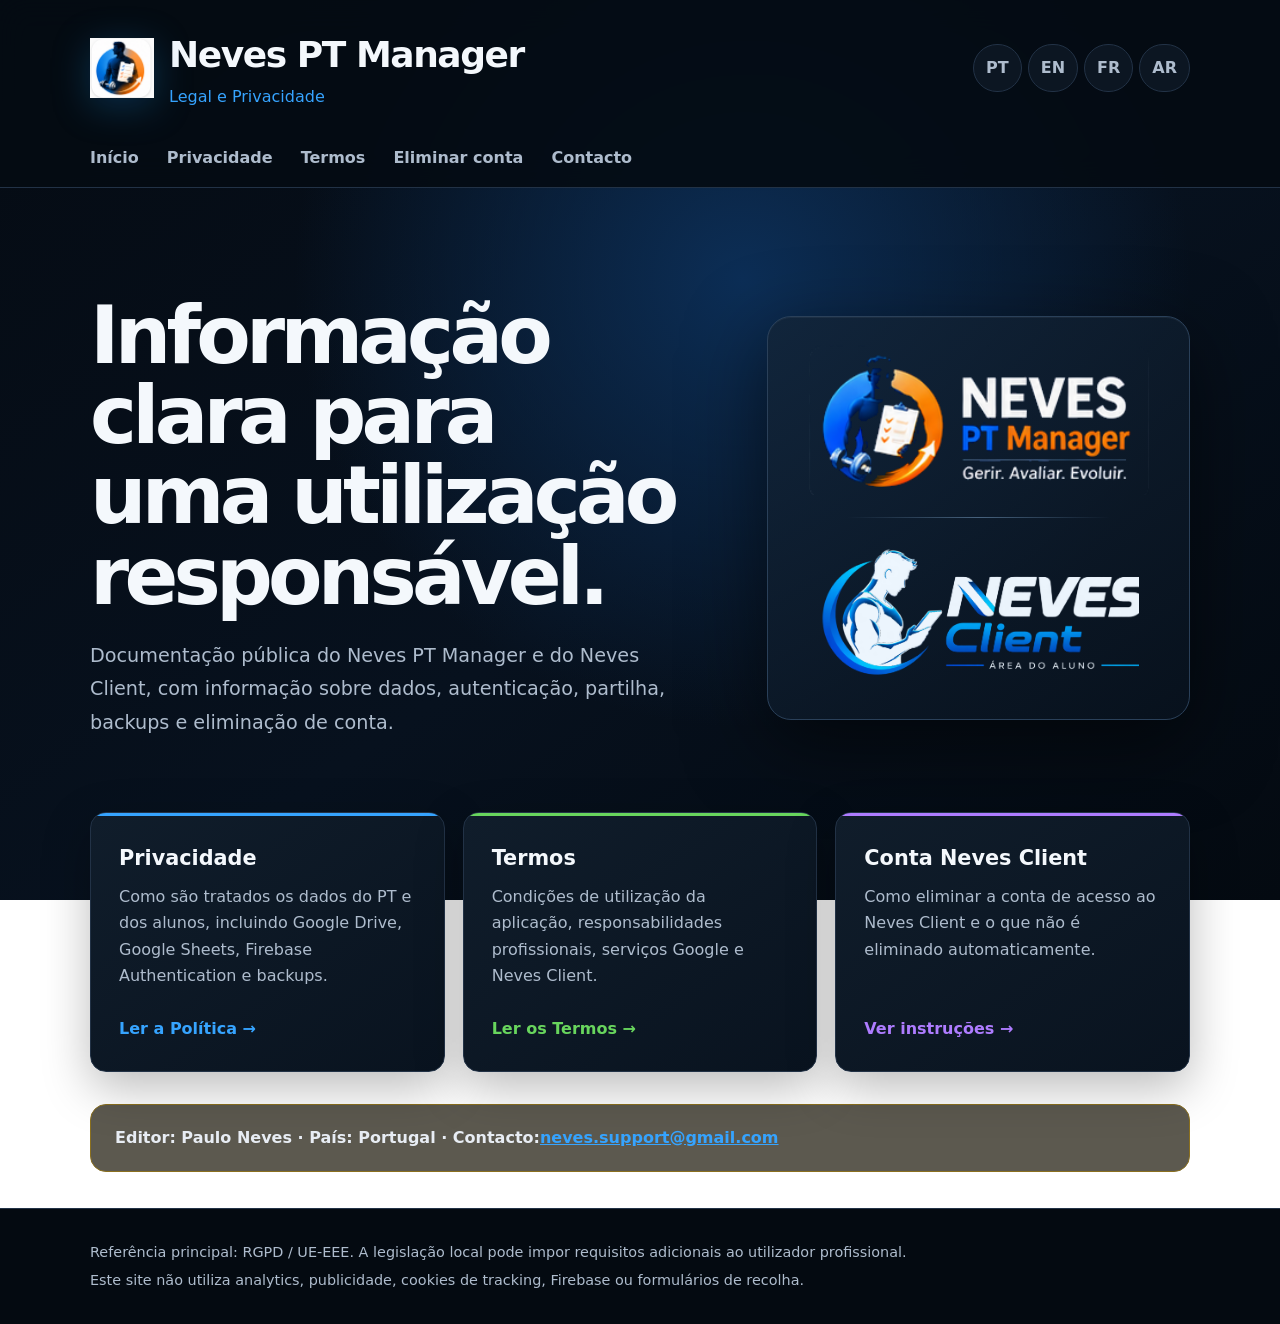
==== index.html @ 92c0c8b6 "Improve legal site branding" ====
<!doctype html><html lang="pt"><head><meta charset="utf-8"><meta name="viewport" content="width=device-width,initial-scale=1"><meta name="description" content="Informação legal e privacidade do Neves PT Manager."><title>Neves PT Manager — Legal &amp; Privacy</title><link rel="icon" type="image/png" href="assets/neves-pt-manager-icon.png"><link rel="stylesheet" href="style.css"></head><body><header class="site-header"><div class="wrap brand"><div class="brand-identity"><img class="brand-icon" src="assets/neves-pt-manager-icon.png" alt=""><div><h1>Neves PT Manager</h1><p class="i18n i18n-pt">Política de Privacidade · Versão 1.2 · 19 de agosto de 2026</p><p class="i18n i18n-en">Privacy Policy · Version 1.2 · 19 August 2026</p><p class="i18n i18n-fr">Politique de confidentialité · Version 1.2 · 19 août 2026</p><p class="i18n i18n-ar" dir="rtl">سياسة الخصوصية · الإصدار 1.2 · 19 أغسطس 2026</p></div></div><div class="lang" aria-label="Idioma"><a href="#pt">PT</a><a href="#en">EN</a><a href="#fr">FR</a><a href="#ar">AR</a></div></div><div class="wrap"><nav aria-label="Navegação principal" class="i18n-nav-wrap"><span class="i18n i18n-nav i18n-pt"><a href="index.html#pt">Início</a><a href="privacy.html#pt">Privacidade</a><a href="terms.html#pt">Termos</a><a href="account-deletion.html#pt">Eliminar conta</a><a href="mailto:neves.support@gmail.com">Contacto</a></span><span class="i18n i18n-nav i18n-en"><a href="index.html#en">Home</a><a href="privacy.html#en">Privacy</a><a href="terms.html#en">Terms</a><a href="account-deletion.html#en">Delete account</a><a href="mailto:neves.support@gmail.com">Contact</a></span><span class="i18n i18n-nav i18n-fr"><a href="index.html#fr">Accueil</a><a href="privacy.html#fr">Confidentialité</a><a href="terms.html#fr">Conditions</a><a href="account-deletion.html#fr">Supprimer le compte</a><a href="mailto:neves.support@gmail.com">Contact</a></span><span class="i18n i18n-nav i18n-ar" dir="rtl"><a href="index.html#ar">الرئيسية</a><a href="privacy.html#ar">الخصوصية</a><a href="terms.html#ar">الشروط</a><a href="account-deletion.html#ar">حذف الحساب</a><a href="mailto:neves.support@gmail.com">اتصال</a></span></nav></div></header><main class="wrap"><section id="pt" class="home-panel" lang="pt"><section class="hero"><div class="hero-copy"><h2>Informação clara para uma utilização responsável.</h2><p>Documentação pública do Neves PT Manager e do Neves Client, com informação sobre dados, autenticação, partilha, backups e eliminação de conta.</p></div><div class="product-brands" aria-label="Neves PT Manager e Neves Client"><img src="assets/neves-pt-manager-logo-pt-dark.png" alt="Neves PT Manager — Gerir. Avaliar. Evoluir."><span class="brand-divider" aria-hidden="true"></span><img src="assets/neves-client-logo-dark.png" alt="Neves Client — Área do Aluno"></div></section><section class="cards"><article class="card"><h3>Privacidade</h3><p>Como são tratados os dados do PT e dos alunos, incluindo Google Drive, Google Sheets, Firebase Authentication e backups.</p><a href="privacy.html#pt">Ler a Política</a></article><article class="card"><h3>Termos</h3><p>Condições de utilização da aplicação, responsabilidades profissionais, serviços Google e Neves Client.</p><a href="terms.html#pt">Ler os Termos</a></article><article class="card"><h3>Conta Neves Client</h3><p>Como eliminar a conta de acesso ao Neves Client e o que não é eliminado automaticamente.</p><a href="account-deletion.html#pt">Ver instruções</a></article></section><section class="notice"><strong>Editor: Paulo Neves · País: Portugal · Contacto:</strong><a href="mailto:neves.support@gmail.com">neves.support@gmail.com</a></section></section><section id="en" class="home-panel" lang="en"><section class="hero"><div class="hero-copy"><h2>Clear information for responsible use.</h2><p>Public documentation for Neves PT Manager and Neves Client, including information about data, authentication, sharing, backups and account deletion.</p></div><div class="product-brands" aria-label="Neves PT Manager and Neves Client"><img src="assets/neves-pt-manager-logo-en-dark.png" alt="Neves PT Manager — Manage. Measure. Progress."><span class="brand-divider" aria-hidden="true"></span><img src="assets/neves-client-logo-dark.png" alt="Neves Client — Student Area"></div></section><section class="cards"><article class="card"><h3>Privacy</h3><p>How PT and student data is processed, including Google Drive, Google Sheets, Firebase Authentication and backups.</p><a href="privacy.html#en">Read the Privacy Policy</a></article><article class="card"><h3>Terms</h3><p>Terms for using the application, professional responsibilities, Google services and Neves Client.</p><a href="terms.html#en">Read the Terms</a></article><article class="card"><h3>Neves Client Account</h3><p>How to delete the Neves Client access account and what is not automatically deleted.</p><a href="account-deletion.html#en">View instructions</a></article></section><section class="notice"><strong>Editor: Paulo Neves · Country: Portugal · Contact:</strong><a href="mailto:neves.support@gmail.com">neves.support@gmail.com</a></section></section><section id="fr" class="home-panel" lang="fr"><section class="hero"><div class="hero-copy"><h2>Des informations claires pour une utilisation responsable.</h2><p>Documentation publique de Neves PT Manager et de Neves Client, comprenant des informations sur les données, l’authentification, le partage, les sauvegardes et la suppression de compte.</p></div><div class="product-brands" aria-label="Neves PT Manager et Neves Client"><img src="assets/neves-pt-manager-logo-fr-dark.png" alt="Neves PT Manager — Gérer. Évaluer. Progresser."><span class="brand-divider" aria-hidden="true"></span><img src="assets/neves-client-logo-dark.png" alt="Neves Client — Espace élève"></div></section><section class="cards"><article class="card"><h3>Confidentialité</h3><p>Comment sont traitées les données du PT et des élèves, notamment avec Google Drive, Google Sheets, Firebase Authentication et les sauvegardes.</p><a href="privacy.html#fr">Lire la Politique de confidentialité</a></article><article class="card"><h3>Conditions</h3><p>Conditions d’utilisation de l’application, responsabilités professionnelles, services Google et Neves Client.</p><a href="terms.html#fr">Lire les Conditions</a></article><article class="card"><h3>Compte Neves Client</h3><p>Comment supprimer le compte d’accès à Neves Client et ce qui n’est pas supprimé automatiquement.</p><a href="account-deletion.html#fr">Voir les instructions</a></article></section><section class="notice"><strong>Éditeur : Paulo Neves · Pays : Portugal · Contact :</strong><a href="mailto:neves.support@gmail.com">neves.support@gmail.com</a></section></section><section id="ar" class="home-panel" lang="ar" dir="rtl"><section class="hero"><div class="hero-copy"><h2>معلومات واضحة من أجل استخدام مسؤول.</h2><p>الوثائق العامة الخاصة بـ Neves PT Manager وNeves Client، بما في ذلك معلومات عن البيانات والمصادقة والمشاركة والنسخ الاحتياطية وحذف الحساب.</p></div><div class="product-brands" aria-label="Neves PT Manager وNeves Client"><img src="assets/neves-pt-manager-logo-ar-dark.png" alt="Neves PT Manager"><span class="brand-divider" aria-hidden="true"></span><img src="assets/neves-client-logo-dark.png" alt="Neves Client"></div></section><section class="cards"><article class="card"><h3>الخصوصية</h3><p>كيفية معالجة بيانات المدرب الشخصي والطلاب، بما في ذلك Google Drive وGoogle Sheets وFirebase Authentication والنسخ الاحتياطية.</p><a href="privacy.html#ar">قراءة سياسة الخصوصية</a></article><article class="card"><h3>الشروط</h3><p>شروط استخدام التطبيق والمسؤوليات المهنية وخدمات Google وNeves Client.</p><a href="terms.html#ar">قراءة الشروط</a></article><article class="card"><h3>حساب Neves Client</h3><p>كيفية حذف حساب الوصول إلى Neves Client وما لا يتم حذفه تلقائيًا.</p><a href="account-deletion.html#ar">عرض التعليمات</a></article></section><section class="notice"><strong>الناشر: Paulo Neves · الدولة: البرتغال · الاتصال:</strong><a href="mailto:neves.support@gmail.com">neves.support@gmail.com</a></section></section></main><footer class="site-footer"><div class="wrap"><span class="i18n i18n-pt"><p>Referência principal: RGPD / UE-EEE. A legislação local pode impor requisitos adicionais ao utilizador profissional.</p><p>Este site não utiliza analytics, publicidade, cookies de tracking, Firebase ou formulários de recolha.</p></span><span class="i18n i18n-en"><p>Primary reference: GDPR / EU-EEA. Local law may impose additional requirements on professional users.</p><p>This site does not use analytics, advertising, tracking cookies, Firebase or data-collection forms.</p></span><span class="i18n i18n-fr"><p>Référence principale : RGPD / UE-EEE. La législation locale peut imposer des exigences supplémentaires aux utilisateurs professionnels.</p><p>Ce site n’utilise pas d’analytics, de publicité, de cookies de suivi, Firebase ni de formulaires de collecte de données.</p></span><span class="i18n i18n-ar" dir="rtl"><p>المرجع الرئيسي: GDPR / الاتحاد الأوروبي والمنطقة الاقتصادية الأوروبية. قد تفرض القوانين المحلية متطلبات إضافية على المستخدمين المهنيين.</p><p>لا يستخدم هذا الموقع التحليلات أو الإعلانات أو ملفات تعريف الارتباط للتتبع أو Firebase أو نماذج جمع البيانات.</p></span></div></footer></body></html>
---- style.css ----
:root{color-scheme:light dark;--bg:#f4f7fb;--surface:#fff;--text:#172235;--muted:#56657a;--line:#d9e1ec;--accent:#1261a0;--accent2:#0b416d;--focus:#f2a900}*{box-sizing:border-box}html{scroll-behavior:smooth}body{margin:0;background:var(--bg);color:var(--text);font:16px/1.65 system-ui,-apple-system,"Segoe UI",sans-serif}a{color:var(--accent);font-weight:650}a:focus-visible{outline:3px solid var(--focus);outline-offset:3px}.wrap{width:min(1100px,calc(100% - 32px));margin:auto}.site-header{padding:30px 0 20px;border-bottom:1px solid var(--line);background:var(--surface)}.brand{display:flex;align-items:center;justify-content:space-between;gap:20px}.brand h1{margin:0;font-size:clamp(1.55rem,4vw,2.4rem);letter-spacing:-.04em}.brand p{margin:2px 0 0;color:var(--muted)}nav{display:flex;flex-wrap:wrap;gap:10px;margin-top:22px}nav a,.lang a{padding:8px 12px;border:1px solid var(--line);border-radius:999px;text-decoration:none;background:var(--surface)}.lang{display:flex;flex-wrap:wrap;gap:6px;margin-top:14px}.hero{padding:62px 0 44px}.hero h2{max-width:720px;margin:0 0 14px;font-size:clamp(2rem,6vw,4.4rem);line-height:1.08;letter-spacing:-.06em}.hero p{max-width:700px;color:var(--muted);font-size:1.1rem}.cards{display:grid;grid-template-columns:repeat(3,1fr);gap:16px;margin:28px 0 60px}.card,.notice,article{padding:24px;border:1px solid var(--line);border-radius:16px;background:var(--surface);box-shadow:0 8px 28px #12325d0d}.card h3{margin-top:0}.legal{padding:44px 0}.legal>header{margin-bottom:34px}.legal h2{font-size:clamp(1.8rem,4vw,2.8rem);line-height:1.15}.legal h3{margin-top:34px;color:var(--accent2);line-height:1.25}.legal h4{margin-bottom:4px}.meta{color:var(--muted);font-size:.95rem}.notice{margin:20px 0;background:#fff9e9;border-color:#efd489}.language-panel{display:none}.language-panel:target,.language-panel:first-of-type{display:block}.language-panel:target~.language-panel{display:none}.language-index{display:flex;flex-wrap:wrap;gap:8px;margin:20px 0}.language-index a{font-size:.9rem}.site-footer{margin-top:50px;padding:28px 0;border-top:1px solid var(--line);color:var(--muted);font-size:.9rem}.site-footer p{margin:4px 0}.back{display:inline-block;margin:20px 0}@media(max-width:760px){.brand{display:block}.cards{grid-template-columns:1fr}.hero{padding:42px 0 25px}.legal{padding-top:25px}.legal h3{margin-top:28px}}@media(prefers-color-scheme:dark){:root{--bg:#101720;--surface:#172331;--text:#e9f0f8;--muted:#adbbca;--line:#304255;--accent:#7fc4ff;--accent2:#a7d7ff}.notice{background:#302a19;border-color:#876d2d}}.language-panel{display:none}.language-panel#pt{display:block}.language-panel:target{display:block}body:has(.language-panel:target) .language-panel#pt:not(:target){display:none}


/* Static language chrome and homepage panels. */
.i18n{display:none}.i18n-pt{display:inline}.i18n-nav.i18n-pt{display:flex}.home-panel{display:none}.home-panel#pt{display:block}.home-panel:target{display:block}body:has(#en:target) .i18n-pt,body:has(#fr:target) .i18n-pt,body:has(#ar:target) .i18n-pt{display:none}body:has(#en:target) .i18n-en,body:has(#fr:target) .i18n-fr,body:has(#ar:target) .i18n-ar{display:inline}body:has(#en:target) .i18n-nav.i18n-en,body:has(#fr:target) .i18n-nav.i18n-fr,body:has(#ar:target) .i18n-nav.i18n-ar{display:flex}body:has(#en:target) .home-panel#pt,body:has(#fr:target) .home-panel#pt,body:has(#ar:target) .home-panel#pt{display:none}.i18n-nav-wrap{display:block}.i18n-nav{gap:10px;flex-wrap:wrap}.home-panel[dir="rtl"]{text-align:right}.home-panel[dir="rtl"] .cards{direction:rtl}.home-panel[dir="rtl"] .notice{text-align:right}
/* Homepage-specific localized subtitle. */
body:has(.home-panel) .brand p.i18n{font-size:0}
body:has(.home-panel) .brand p.i18n::after{font-size:16px}
body:has(.home-panel) .brand p.i18n-pt::after{content:"Legal e Privacidade"}
body:has(.home-panel) .brand p.i18n-en::after{content:"Legal & Privacy"}
body:has(.home-panel) .brand p.i18n-fr::after{content:"Juridique et confidentialité"}
body:has(.home-panel) .brand p.i18n-ar::after{content:"المعلومات القانونية والخصوصية"}

/* Product-led homepage. Legal-document pages retain the original theme. */
html:has(.home-panel){overflow-x:hidden}body:has(.home-panel){--bg:#050b13;--surface:#0c1622;--text:#f4f8fc;--muted:#aebccd;--line:#223246;--accent:#36a4ff;--accent2:#83c9ff;min-width:0;min-height:100vh;overflow-x:hidden;background:radial-gradient(circle at 58% 31%,#0c2e56 0,transparent 28rem),linear-gradient(145deg,#050b13 0%,#07111e 56%,#040a11 100%);background-attachment:fixed}
body:has(.home-panel) .site-header{padding:25px 0 0;background:#050b13e8;border-bottom:1px solid var(--line);backdrop-filter:blur(16px)}
.brand-identity{display:flex;align-items:center;gap:15px;min-width:0}.brand-icon{width:64px;height:60px;object-fit:contain;filter:drop-shadow(0 8px 18px #168ee044)}
body:has(.home-panel) .brand h1{font-size:clamp(1.55rem,3.2vw,2.25rem)}
body:has(.home-panel) .brand p{color:var(--accent)}
body:has(.home-panel) .lang{margin:0;flex-wrap:nowrap}.lang a{display:grid;place-items:center;min-width:48px;min-height:48px;color:var(--muted)}
body:has(.home-panel) .lang a:hover,body:has(.home-panel) .lang a:focus-visible{color:var(--text);border-color:var(--accent)}
body:has(.home-panel) nav{margin-top:20px}.i18n-nav{gap:28px}.i18n-nav a{padding:14px 0;border:0;border-bottom:2px solid transparent;border-radius:0;color:var(--muted);background:transparent}.i18n-nav a:hover,.i18n-nav a:focus-visible{color:var(--text);border-bottom-color:var(--accent)}
body:has(.home-panel) .hero{display:grid;grid-template-columns:minmax(0,1fr) minmax(300px,.72fr);gap:clamp(35px,7vw,90px);align-items:center;min-width:0;padding:clamp(58px,9vw,108px) 0 48px}.hero-copy,.product-brands,.home-panel .card{min-width:0}
body:has(.home-panel) .hero h2{max-width:760px;margin-bottom:22px;font-size:clamp(2.7rem,6.2vw,5.35rem);line-height:1.01;text-wrap:balance}
body:has(.home-panel) .hero h2::first-line{color:var(--text)}
body:has(.home-panel) .hero p{margin:0;max-width:720px;font-size:clamp(1rem,1.7vw,1.2rem);line-height:1.75}
.product-brands{display:flex;flex-direction:column;align-items:center;justify-content:center;gap:22px;padding:28px;border:1px solid #2a4059;border-radius:24px;background:linear-gradient(145deg,#122438d9,#08121ed9);box-shadow:0 24px 80px #0008,inset 0 1px #ffffff0d}
.product-brands img{display:block;width:min(100%,340px);height:auto;object-fit:contain}.product-brands img:last-child{width:min(92%,320px)}.brand-divider{width:72%;height:1px;background:linear-gradient(90deg,transparent,#47627d,transparent)}
body:has(.home-panel) .cards{gap:18px;margin:24px 0 32px}.home-panel .card{position:relative;display:flex;flex-direction:column;min-height:260px;padding:28px;overflow:hidden;background:linear-gradient(145deg,#101d2b,#09131f);box-shadow:0 16px 48px #0004}.home-panel .card::before{position:absolute;inset:0 0 auto;height:3px;content:"";background:var(--card-accent,var(--accent))}.home-panel .card:nth-child(2){--card-accent:#68d55d}.home-panel .card:nth-child(3){--card-accent:#ae7cff}.home-panel .card h3{margin:0 0 9px;font-size:1.3rem}.home-panel .card p{margin:0 0 24px;color:var(--muted)}.home-panel .card a{margin-top:auto;color:var(--card-accent,var(--accent));text-decoration:none}.home-panel .card a::after{content:"  →"}.home-panel[dir="rtl"] .card a::after{content:"  ←"}
body:has(.home-panel) .notice{margin:0 0 36px;padding:20px 24px;background:#211d0fbb;border-color:#8b701f;color:#e8edf4;box-shadow:none}
body:has(.home-panel) .site-footer{margin-top:0;background:#040a11}

@media(max-width:900px){body:has(.home-panel) .hero{grid-template-columns:1fr}.product-brands{display:grid;grid-template-columns:1fr auto 1fr;gap:18px}.product-brands img,.product-brands img:last-child{width:100%;max-width:300px}.brand-divider{width:1px;height:90px}}
@media(max-width:760px){body:has(.home-panel) .site-header{padding-top:18px}.brand{display:flex;align-items:flex-start}.brand-icon{width:50px;height:48px}.brand-identity{gap:10px}.lang a{min-width:42px;min-height:42px;padding:6px}.i18n-nav{gap:8px 18px}.i18n-nav a{padding:10px 0}body:has(.home-panel) .hero{padding-top:48px}.product-brands{padding:22px}.home-panel .card{min-height:0}}
@media(max-width:540px){.brand{display:block}.lang{margin-top:16px!important}.home-panel,.hero,.cards,.notice,.product-brands{max-width:100%;overflow:hidden}.product-brands{display:flex;width:100%}.product-brands img,.product-brands img:last-child{width:100%;max-width:100%}.brand-divider{width:72%;height:1px}body:has(.home-panel) .hero h2{max-width:100%;font-size:clamp(2.35rem,12vw,3.4rem);overflow-wrap:anywhere}body:has(.home-panel) .hero p{max-width:100%;overflow-wrap:anywhere}body:has(.home-panel) .notice strong{display:block;margin-bottom:4px}}
.i18n-nav{width:100%;max-width:100%}.home-panel[dir="rtl"]{width:100%;max-width:100%}
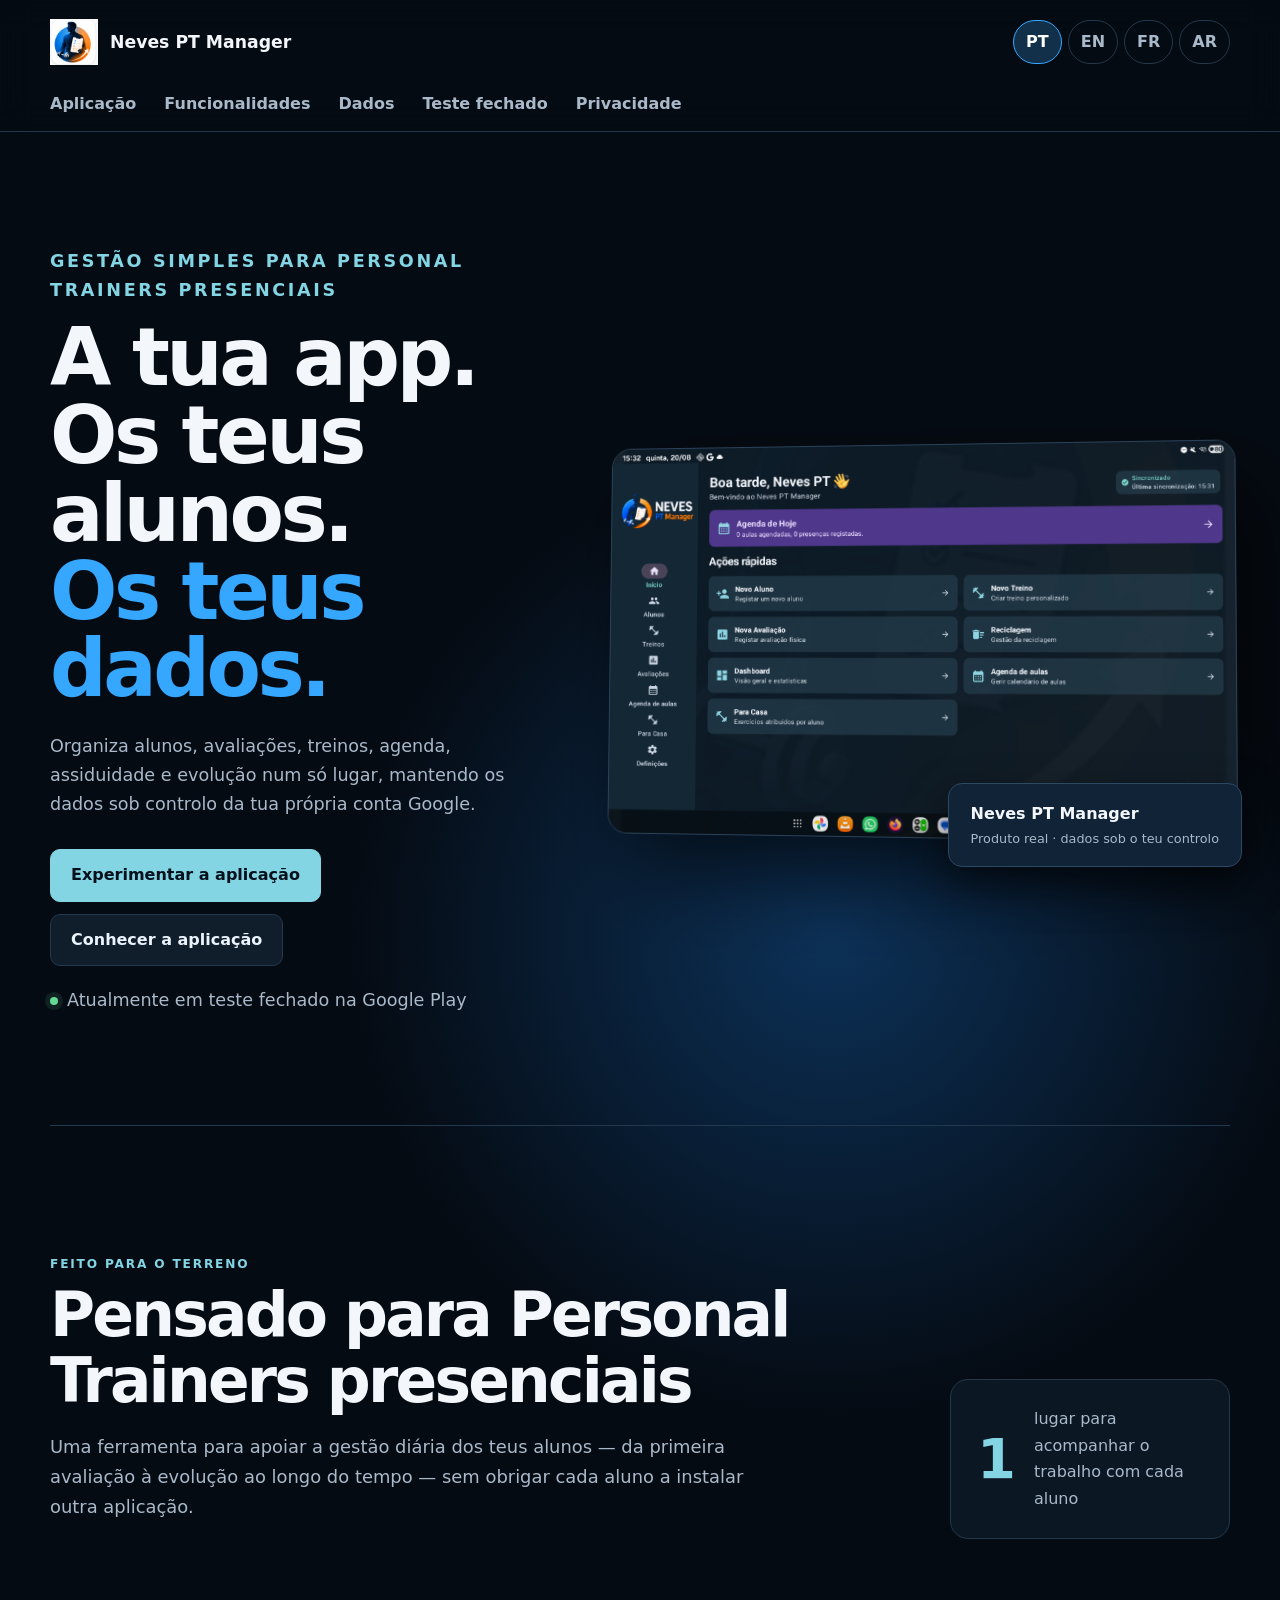
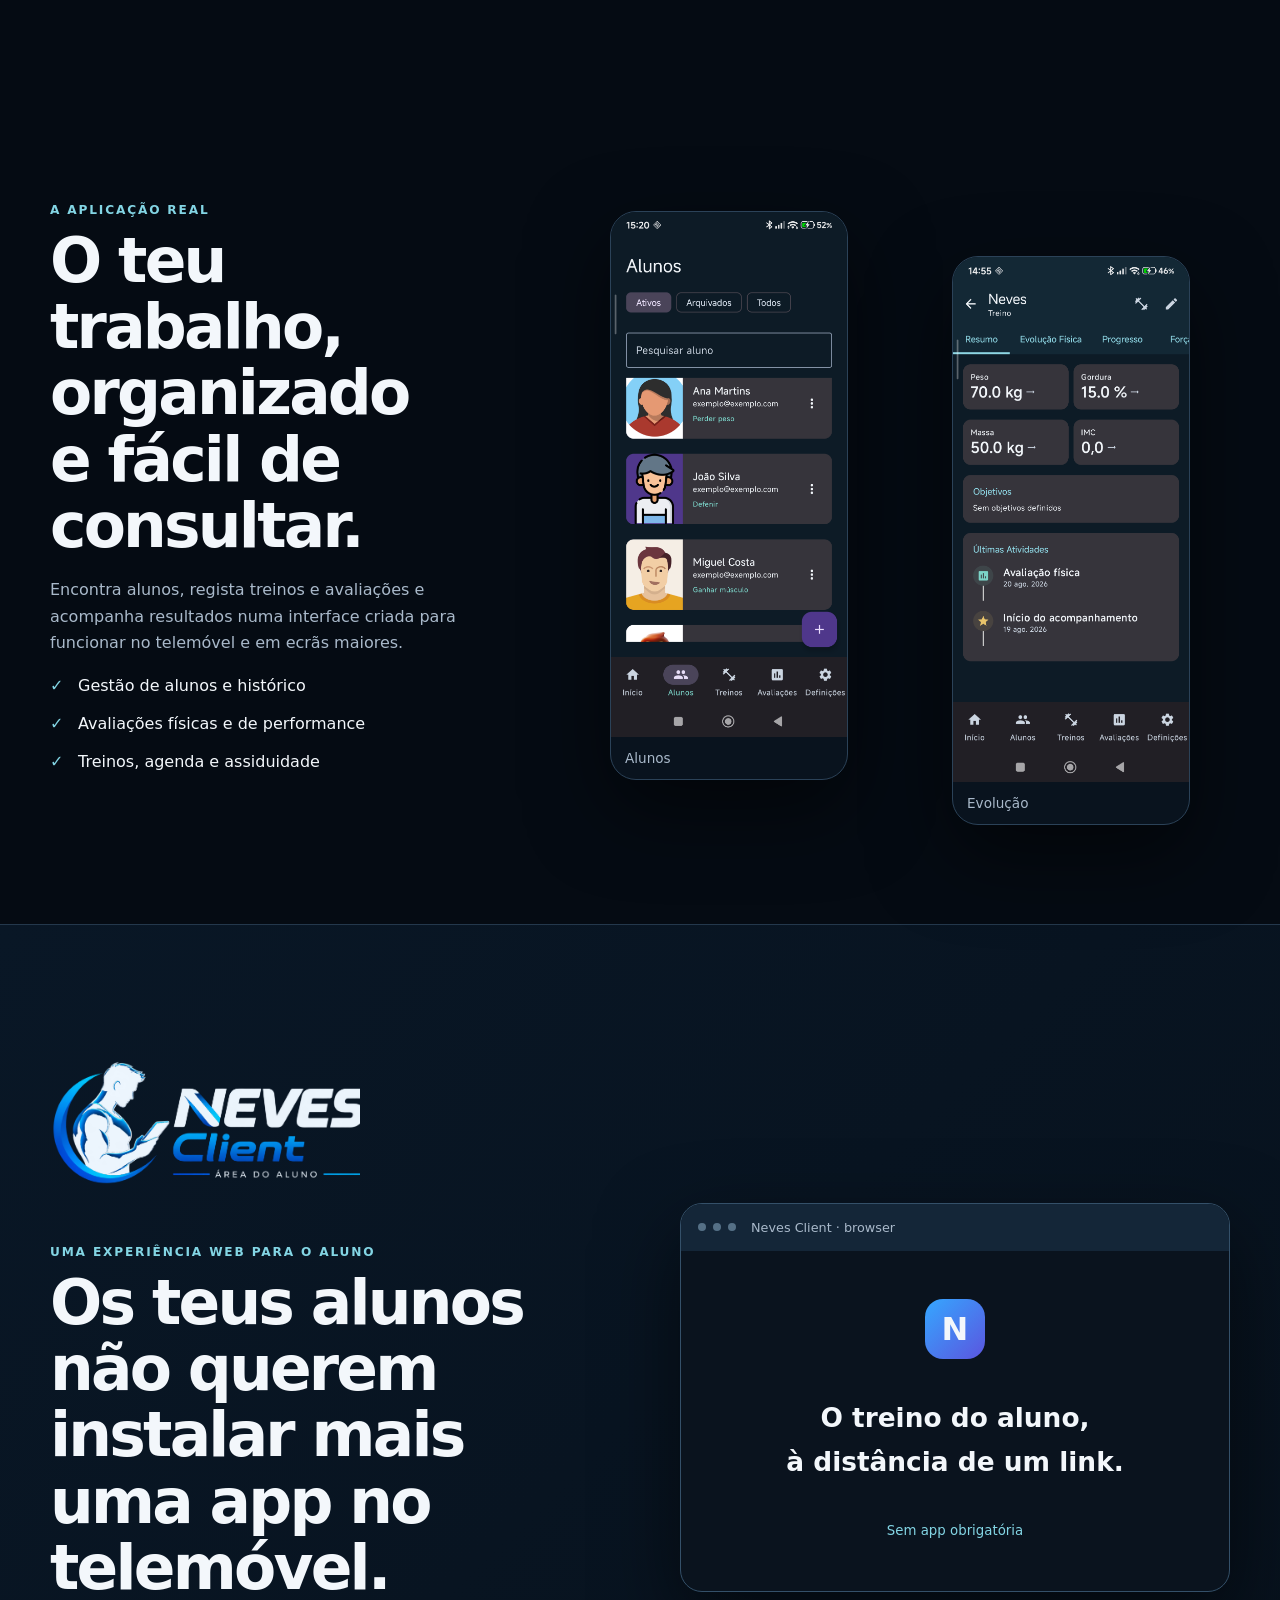
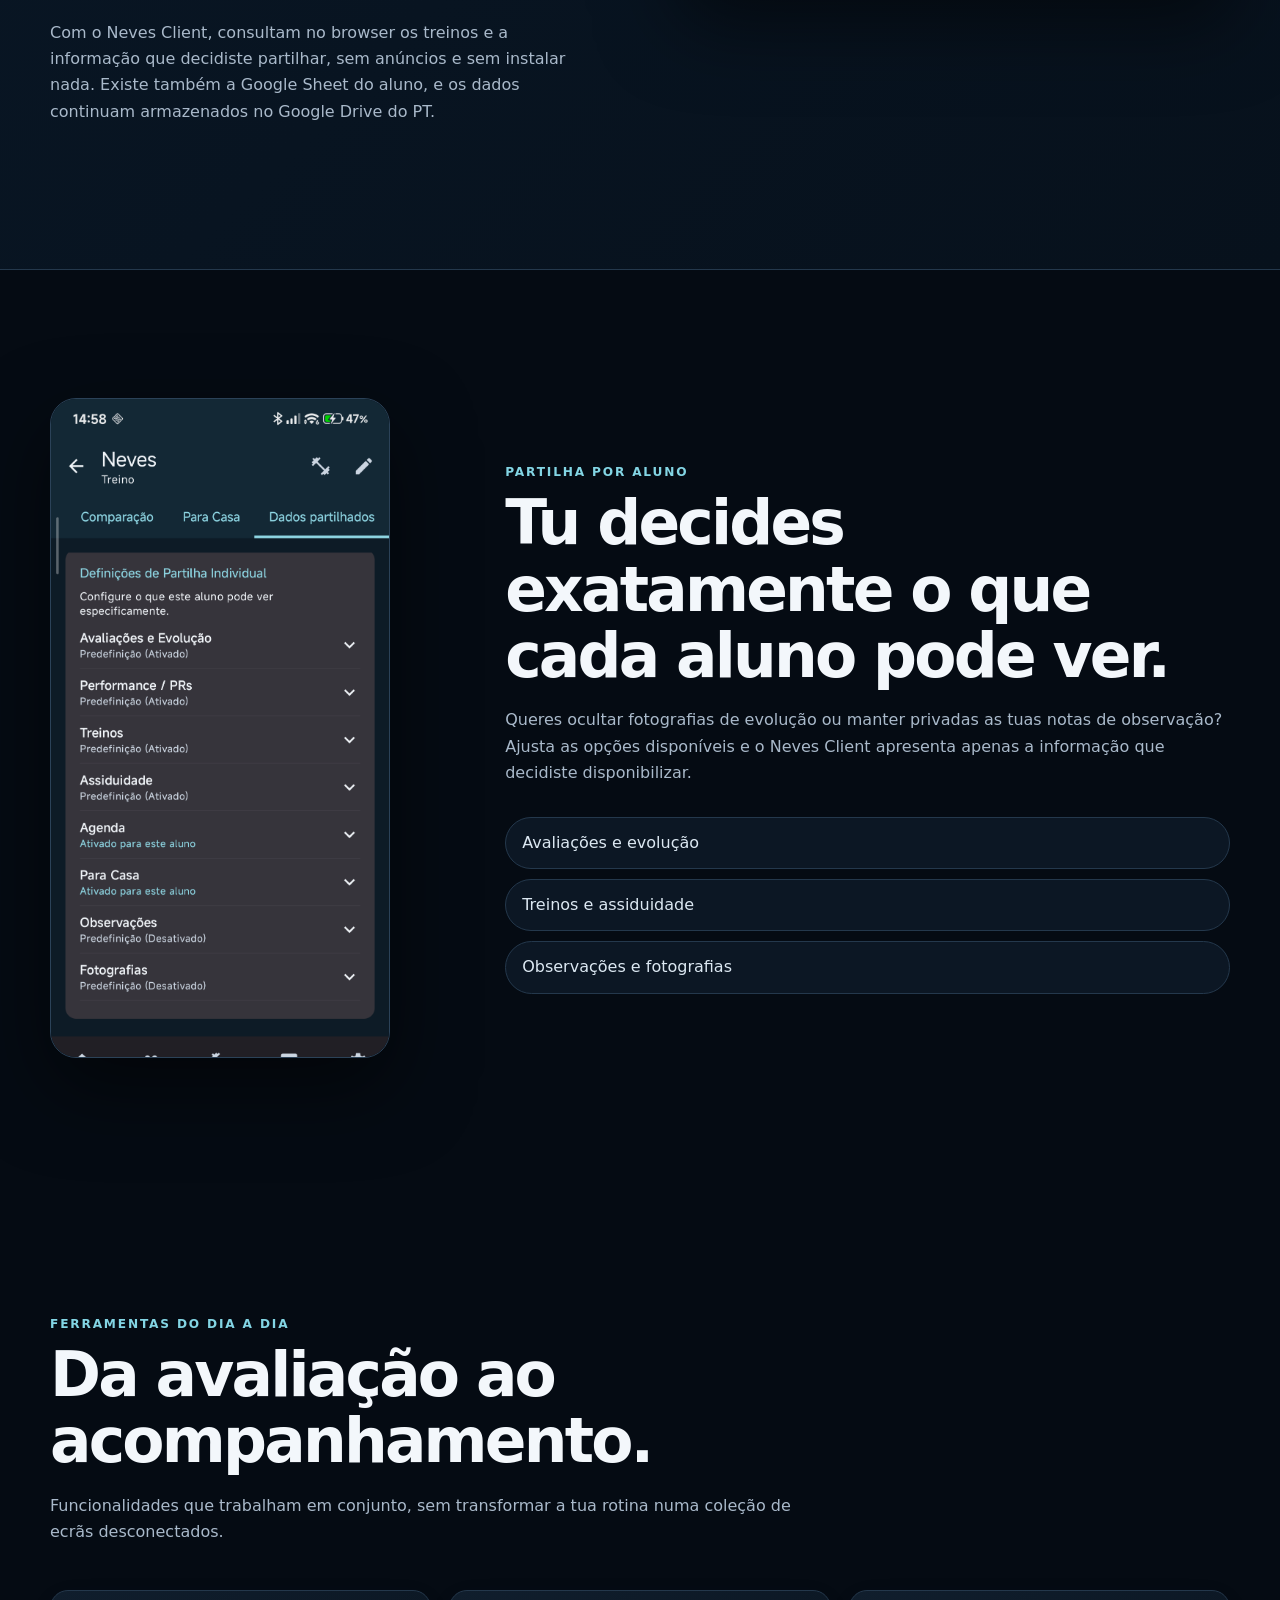
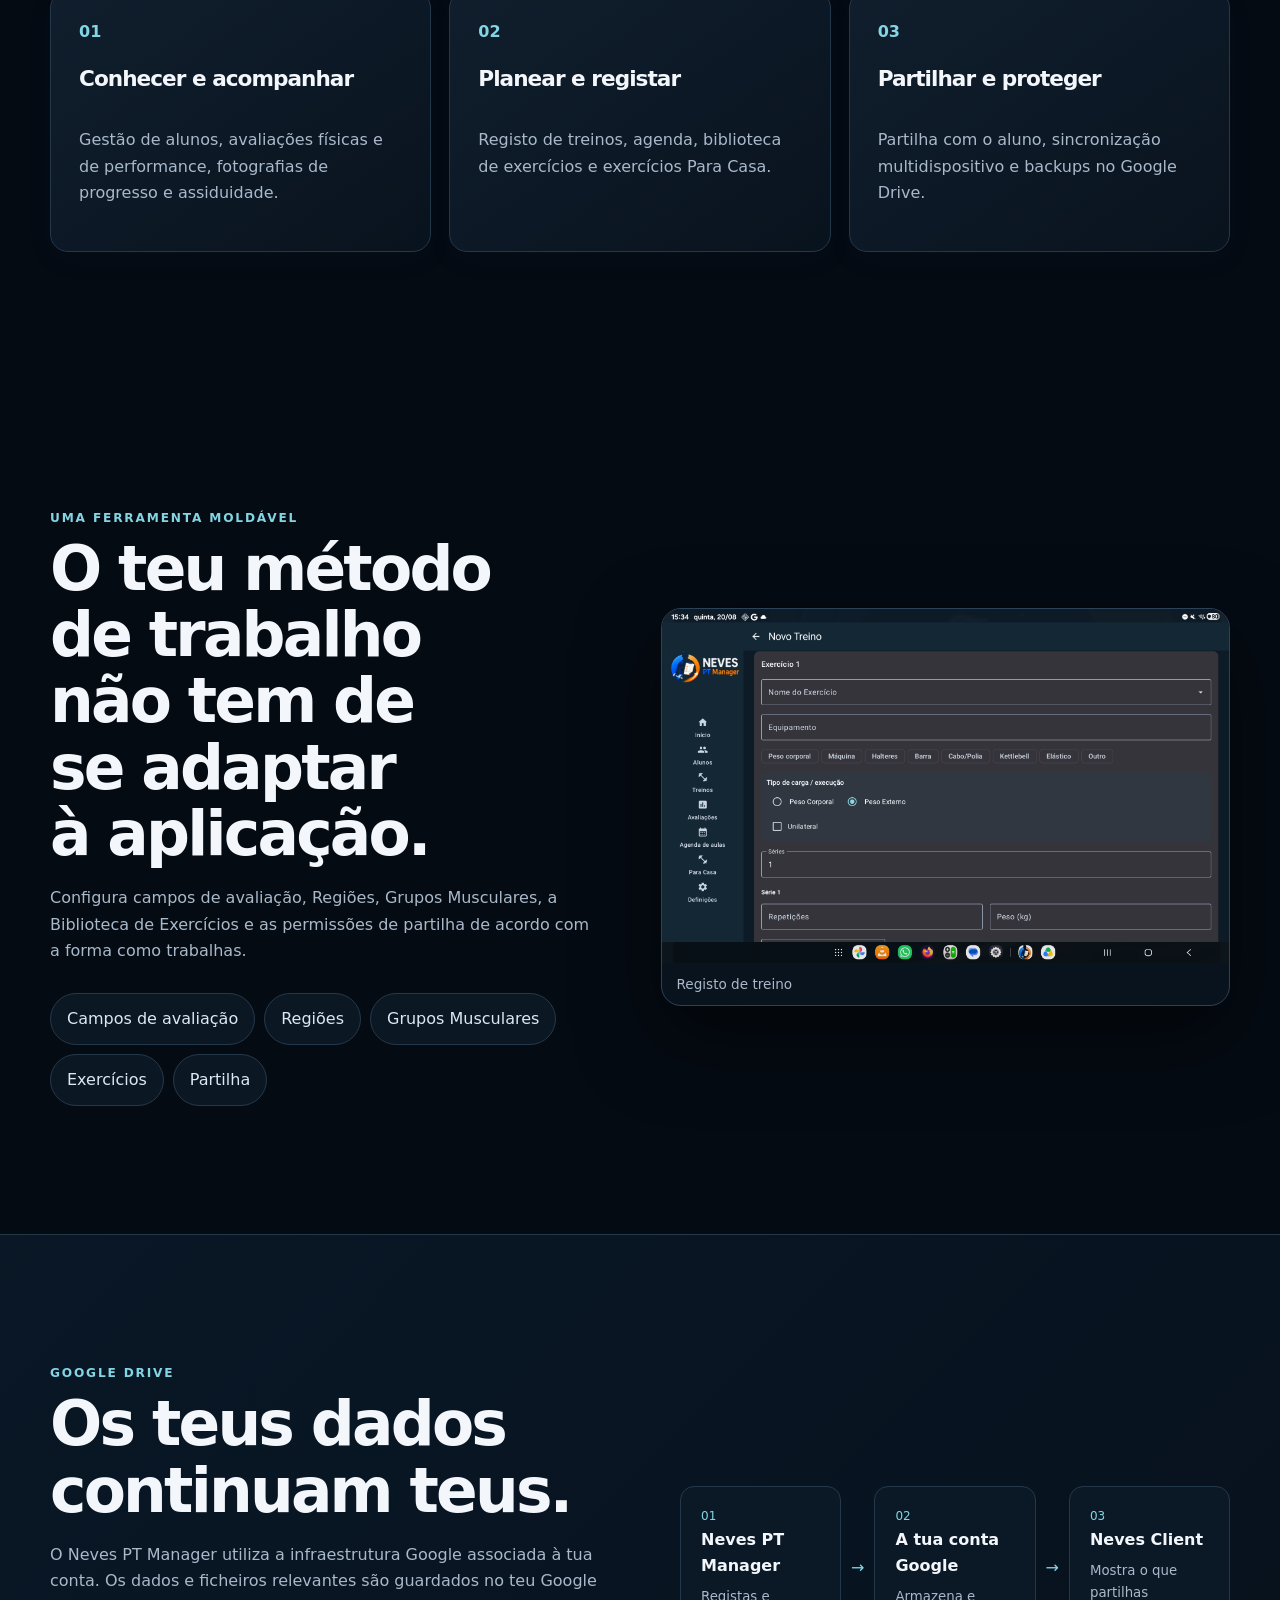
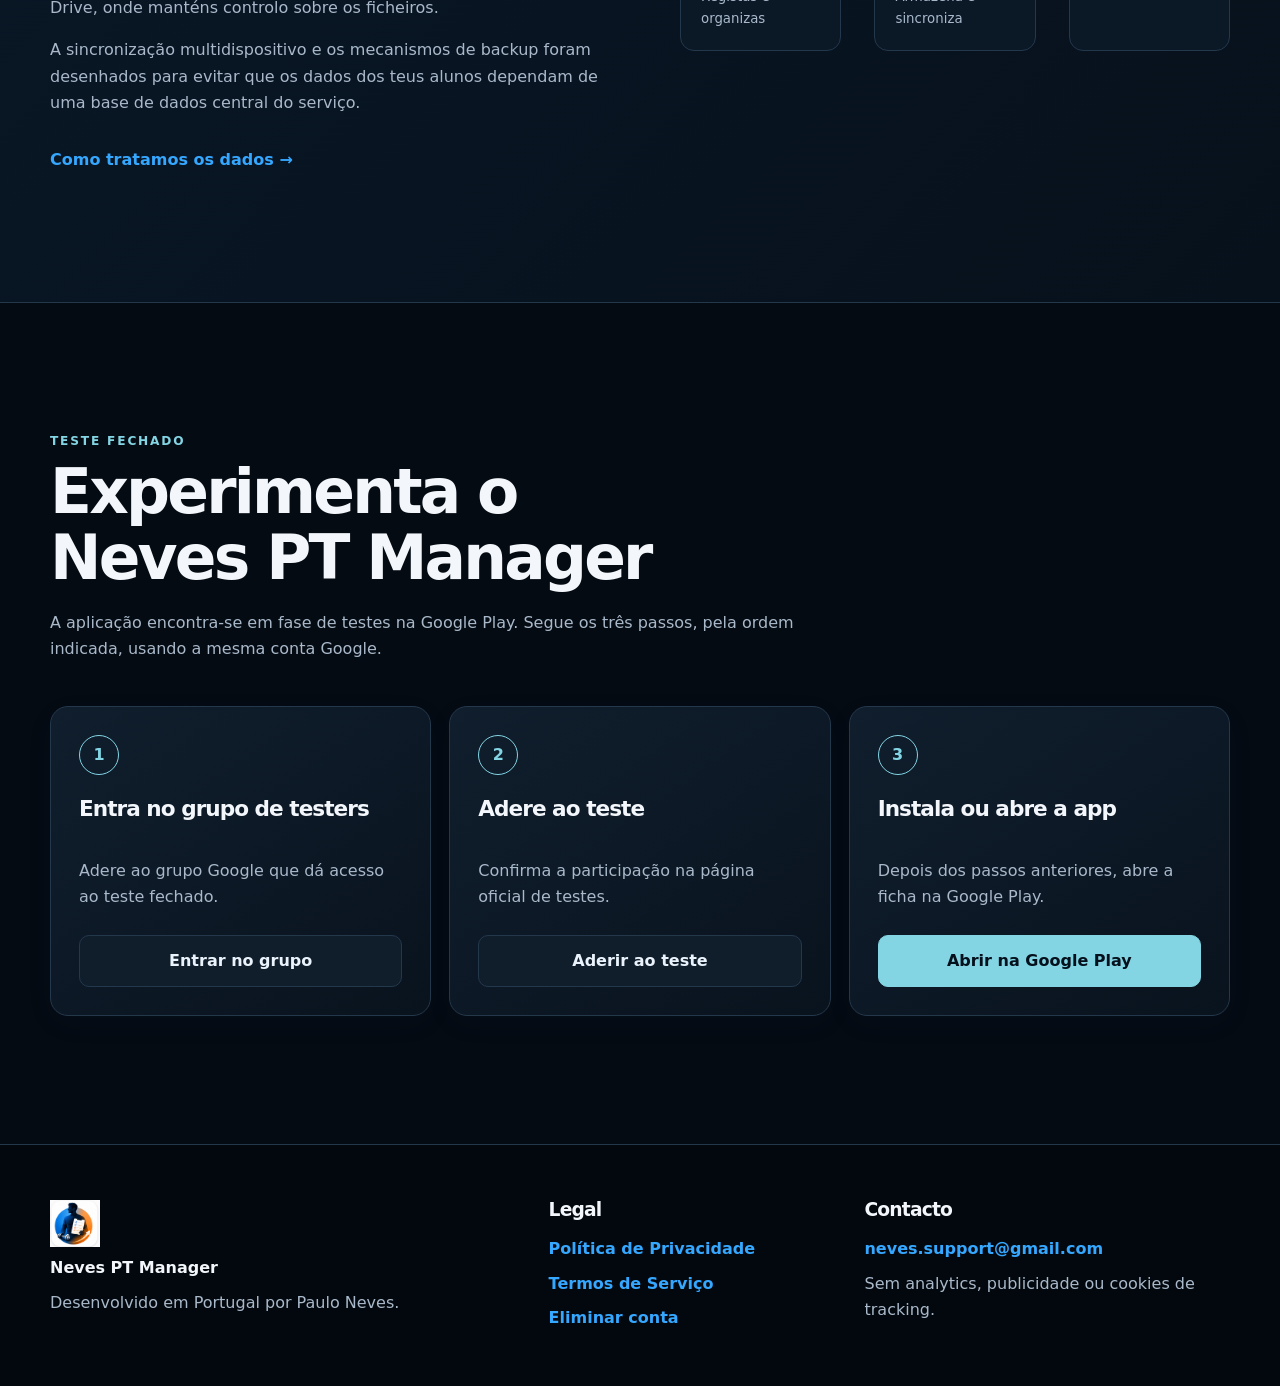
==== commit a3213ef3: "Redesign homepage as Neves PT Manager landing page" ====
--- a/index.html
+++ b/index.html
@@ -1 +1,12 @@
-<!doctype html><html lang="pt"><head><meta charset="utf-8"><meta name="viewport" content="width=device-width,initial-scale=1"><meta name="description" content="Informação legal e privacidade do Neves PT Manager."><title>Neves PT Manager — Legal &amp; Privacy</title><link rel="icon" type="image/png" href="assets/neves-pt-manager-icon.png"><link rel="stylesheet" href="style.css"></head><body><header class="site-header"><div class="wrap brand"><div class="brand-identity"><img class="brand-icon" src="assets/neves-pt-manager-icon.png" alt=""><div><h1>Neves PT Manager</h1><p class="i18n i18n-pt">Política de Privacidade · Versão 1.2 · 19 de agosto de 2026</p><p class="i18n i18n-en">Privacy Policy · Version 1.2 · 19 August 2026</p><p class="i18n i18n-fr">Politique de confidentialité · Version 1.2 · 19 août 2026</p><p class="i18n i18n-ar" dir="rtl">سياسة الخصوصية · الإصدار 1.2 · 19 أغسطس 2026</p></div></div><div class="lang" aria-label="Idioma"><a href="#pt">PT</a><a href="#en">EN</a><a href="#fr">FR</a><a href="#ar">AR</a></div></div><div class="wrap"><nav aria-label="Navegação principal" class="i18n-nav-wrap"><span class="i18n i18n-nav i18n-pt"><a href="index.html#pt">Início</a><a href="privacy.html#pt">Privacidade</a><a href="terms.html#pt">Termos</a><a href="account-deletion.html#pt">Eliminar conta</a><a href="mailto:neves.support@gmail.com">Contacto</a></span><span class="i18n i18n-nav i18n-en"><a href="index.html#en">Home</a><a href="privacy.html#en">Privacy</a><a href="terms.html#en">Terms</a><a href="account-deletion.html#en">Delete account</a><a href="mailto:neves.support@gmail.com">Contact</a></span><span class="i18n i18n-nav i18n-fr"><a href="index.html#fr">Accueil</a><a href="privacy.html#fr">Confidentialité</a><a href="terms.html#fr">Conditions</a><a href="account-deletion.html#fr">Supprimer le compte</a><a href="mailto:neves.support@gmail.com">Contact</a></span><span class="i18n i18n-nav i18n-ar" dir="rtl"><a href="index.html#ar">الرئيسية</a><a href="privacy.html#ar">الخصوصية</a><a href="terms.html#ar">الشروط</a><a href="account-deletion.html#ar">حذف الحساب</a><a href="mailto:neves.support@gmail.com">اتصال</a></span></nav></div></header><main class="wrap"><section id="pt" class="home-panel" lang="pt"><section class="hero"><div class="hero-copy"><h2>Informação clara para uma utilização responsável.</h2><p>Documentação pública do Neves PT Manager e do Neves Client, com informação sobre dados, autenticação, partilha, backups e eliminação de conta.</p></div><div class="product-brands" aria-label="Neves PT Manager e Neves Client"><img src="assets/neves-pt-manager-logo-pt-dark.png" alt="Neves PT Manager — Gerir. Avaliar. Evoluir."><span class="brand-divider" aria-hidden="true"></span><img src="assets/neves-client-logo-dark.png" alt="Neves Client — Área do Aluno"></div></section><section class="cards"><article class="card"><h3>Privacidade</h3><p>Como são tratados os dados do PT e dos alunos, incluindo Google Drive, Google Sheets, Firebase Authentication e backups.</p><a href="privacy.html#pt">Ler a Política</a></article><article class="card"><h3>Termos</h3><p>Condições de utilização da aplicação, responsabilidades profissionais, serviços Google e Neves Client.</p><a href="terms.html#pt">Ler os Termos</a></article><article class="card"><h3>Conta Neves Client</h3><p>Como eliminar a conta de acesso ao Neves Client e o que não é eliminado automaticamente.</p><a href="account-deletion.html#pt">Ver instruções</a></article></section><section class="notice"><strong>Editor: Paulo Neves · País: Portugal · Contacto:</strong><a href="mailto:neves.support@gmail.com">neves.support@gmail.com</a></section></section><section id="en" class="home-panel" lang="en"><section class="hero"><div class="hero-copy"><h2>Clear information for responsible use.</h2><p>Public documentation for Neves PT Manager and Neves Client, including information about data, authentication, sharing, backups and account deletion.</p></div><div class="product-brands" aria-label="Neves PT Manager and Neves Client"><img src="assets/neves-pt-manager-logo-en-dark.png" alt="Neves PT Manager — Manage. Measure. Progress."><span class="brand-divider" aria-hidden="true"></span><img src="assets/neves-client-logo-dark.png" alt="Neves Client — Student Area"></div></section><section class="cards"><article class="card"><h3>Privacy</h3><p>How PT and student data is processed, including Google Drive, Google Sheets, Firebase Authentication and backups.</p><a href="privacy.html#en">Read the Privacy Policy</a></article><article class="card"><h3>Terms</h3><p>Terms for using the application, professional responsibilities, Google services and Neves Client.</p><a href="terms.html#en">Read the Terms</a></article><article class="card"><h3>Neves Client Account</h3><p>How to delete the Neves Client access account and what is not automatically deleted.</p><a href="account-deletion.html#en">View instructions</a></article></section><section class="notice"><strong>Editor: Paulo Neves · Country: Portugal · Contact:</strong><a href="mailto:neves.support@gmail.com">neves.support@gmail.com</a></section></section><section id="fr" class="home-panel" lang="fr"><section class="hero"><div class="hero-copy"><h2>Des informations claires pour une utilisation responsable.</h2><p>Documentation publique de Neves PT Manager et de Neves Client, comprenant des informations sur les données, l’authentification, le partage, les sauvegardes et la suppression de compte.</p></div><div class="product-brands" aria-label="Neves PT Manager et Neves Client"><img src="assets/neves-pt-manager-logo-fr-dark.png" alt="Neves PT Manager — Gérer. Évaluer. Progresser."><span class="brand-divider" aria-hidden="true"></span><img src="assets/neves-client-logo-dark.png" alt="Neves Client — Espace élève"></div></section><section class="cards"><article class="card"><h3>Confidentialité</h3><p>Comment sont traitées les données du PT et des élèves, notamment avec Google Drive, Google Sheets, Firebase Authentication et les sauvegardes.</p><a href="privacy.html#fr">Lire la Politique de confidentialité</a></article><article class="card"><h3>Conditions</h3><p>Conditions d’utilisation de l’application, responsabilités professionnelles, services Google et Neves Client.</p><a href="terms.html#fr">Lire les Conditions</a></article><article class="card"><h3>Compte Neves Client</h3><p>Comment supprimer le compte d’accès à Neves Client et ce qui n’est pas supprimé automatiquement.</p><a href="account-deletion.html#fr">Voir les instructions</a></article></section><section class="notice"><strong>Éditeur : Paulo Neves · Pays : Portugal · Contact :</strong><a href="mailto:neves.support@gmail.com">neves.support@gmail.com</a></section></section><section id="ar" class="home-panel" lang="ar" dir="rtl"><section class="hero"><div class="hero-copy"><h2>معلومات واضحة من أجل استخدام مسؤول.</h2><p>الوثائق العامة الخاصة بـ Neves PT Manager وNeves Client، بما في ذلك معلومات عن البيانات والمصادقة والمشاركة والنسخ الاحتياطية وحذف الحساب.</p></div><div class="product-brands" aria-label="Neves PT Manager وNeves Client"><img src="assets/neves-pt-manager-logo-ar-dark.png" alt="Neves PT Manager"><span class="brand-divider" aria-hidden="true"></span><img src="assets/neves-client-logo-dark.png" alt="Neves Client"></div></section><section class="cards"><article class="card"><h3>الخصوصية</h3><p>كيفية معالجة بيانات المدرب الشخصي والطلاب، بما في ذلك Google Drive وGoogle Sheets وFirebase Authentication والنسخ الاحتياطية.</p><a href="privacy.html#ar">قراءة سياسة الخصوصية</a></article><article class="card"><h3>الشروط</h3><p>شروط استخدام التطبيق والمسؤوليات المهنية وخدمات Google وNeves Client.</p><a href="terms.html#ar">قراءة الشروط</a></article><article class="card"><h3>حساب Neves Client</h3><p>كيفية حذف حساب الوصول إلى Neves Client وما لا يتم حذفه تلقائيًا.</p><a href="account-deletion.html#ar">عرض التعليمات</a></article></section><section class="notice"><strong>الناشر: Paulo Neves · الدولة: البرتغال · الاتصال:</strong><a href="mailto:neves.support@gmail.com">neves.support@gmail.com</a></section></section></main><footer class="site-footer"><div class="wrap"><span class="i18n i18n-pt"><p>Referência principal: RGPD / UE-EEE. A legislação local pode impor requisitos adicionais ao utilizador profissional.</p><p>Este site não utiliza analytics, publicidade, cookies de tracking, Firebase ou formulários de recolha.</p></span><span class="i18n i18n-en"><p>Primary reference: GDPR / EU-EEA. Local law may impose additional requirements on professional users.</p><p>This site does not use analytics, advertising, tracking cookies, Firebase or data-collection forms.</p></span><span class="i18n i18n-fr"><p>Référence principale : RGPD / UE-EEE. La législation locale peut imposer des exigences supplémentaires aux utilisateurs professionnels.</p><p>Ce site n’utilise pas d’analytics, de publicité, de cookies de suivi, Firebase ni de formulaires de collecte de données.</p></span><span class="i18n i18n-ar" dir="rtl"><p>المرجع الرئيسي: GDPR / الاتحاد الأوروبي والمنطقة الاقتصادية الأوروبية. قد تفرض القوانين المحلية متطلبات إضافية على المستخدمين المهنيين.</p><p>لا يستخدم هذا الموقع التحليلات أو الإعلانات أو ملفات تعريف الارتباط للتتبع أو Firebase أو نماذج جمع البيانات.</p></span></div></footer></body></html>
+<!doctype html><html lang="pt"><head><meta name="google-site-verification" content="Q30nKs-xTECpXd2YjNfsyPS6IQaZqvfWLSxcrp9KIRs"><meta charset="utf-8"><meta name="viewport" content="width=device-width,initial-scale=1"><meta name="description" content="Neves PT Manager — gestão simples para Personal Trainers presenciais, com os dados sob controlo da sua conta Google."><meta name="theme-color" content="#07111e"><meta property="og:title" content="Neves PT Manager"><meta property="og:description" content="A tua app. Os teus alunos. Os teus dados."><meta property="og:type" content="website"><meta property="og:url" content="https://nevesptmanager.pt/"><title>Neves PT Manager — A tua app. Os teus alunos. Os teus dados.</title><link rel="icon" type="image/png" href="assets/neves-pt-manager-icon.png"><link rel="stylesheet" href="style.css"><script src="landing.js" defer></script></head><body class="landing"><a class="skip-link" href="#content" data-t="skip">Saltar para o conteúdo</a>
+<header class="site-header"><div class="wrap header-row"><a class="site-brand" href="#pt" aria-label="Neves PT Manager"><img src="assets/neves-pt-manager-icon.png" alt=""><span>Neves PT Manager</span></a><div class="lang" aria-label="Idioma"><a href="#pt">PT</a><a href="#en">EN</a><a href="#fr">FR</a><a href="#ar">AR</a></div></div><nav class="product-nav wrap"><a href="#about" data-t="navApp">Aplicação</a><a href="#features" data-t="navFeatures">Funcionalidades</a><a href="#data" data-t="navData">Dados</a><a href="#test" data-t="navTest">Teste fechado</a><a data-legal="privacy" href="privacy.html#pt" data-t="privacy">Privacidade</a></nav></header>
+<main id="content"><section class="hero wrap"><div class="hero-copy"><p class="eyebrow" data-t="heroEyebrow">Gestão simples para Personal Trainers presenciais</p><h1 data-html="claim">A tua app.<br>Os teus alunos.<br><span>Os teus dados.</span></h1><p class="lead" data-t="heroText">Organiza alunos, avaliações, treinos, agenda, assiduidade e evolução num só lugar, mantendo os dados sob controlo da tua própria conta Google.</p><div class="actions"><a class="button primary" href="#test" data-t="try">Experimentar a aplicação</a><a class="button secondary" href="#about" data-t="discover">Conhecer a aplicação</a></div><p class="test-note"><span></span><i data-t="closed">Atualmente em teste fechado na Google Play</i></p></div><div class="hero-visual"><div class="app-shot landscape"><img src="assets/screenshots/app-home-tablet.png" data-alt="homeAlt" alt="Ecrã inicial real do Neves PT Manager" width="1920" height="1200"></div><div class="floating-note"><b>Neves PT Manager</b><span data-t="realProduct">Produto real · dados sob o teu controlo</span></div></div></section>
+<section id="about" class="section wrap intro"><div><p class="eyebrow" data-t="ground">Feito para o terreno</p><h2 data-t="forWhom">Pensado para Personal Trainers presenciais</h2><p data-t="forText">Uma ferramenta para apoiar a gestão diária dos teus alunos — da primeira avaliação à evolução ao longo do tempo — sem obrigar cada aluno a instalar outra aplicação.</p></div><div class="metric"><strong>1</strong><span data-t="onePlace">lugar para acompanhar o trabalho com cada aluno</span></div></section>
+<section class="section showcase wrap"><div><p class="eyebrow" data-t="realApp">A aplicação real</p><h2 data-t="organised">O teu trabalho, organizado e fácil de consultar.</h2><p data-t="organisedText">Encontra alunos, regista treinos e avaliações e acompanha resultados numa interface criada para funcionar no telemóvel e em ecrãs maiores.</p><ul class="check-list"><li data-t="f1">Gestão de alunos e histórico</li><li data-t="f2">Avaliações físicas e de performance</li><li data-t="f3">Treinos, agenda e assiduidade</li></ul></div><div class="phone-pair"><figure class="app-shot phone"><img loading="lazy" src="assets/screenshots/student-list-mobile.png" data-alt="studentsAlt" alt="Lista de alunos" width="920" height="2048"><figcaption data-t="students">Alunos</figcaption></figure><figure class="app-shot phone phone-lower"><img loading="lazy" src="assets/screenshots/progress-mobile.png" data-alt="progressAlt" alt="Evolução física" width="920" height="2048"><figcaption data-t="progress">Evolução</figcaption></figure></div></section>
+<section class="client-band"><div class="section wrap client-grid"><div><img class="client-logo" loading="lazy" src="assets/neves-client-logo-dark.png" alt="Neves Client"><p class="eyebrow" data-t="webExperience">Uma experiência Web para o aluno</p><h2 data-t="noApp">Os teus alunos não querem instalar mais uma app no telemóvel.</h2><p data-t="clientText">Com o Neves Client, consultam no browser os treinos e a informação que decidiste partilhar, sem anúncios e sem instalar nada. Existe também a Google Sheet do aluno, e os dados continuam armazenados no Google Drive do PT.</p></div><div class="browser-card"><div class="browser-bar"><i></i><i></i><i></i><span data-t="browser">Neves Client · browser</span></div><div class="browser-content"><span class="browser-icon">N</span><strong data-html="oneLink">O treino do aluno,<br>à distância de um link.</strong><small data-t="nothingInstall">Sem app obrigatória</small></div></div></div></section>
+<section class="section wrap permissions"><div class="permission-shot app-shot phone"><img loading="lazy" src="assets/screenshots/sharing-controls-mobile.png" data-alt="sharingAlt" alt="Definições de partilha por aluno" width="920" height="2048"></div><div><p class="eyebrow" data-t="perStudent">Partilha por aluno</p><h2 data-t="youDecide">Tu decides exatamente o que cada aluno pode ver.</h2><p data-t="sharingText">Queres ocultar fotografias de evolução ou manter privadas as tuas notas de observação? Ajusta as opções disponíveis e o Neves Client apresenta apenas a informação que decidiste disponibilizar.</p><div class="permission-list"><span data-t="p1">Avaliações e evolução</span><span data-t="p2">Treinos e assiduidade</span><span data-t="p3">Observações e fotografias</span></div></div></section>
+<section id="features" class="section wrap"><div class="section-heading"><p class="eyebrow" data-t="daily">Ferramentas do dia a dia</p><h2 data-t="followup">Da avaliação ao acompanhamento.</h2><p data-t="featuresText">Funcionalidades que trabalham em conjunto, sem transformar a tua rotina numa coleção de ecrãs desconectados.</p></div><div class="feature-groups"><article><span>01</span><h3 data-t="know">Conhecer e acompanhar</h3><p data-t="knowText">Gestão de alunos, avaliações físicas e de performance, fotografias de progresso e assiduidade.</p></article><article><span>02</span><h3 data-t="plan">Planear e registar</h3><p data-t="planText">Registo de treinos, agenda, biblioteca de exercícios e exercícios Para Casa.</p></article><article><span>03</span><h3 data-t="share">Partilhar e proteger</h3><p data-t="shareText">Partilha com o aluno, sincronização multidispositivo e backups no Google Drive.</p></article></div></section>
+<section class="section wrap customize"><div><p class="eyebrow" data-t="flexible">Uma ferramenta moldável</p><h2 data-t="method">O teu método de trabalho não tem de se adaptar à aplicação.</h2><p data-t="customText">Configura campos de avaliação, Regiões, Grupos Musculares, a Biblioteca de Exercícios e as permissões de partilha de acordo com a forma como trabalhas.</p><div class="tag-cloud"><span data-t="tag1">Campos de avaliação</span><span data-t="tag2">Regiões</span><span data-t="tag3">Grupos Musculares</span><span data-t="tag4">Exercícios</span><span data-t="tag5">Partilha</span></div></div><figure class="app-shot landscape"><img loading="lazy" src="assets/screenshots/workout-entry-tablet.png" data-alt="workoutAlt" alt="Registo de treino" width="1920" height="1200"><figcaption data-t="workout">Registo de treino</figcaption></figure></section>
+<section id="data" class="data-band"><div class="section wrap data-grid"><div><p class="eyebrow">Google Drive</p><h2 data-t="dataYours">Os teus dados continuam teus.</h2><p data-t="dataText1">O Neves PT Manager utiliza a infraestrutura Google associada à tua conta. Os dados e ficheiros relevantes são guardados no teu Google Drive, onde manténs controlo sobre os ficheiros.</p><p data-t="dataText2">A sincronização multidispositivo e os mecanismos de backup foram desenhados para evitar que os dados dos teus alunos dependam de uma base de dados central do serviço.</p><a class="text-link" data-legal="privacy" href="privacy.html#pt" data-t="handling">Como tratamos os dados →</a></div><div class="data-flow"><div><span>01</span><b>Neves PT Manager</b><small data-t="flow1">Registas e organizas</small></div><i>→</i><div><span>02</span><b data-t="googleAccount">A tua conta Google</b><small data-t="flow2">Armazena e sincroniza</small></div><i>→</i><div><span>03</span><b>Neves Client</b><small data-t="flow3">Mostra o que partilhas</small></div></div></div></section>
+<section id="test" class="section wrap testing"><div class="section-heading"><p class="eyebrow" data-t="closedTest">Teste fechado</p><h2 data-t="tryTitle">Experimenta o Neves PT Manager</h2><p data-t="tryText">A aplicação encontra-se em fase de testes na Google Play. Segue os três passos, pela ordem indicada, usando a mesma conta Google.</p></div><div class="steps"><article><span>1</span><h3 data-t="step1">Entra no grupo de testers</h3><p data-t="step1Text">Adere ao grupo Google que dá acesso ao teste fechado.</p><a class="button secondary" target="_blank" rel="noopener noreferrer" href="https://groups.google.com/g/neves-pt-manager-testers" data-t="step1Btn">Entrar no grupo</a></article><article><span>2</span><h3 data-t="step2">Adere ao teste</h3><p data-t="step2Text">Confirma a participação na página oficial de testes.</p><a class="button secondary" target="_blank" rel="noopener noreferrer" href="https://play.google.com/apps/testing/pt.pauloneves.gymtracker" data-t="step2Btn">Aderir ao teste</a></article><article><span>3</span><h3 data-t="step3">Instala ou abre a app</h3><p data-t="step3Text">Depois dos passos anteriores, abre a ficha na Google Play.</p><a class="button primary" target="_blank" rel="noopener noreferrer" href="https://play.google.com/store/apps/details?id=pt.pauloneves.gymtracker" data-t="step3Btn">Abrir na Google Play</a></article></div></section></main>
+<footer class="landing-footer"><div class="wrap footer-grid"><div><img src="assets/neves-pt-manager-icon.png" alt=""><strong>Neves PT Manager</strong><p data-t="made">Desenvolvido em Portugal por Paulo Neves.</p></div><div><h3 data-t="legal">Legal</h3><a data-legal="privacy" href="privacy.html#pt" data-t="privacyPolicy">Política de Privacidade</a><a data-legal="terms" href="terms.html#pt" data-t="terms">Termos de Serviço</a><a data-legal="account-deletion" href="account-deletion.html#pt" data-t="delete">Eliminar conta</a></div><div><h3 data-t="contact">Contacto</h3><a href="mailto:neves.support@gmail.com">neves.support@gmail.com</a><p data-t="noTracking">Sem analytics, publicidade ou cookies de tracking.</p></div></div></footer></body></html>
--- a/style.css
+++ b/style.css
@@ -34,3 +34,19 @@
 @media(max-width:760px){body:has(.home-panel) .site-header{padding-top:18px}.brand{display:flex;align-items:flex-start}.brand-icon{width:50px;height:48px}.brand-identity{gap:10px}.lang a{min-width:42px;min-height:42px;padding:6px}.i18n-nav{gap:8px 18px}.i18n-nav a{padding:10px 0}body:has(.home-panel) .hero{padding-top:48px}.product-brands{padding:22px}.home-panel .card{min-height:0}}
 @media(max-width:540px){.brand{display:block}.lang{margin-top:16px!important}.home-panel,.hero,.cards,.notice,.product-brands{max-width:100%;overflow:hidden}.product-brands{display:flex;width:100%}.product-brands img,.product-brands img:last-child{width:100%;max-width:100%}.brand-divider{width:72%;height:1px}body:has(.home-panel) .hero h2{max-width:100%;font-size:clamp(2.35rem,12vw,3.4rem);overflow-wrap:anywhere}body:has(.home-panel) .hero p{max-width:100%;overflow-wrap:anywhere}body:has(.home-panel) .notice strong{display:block;margin-bottom:4px}}
 .i18n-nav{width:100%;max-width:100%}.home-panel[dir="rtl"]{width:100%;max-width:100%}
+
+/* Official product landing page */
+.landing{--bg:#050b13;--surface:#0c1724;--surface2:#111f2d;--text:#f3f7fb;--muted:#a9b9ca;--line:#24384c;--accent:#35a7ff;--cyan:#83d5e4;min-width:0;overflow-x:hidden;background:radial-gradient(circle at 65% 12%,#0c3158 0,transparent 30rem),#050b13;color:var(--text)}
+.landing .wrap{width:min(1180px,calc(100% - 40px))}.landing .skip-link{position:fixed;top:-80px;left:16px;z-index:100;padding:12px 18px;background:#fff;color:#06111c}.landing .skip-link:focus{top:12px}.landing .site-header{position:relative;z-index:10;padding:18px 0 0;border-color:var(--line);background:#050b13e8;backdrop-filter:blur(16px)}
+.header-row{display:flex;align-items:center;justify-content:space-between;gap:24px}.site-brand{display:flex;align-items:center;gap:12px;color:var(--text);font-size:1.08rem;text-decoration:none}.site-brand img{width:48px;height:48px;object-fit:contain}.landing .lang{margin:0;flex-wrap:nowrap}.landing .lang a{display:grid;place-items:center;min-width:46px;min-height:44px;color:var(--muted);background:transparent}.landing .lang a[aria-current="page"]{border-color:var(--accent);color:#fff;background:#12304a}
+.landing .product-nav{display:flex;gap:28px;margin-top:13px;overflow-x:auto;scrollbar-width:none}.landing .product-nav a{flex:none;padding:12px 0;border:0;border-bottom:2px solid transparent;border-radius:0;color:var(--muted);background:transparent}.landing .product-nav a:hover{color:#fff;border-bottom-color:var(--accent)}
+.landing h1,.landing h2,.landing h3{line-height:1.08;letter-spacing:-.045em}.landing h2{margin:8px 0 18px;font-size:clamp(2.15rem,4.8vw,4rem);text-wrap:balance}.landing p{color:var(--muted)}.eyebrow{margin:0;color:var(--cyan)!important;font-size:.76rem;font-weight:800;letter-spacing:.15em;text-transform:uppercase}.section{padding:clamp(72px,10vw,128px) 0}.landing .hero{display:grid;grid-template-columns:minmax(0,.85fr) minmax(430px,1.15fr);gap:clamp(40px,7vw,86px);align-items:center;padding:clamp(72px,9vw,115px) 0 92px}.landing .hero h1{margin:14px 0 24px;font-size:clamp(3.1rem,6.2vw,6rem);line-height:.98}.landing .hero h1 span{color:var(--accent)}.lead{max-width:650px;font-size:clamp(1.03rem,1.6vw,1.23rem)}.actions{display:flex;flex-wrap:wrap;gap:12px;margin-top:30px}.button{display:inline-flex;align-items:center;justify-content:center;min-height:50px;padding:12px 20px;border:1px solid var(--line);border-radius:10px;text-align:center;text-decoration:none}.button.primary{color:#04101b;background:var(--cyan);border-color:var(--cyan)}.button.secondary{color:#eaf3fb;background:#101e2c}.test-note{display:flex;align-items:center;gap:9px;margin-top:20px;font-size:.9rem}.test-note i{font-style:normal}.test-note span{width:8px;height:8px;border-radius:50%;background:#62d893;box-shadow:0 0 0 5px #62d8931c}
+.hero-visual{position:relative}.app-shot{overflow:hidden;border:1px solid #2b4258;border-radius:20px;background:#09131e;box-shadow:0 30px 80px #0008}.app-shot img{display:block;width:100%;height:auto}.app-shot figcaption{padding:10px 14px;color:var(--muted);font-size:.85rem}.hero-visual .landscape{transform:perspective(1100px) rotateY(-5deg) rotateX(2deg);box-shadow:28px 35px 90px #000a}.floating-note{position:absolute;right:-12px;bottom:-30px;display:flex;flex-direction:column;padding:17px 22px;border:1px solid #2c4964;border-radius:14px;background:#102337;box-shadow:0 18px 40px #0008}.floating-note span{color:var(--muted);font-size:.8rem}
+.intro{display:grid;grid-template-columns:1fr 280px;gap:70px;align-items:end;border-top:1px solid var(--line)}.intro p:not(.eyebrow){max-width:730px;font-size:1.12rem}.metric{display:flex;align-items:center;gap:18px;padding:26px;border:1px solid var(--line);border-radius:18px;background:var(--surface)}.metric strong{color:var(--cyan);font-size:3.5rem}.metric span{color:var(--muted)}
+.showcase{display:grid;grid-template-columns:.8fr 1.2fr;gap:80px;align-items:center}.check-list{display:grid;gap:12px;padding:0;list-style:none}.check-list li{position:relative;padding-left:28px}.check-list li::before{position:absolute;left:0;color:var(--cyan);content:'✓'}.phone-pair{display:flex;justify-content:center;gap:24px}.phone{width:min(270px,48%);border-radius:26px}.phone-lower{transform:translateY(45px)}
+.client-band,.data-band{border-block:1px solid var(--line);background:linear-gradient(135deg,#091726,#07111c)}.client-grid,.data-grid{display:grid;grid-template-columns:1fr 1fr;gap:80px;align-items:center}.client-logo{width:min(310px,70%);height:auto;margin-bottom:34px}.browser-card{overflow:hidden;border:1px solid #345069;border-radius:22px;background:#0a131e;box-shadow:0 30px 80px #0008}.browser-bar{display:flex;align-items:center;gap:7px;padding:13px 17px;background:#142638;color:var(--muted);font-size:.8rem}.browser-bar i{width:8px;height:8px;border-radius:50%;background:#557086}.browser-bar span{margin-inline-start:8px}.browser-content{display:grid;place-items:center;min-height:340px;padding:40px;text-align:center}.browser-icon{display:grid;place-items:center;width:60px;height:60px;border-radius:18px;background:linear-gradient(135deg,var(--accent),#5b55df);font-size:2rem;font-weight:900}.browser-content strong{margin:20px 0;font-size:1.65rem}.browser-content small{color:var(--cyan)}
+.permissions{display:grid;grid-template-columns:340px 1fr;gap:clamp(50px,9vw,120px);align-items:center}.permission-shot{width:100%;max-height:660px}.permission-shot img{height:660px;object-fit:cover;object-position:top}.permission-list{display:grid;gap:10px;margin-top:30px}.permission-list span,.tag-cloud span{padding:12px 16px;border:1px solid var(--line);border-radius:999px;color:#dce8f2;background:var(--surface)}
+.section-heading{max-width:760px;margin-bottom:44px}.feature-groups{display:grid;grid-template-columns:repeat(3,1fr);gap:18px}.feature-groups article,.steps article{display:flex;flex-direction:column;min-height:260px;padding:28px;border:1px solid var(--line);border-radius:18px;background:linear-gradient(145deg,#101e2d,#09131e)}.feature-groups article>span,.steps article>span{color:var(--cyan);font-weight:800}.feature-groups h3,.steps h3{font-size:1.35rem}.customize{display:grid;grid-template-columns:1fr 1.05fr;gap:70px;align-items:center}.tag-cloud{display:flex;flex-wrap:wrap;gap:9px;margin-top:28px}.customize figure{margin:0}.data-flow{display:flex;align-items:stretch;gap:10px}.data-flow div{display:flex;flex:1;flex-direction:column;min-width:0;padding:20px;border:1px solid var(--line);border-radius:14px;background:#0b1927}.data-flow span{color:var(--cyan);font-size:.75rem}.data-flow small{margin-top:7px;color:var(--muted)}.data-flow i{align-self:center;color:var(--cyan);font-style:normal}.text-link{display:inline-block;margin-top:15px;text-decoration:none}.steps{display:grid;grid-template-columns:repeat(3,1fr);gap:18px}.steps article>span{display:grid;place-items:center;width:40px;height:40px;border:1px solid var(--cyan);border-radius:50%}.steps p{margin-bottom:24px}.steps .button{width:100%;margin-top:auto}.landing-footer{padding:55px 0;border-top:1px solid var(--line);background:#03080e}.footer-grid{display:grid;grid-template-columns:1.2fr .7fr 1fr;gap:60px}.footer-grid>div{display:flex;align-items:flex-start;flex-direction:column;gap:8px}.footer-grid img{width:50px}.footer-grid h3{margin:0 0 8px}.footer-grid p{margin:0}.footer-grid a{text-decoration:none}
+.landing[dir="rtl"]{}html[dir="rtl"] .landing{text-align:right}html[dir="rtl"] .hero-visual .landscape{transform:perspective(1100px) rotateY(5deg) rotateX(2deg)}html[dir="rtl"] .floating-note{right:auto;left:-12px}html[dir="rtl"] .check-list li{padding-left:0;padding-right:28px}html[dir="rtl"] .check-list li::before{left:auto;right:0}html[dir="rtl"] .data-flow i{transform:rotate(180deg)}
+@media(max-width:900px){.landing .hero,.client-grid,.data-grid{grid-template-columns:1fr}.landing .hero-visual{max-width:760px}.showcase,.customize{grid-template-columns:1fr}.showcase>div:first-child{max-width:700px}.permissions{grid-template-columns:280px 1fr;gap:45px}.intro{gap:35px}.feature-groups,.steps{grid-template-columns:1fr}.feature-groups article,.steps article{min-height:0}.data-flow{order:-1}.footer-grid{grid-template-columns:1fr 1fr}}
+@media(max-width:620px){.landing .wrap{width:min(100% - 28px,1180px)}.header-row{align-items:flex-start;flex-direction:column;gap:12px}.landing .lang{width:100%}.landing .lang a{flex:1}.landing .product-nav{gap:20px}.landing .hero{grid-template-columns:1fr;padding-top:56px}.landing .hero h1{font-size:clamp(2.75rem,14vw,4rem)}.hero-visual .landscape{transform:none!important}.floating-note{position:relative;right:auto!important;left:auto!important;bottom:auto;margin:-12px 14px 0}.intro,.permissions{grid-template-columns:1fr}.metric{max-width:320px}.phone-pair{gap:10px}.phone-lower{transform:translateY(25px)}.permission-shot{width:min(330px,88%);justify-self:center}.client-grid,.data-grid{gap:45px}.browser-content{min-height:280px}.customize{gap:38px}.data-flow{flex-direction:column}.data-flow i{align-self:flex-start;transform:rotate(90deg)!important}.footer-grid{grid-template-columns:1fr}.actions .button{width:100%}.section{padding:76px 0}}
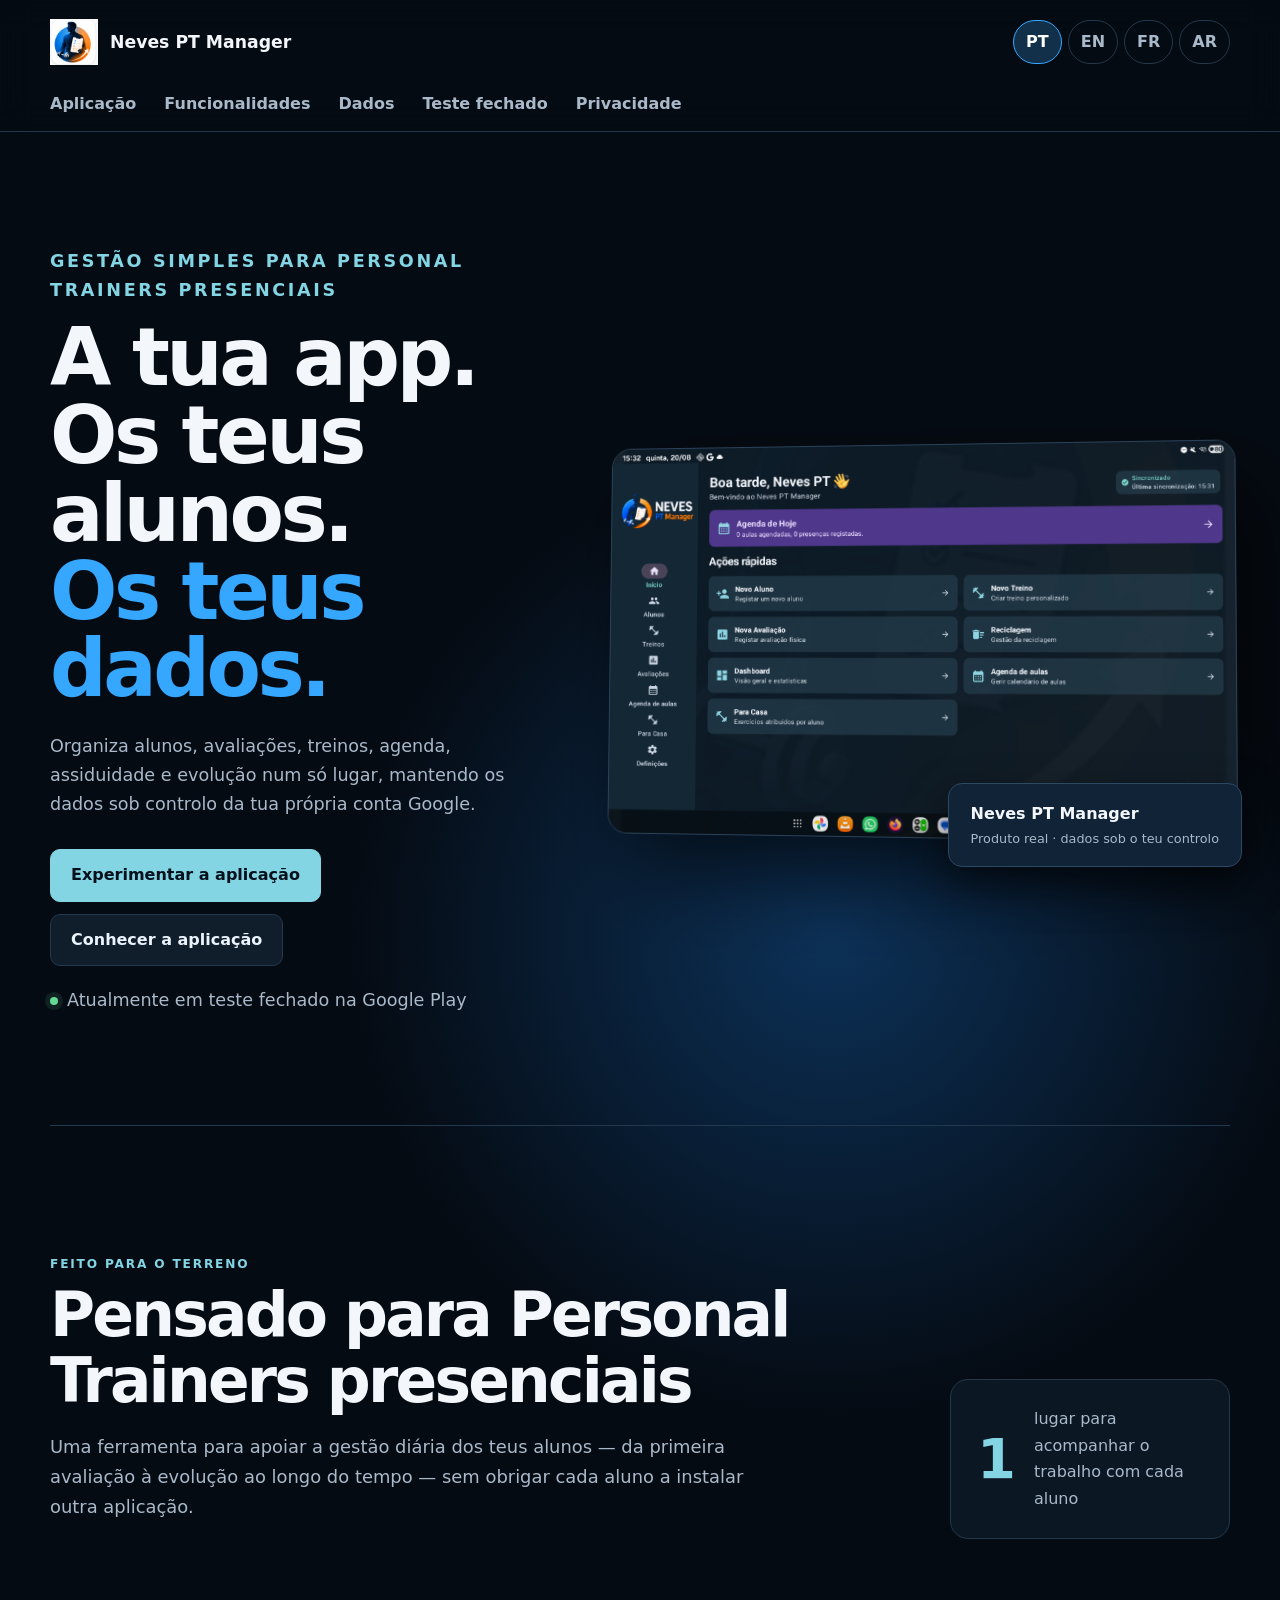
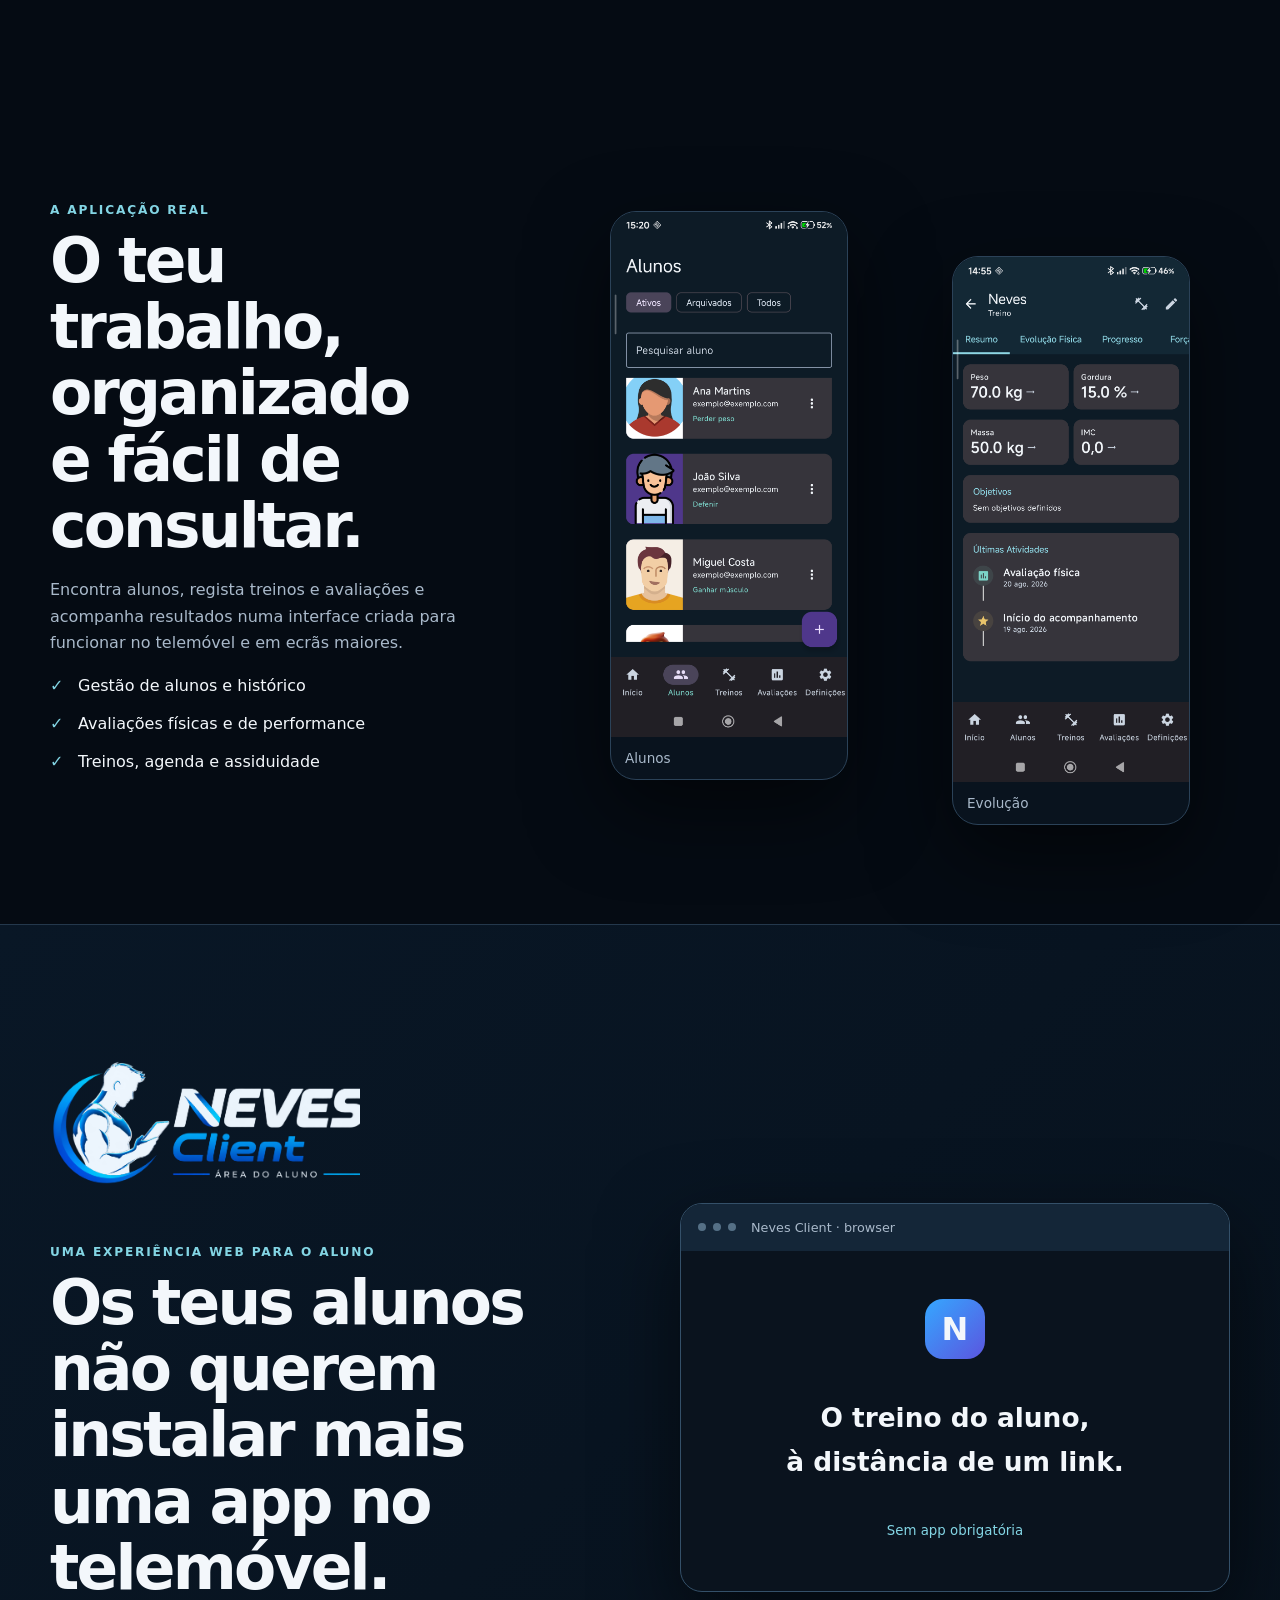
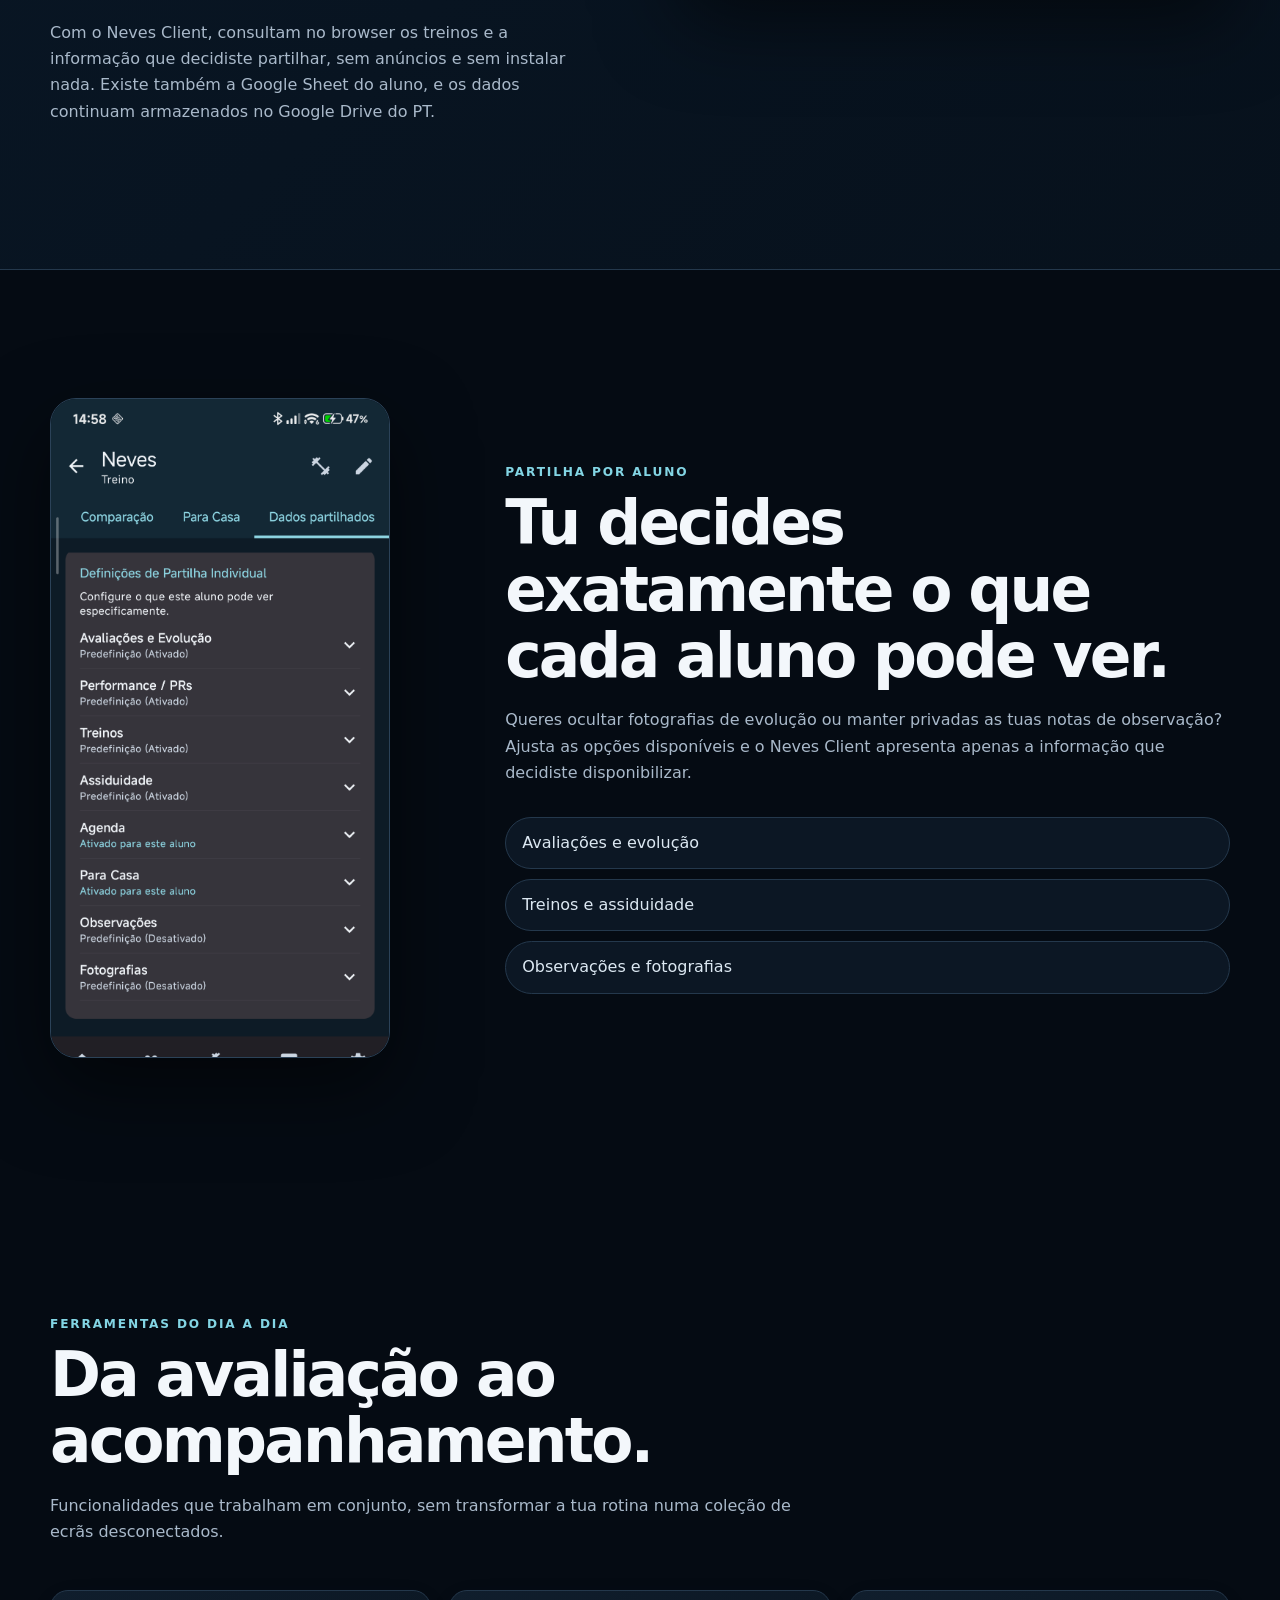
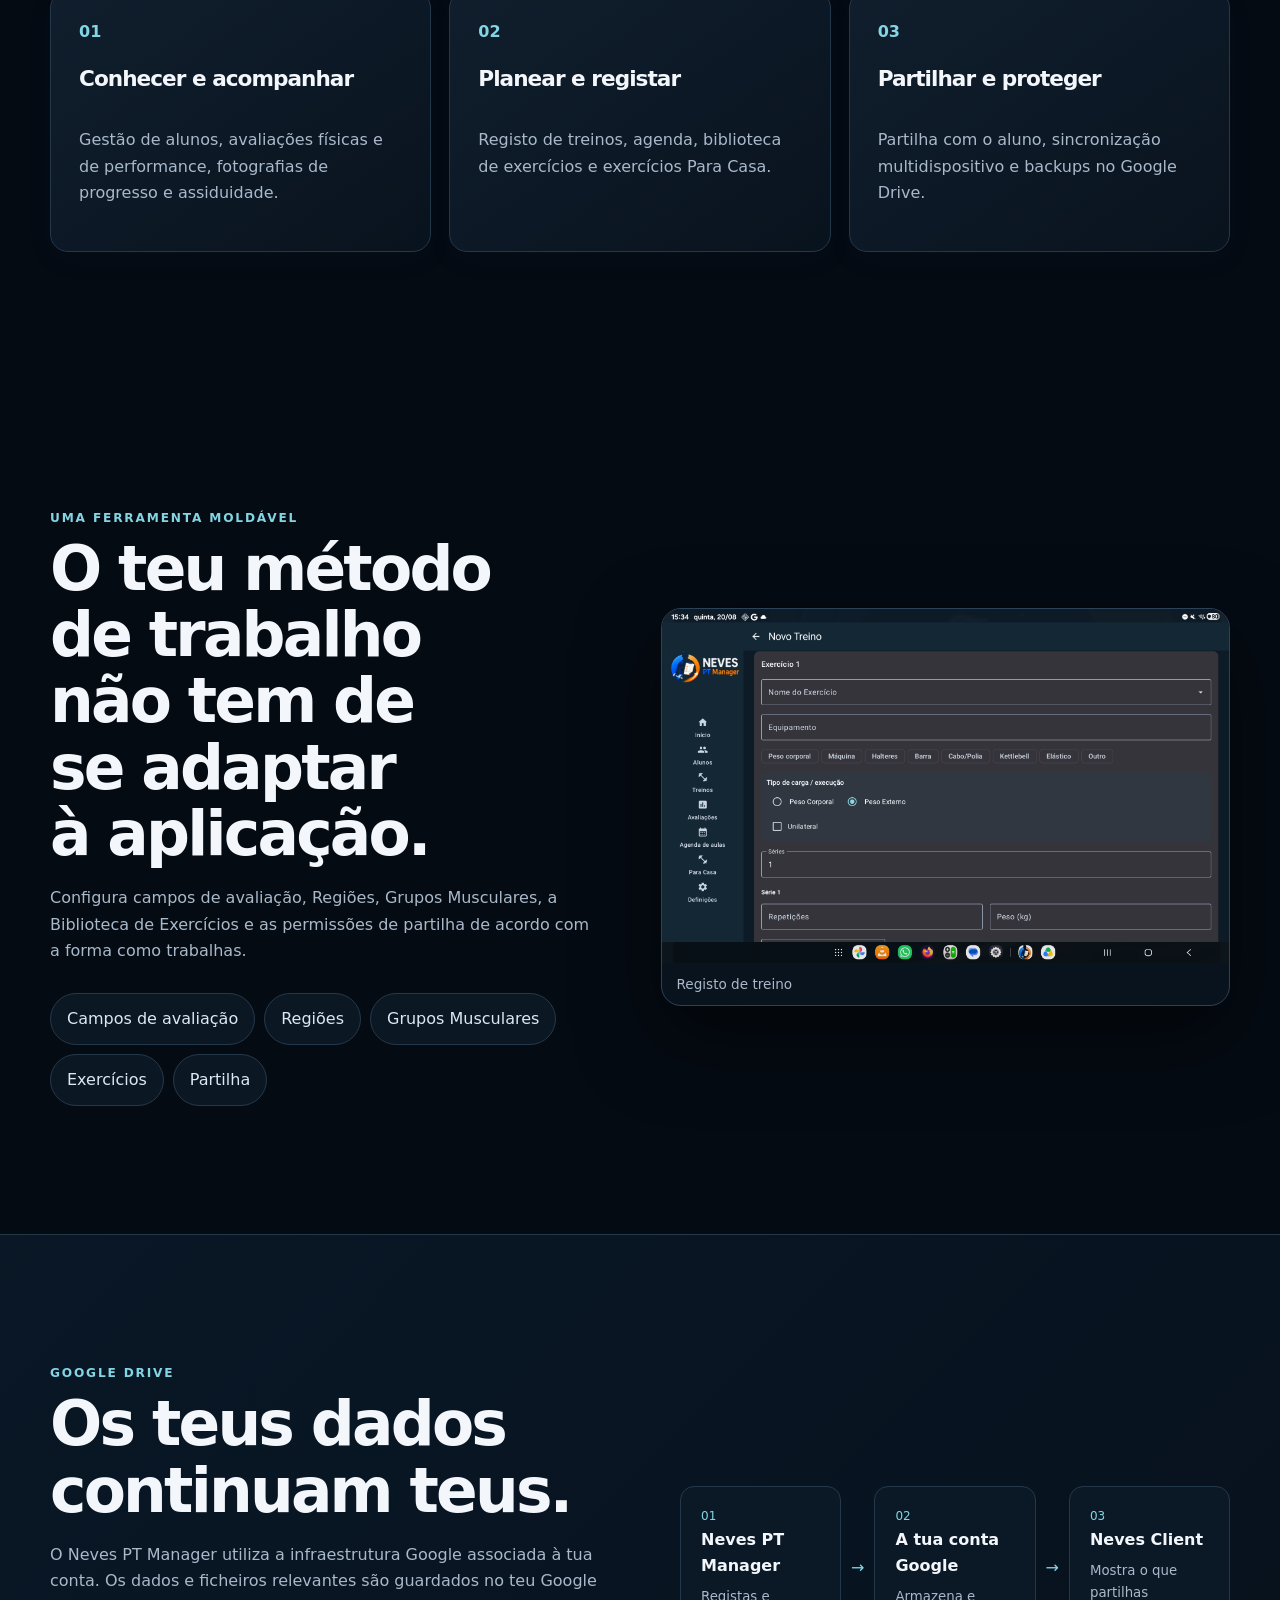
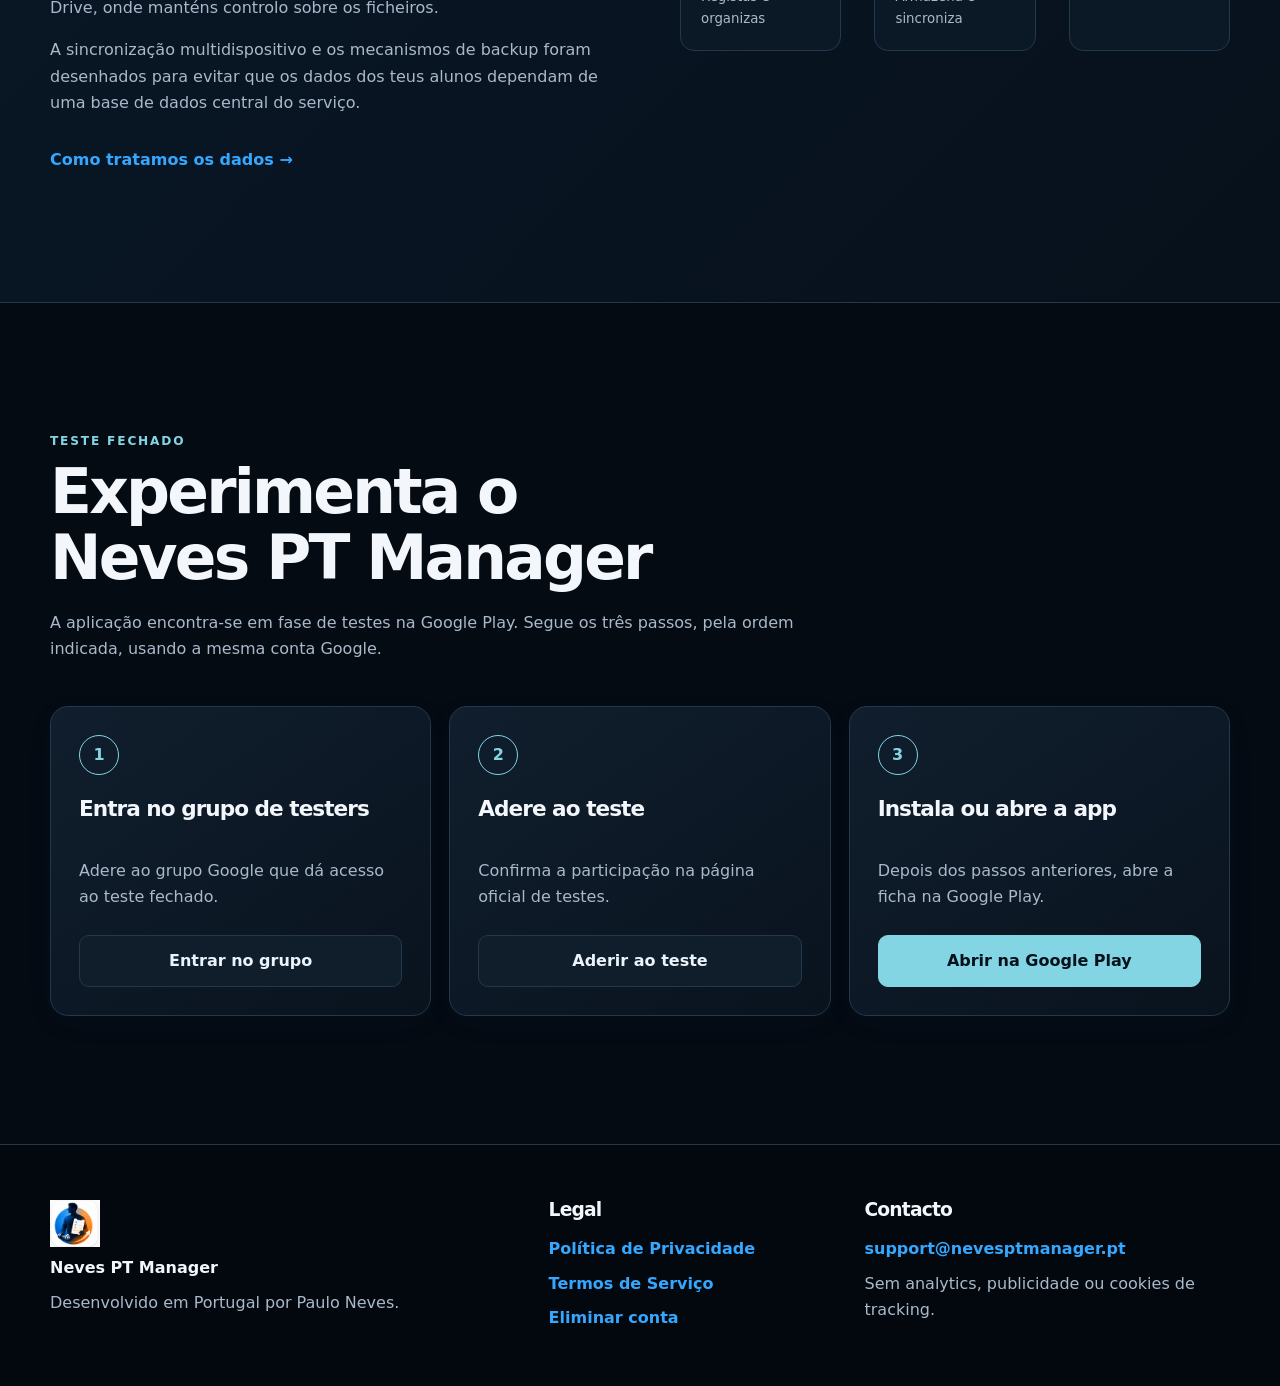
==== commit a78165c8: "Fix French terms title" ====
--- a/index.html
+++ b/index.html
@@ -9,4 +9,4 @@
 <section class="section wrap customize"><div><p class="eyebrow" data-t="flexible">Uma ferramenta moldável</p><h2 data-t="method">O teu método de trabalho não tem de se adaptar à aplicação.</h2><p data-t="customText">Configura campos de avaliação, Regiões, Grupos Musculares, a Biblioteca de Exercícios e as permissões de partilha de acordo com a forma como trabalhas.</p><div class="tag-cloud"><span data-t="tag1">Campos de avaliação</span><span data-t="tag2">Regiões</span><span data-t="tag3">Grupos Musculares</span><span data-t="tag4">Exercícios</span><span data-t="tag5">Partilha</span></div></div><figure class="app-shot landscape"><img loading="lazy" src="assets/screenshots/workout-entry-tablet.png" data-alt="workoutAlt" alt="Registo de treino" width="1920" height="1200"><figcaption data-t="workout">Registo de treino</figcaption></figure></section>
 <section id="data" class="data-band"><div class="section wrap data-grid"><div><p class="eyebrow">Google Drive</p><h2 data-t="dataYours">Os teus dados continuam teus.</h2><p data-t="dataText1">O Neves PT Manager utiliza a infraestrutura Google associada à tua conta. Os dados e ficheiros relevantes são guardados no teu Google Drive, onde manténs controlo sobre os ficheiros.</p><p data-t="dataText2">A sincronização multidispositivo e os mecanismos de backup foram desenhados para evitar que os dados dos teus alunos dependam de uma base de dados central do serviço.</p><a class="text-link" data-legal="privacy" href="privacy.html#pt" data-t="handling">Como tratamos os dados →</a></div><div class="data-flow"><div><span>01</span><b>Neves PT Manager</b><small data-t="flow1">Registas e organizas</small></div><i>→</i><div><span>02</span><b data-t="googleAccount">A tua conta Google</b><small data-t="flow2">Armazena e sincroniza</small></div><i>→</i><div><span>03</span><b>Neves Client</b><small data-t="flow3">Mostra o que partilhas</small></div></div></div></section>
 <section id="test" class="section wrap testing"><div class="section-heading"><p class="eyebrow" data-t="closedTest">Teste fechado</p><h2 data-t="tryTitle">Experimenta o Neves PT Manager</h2><p data-t="tryText">A aplicação encontra-se em fase de testes na Google Play. Segue os três passos, pela ordem indicada, usando a mesma conta Google.</p></div><div class="steps"><article><span>1</span><h3 data-t="step1">Entra no grupo de testers</h3><p data-t="step1Text">Adere ao grupo Google que dá acesso ao teste fechado.</p><a class="button secondary" target="_blank" rel="noopener noreferrer" href="https://groups.google.com/g/neves-pt-manager-testers" data-t="step1Btn">Entrar no grupo</a></article><article><span>2</span><h3 data-t="step2">Adere ao teste</h3><p data-t="step2Text">Confirma a participação na página oficial de testes.</p><a class="button secondary" target="_blank" rel="noopener noreferrer" href="https://play.google.com/apps/testing/pt.pauloneves.gymtracker" data-t="step2Btn">Aderir ao teste</a></article><article><span>3</span><h3 data-t="step3">Instala ou abre a app</h3><p data-t="step3Text">Depois dos passos anteriores, abre a ficha na Google Play.</p><a class="button primary" target="_blank" rel="noopener noreferrer" href="https://play.google.com/store/apps/details?id=pt.pauloneves.gymtracker" data-t="step3Btn">Abrir na Google Play</a></article></div></section></main>
-<footer class="landing-footer"><div class="wrap footer-grid"><div><img src="assets/neves-pt-manager-icon.png" alt=""><strong>Neves PT Manager</strong><p data-t="made">Desenvolvido em Portugal por Paulo Neves.</p></div><div><h3 data-t="legal">Legal</h3><a data-legal="privacy" href="privacy.html#pt" data-t="privacyPolicy">Política de Privacidade</a><a data-legal="terms" href="terms.html#pt" data-t="terms">Termos de Serviço</a><a data-legal="account-deletion" href="account-deletion.html#pt" data-t="delete">Eliminar conta</a></div><div><h3 data-t="contact">Contacto</h3><a href="mailto:neves.support@gmail.com">neves.support@gmail.com</a><p data-t="noTracking">Sem analytics, publicidade ou cookies de tracking.</p></div></div></footer></body></html>
+<footer class="landing-footer"><div class="wrap footer-grid"><div><img src="assets/neves-pt-manager-icon.png" alt=""><strong>Neves PT Manager</strong><p data-t="made">Desenvolvido em Portugal por Paulo Neves.</p></div><div><h3 data-t="legal">Legal</h3><a data-legal="privacy" href="privacy.html#pt" data-t="privacyPolicy">Política de Privacidade</a><a data-legal="terms" href="terms.html#pt" data-t="terms">Termos de Serviço</a><a data-legal="account-deletion" href="account-deletion.html#pt" data-t="delete">Eliminar conta</a></div><div><h3 data-t="contact">Contacto</h3><a href="mailto:support@nevesptmanager.pt">support@nevesptmanager.pt</a><p data-t="noTracking">Sem analytics, publicidade ou cookies de tracking.</p></div></div></footer></body></html>
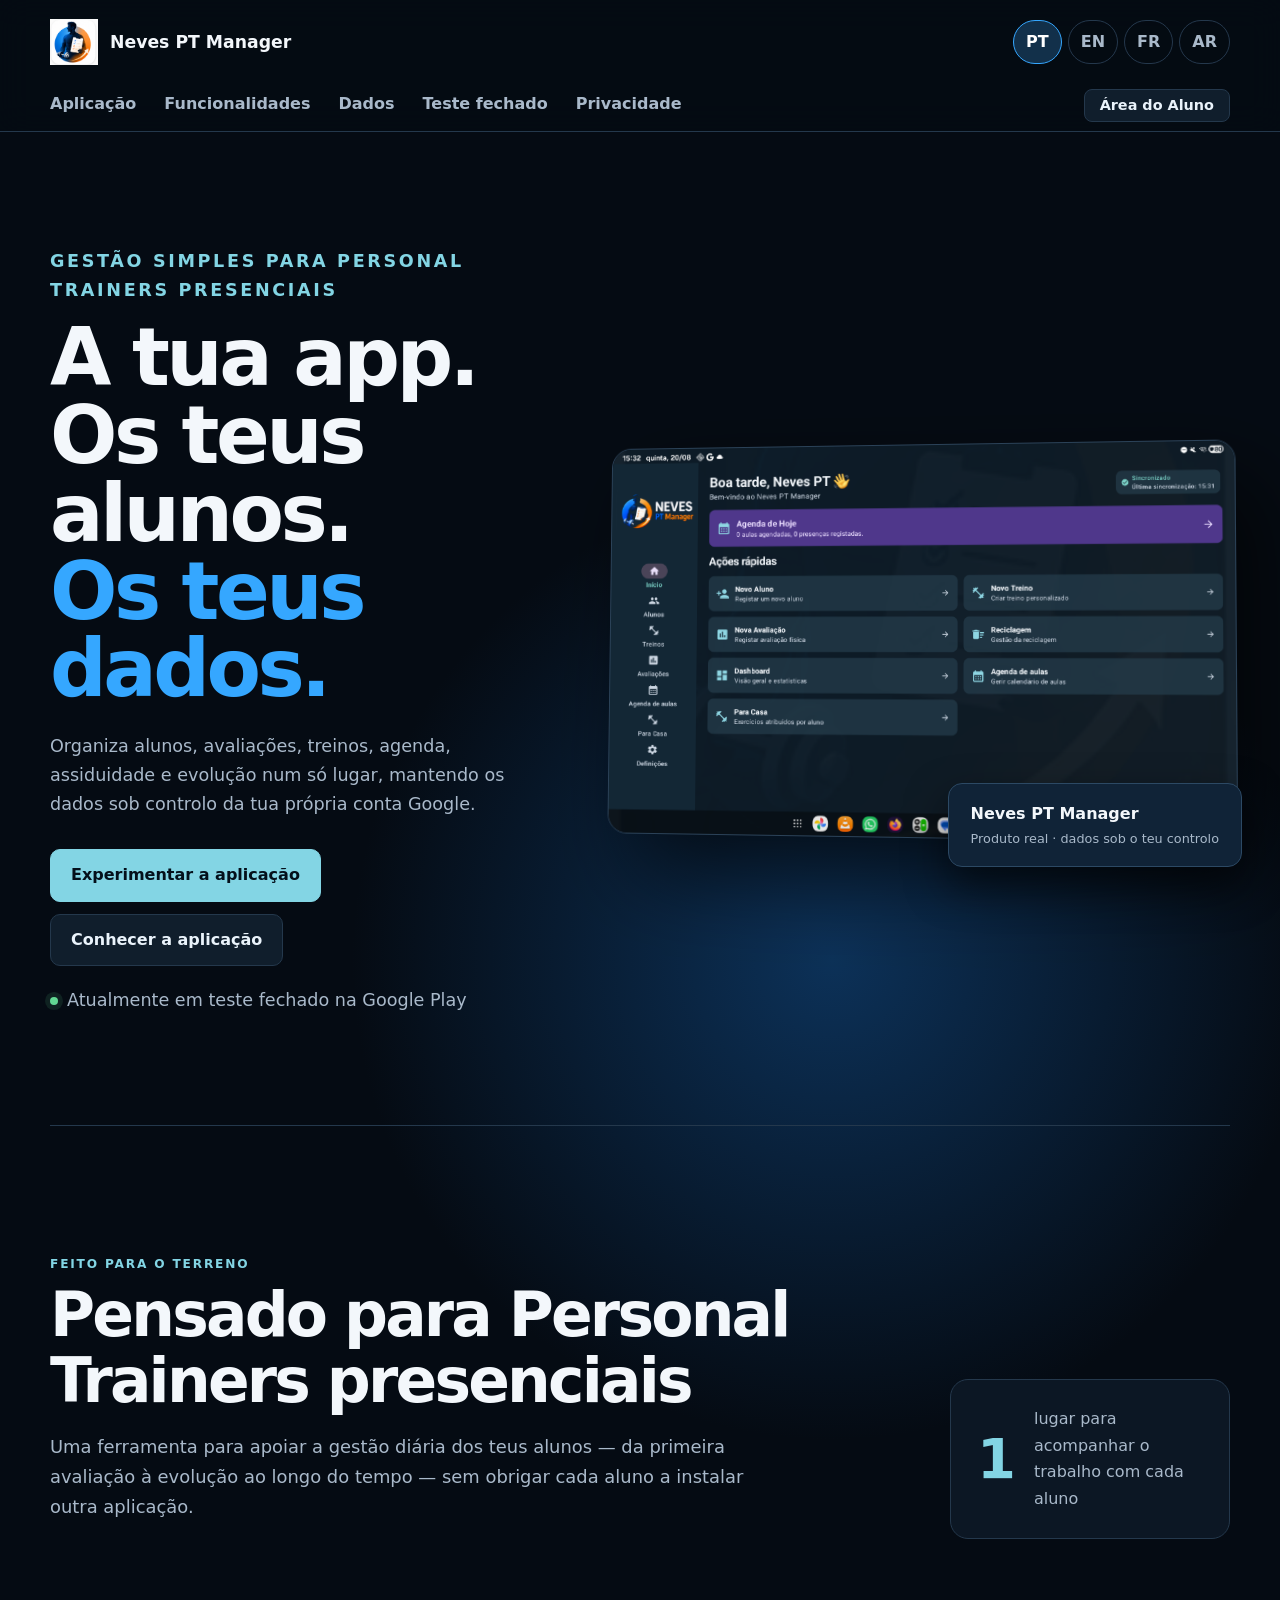
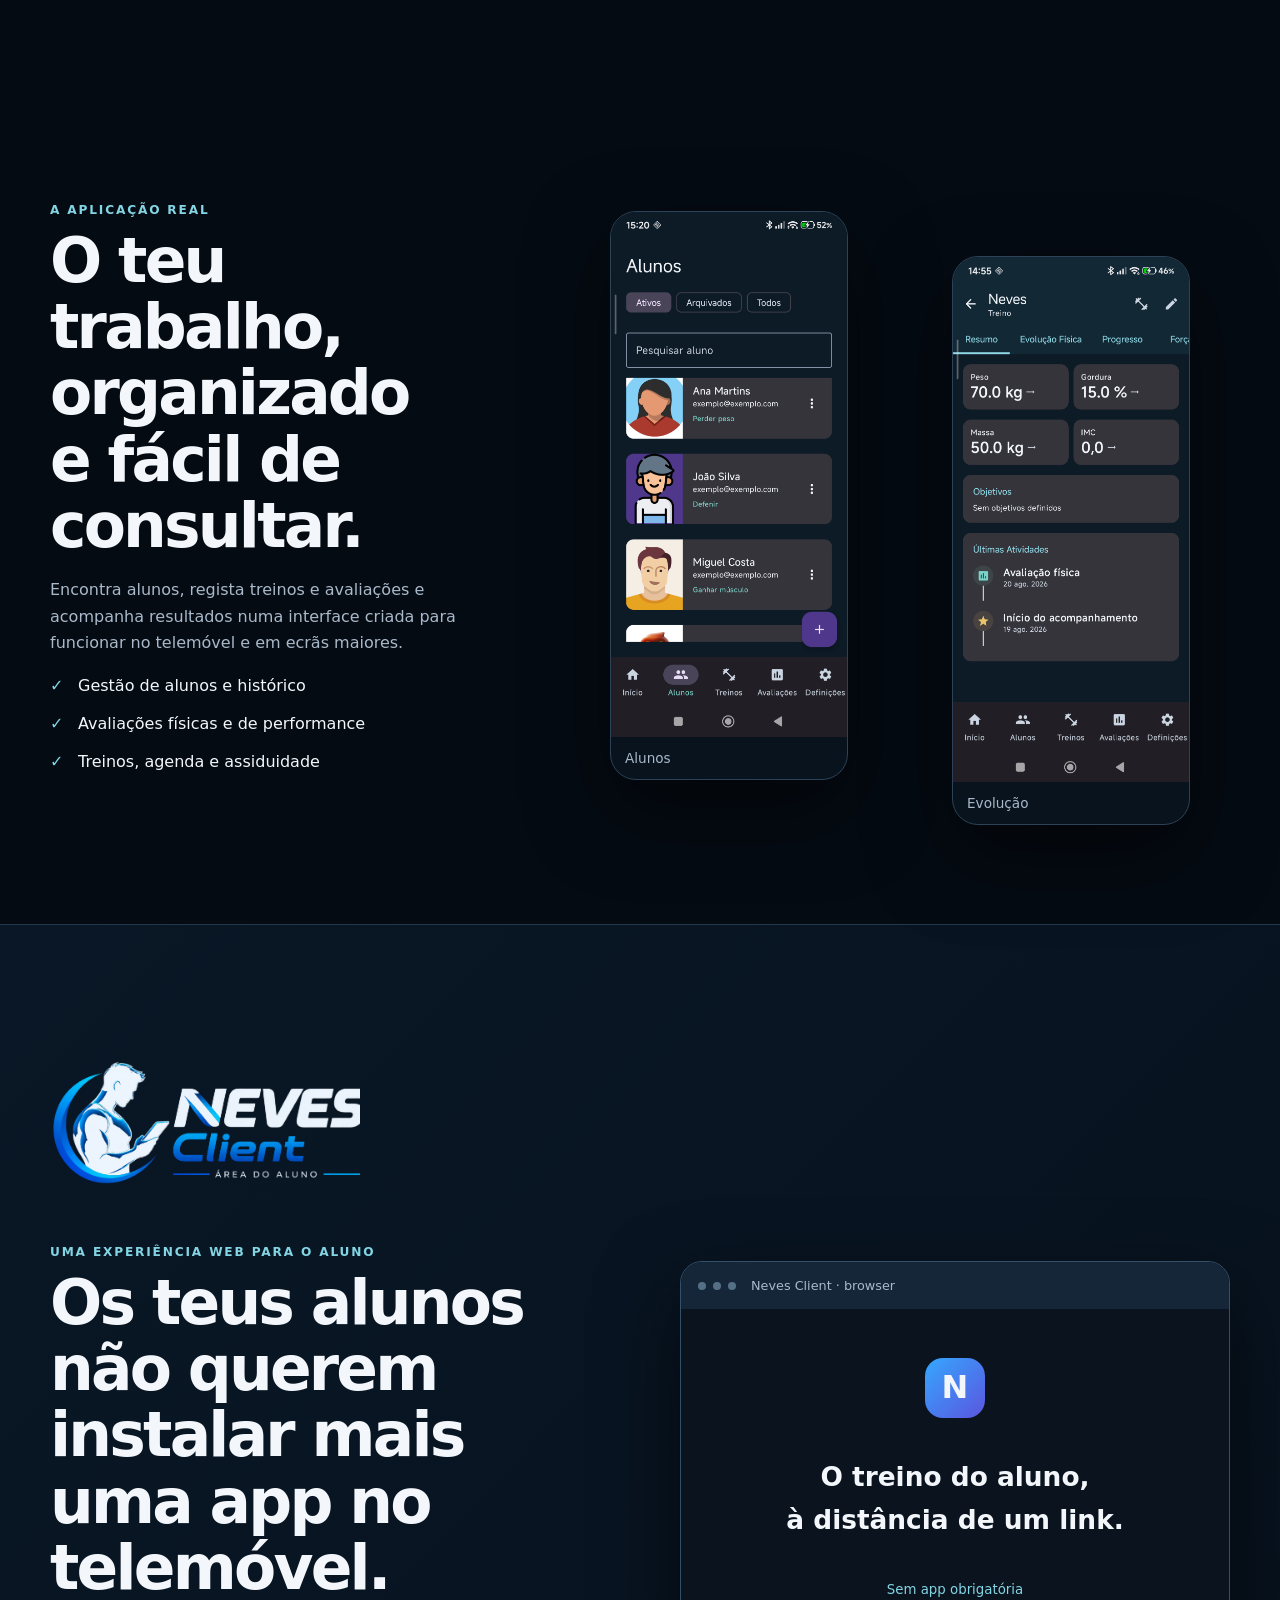
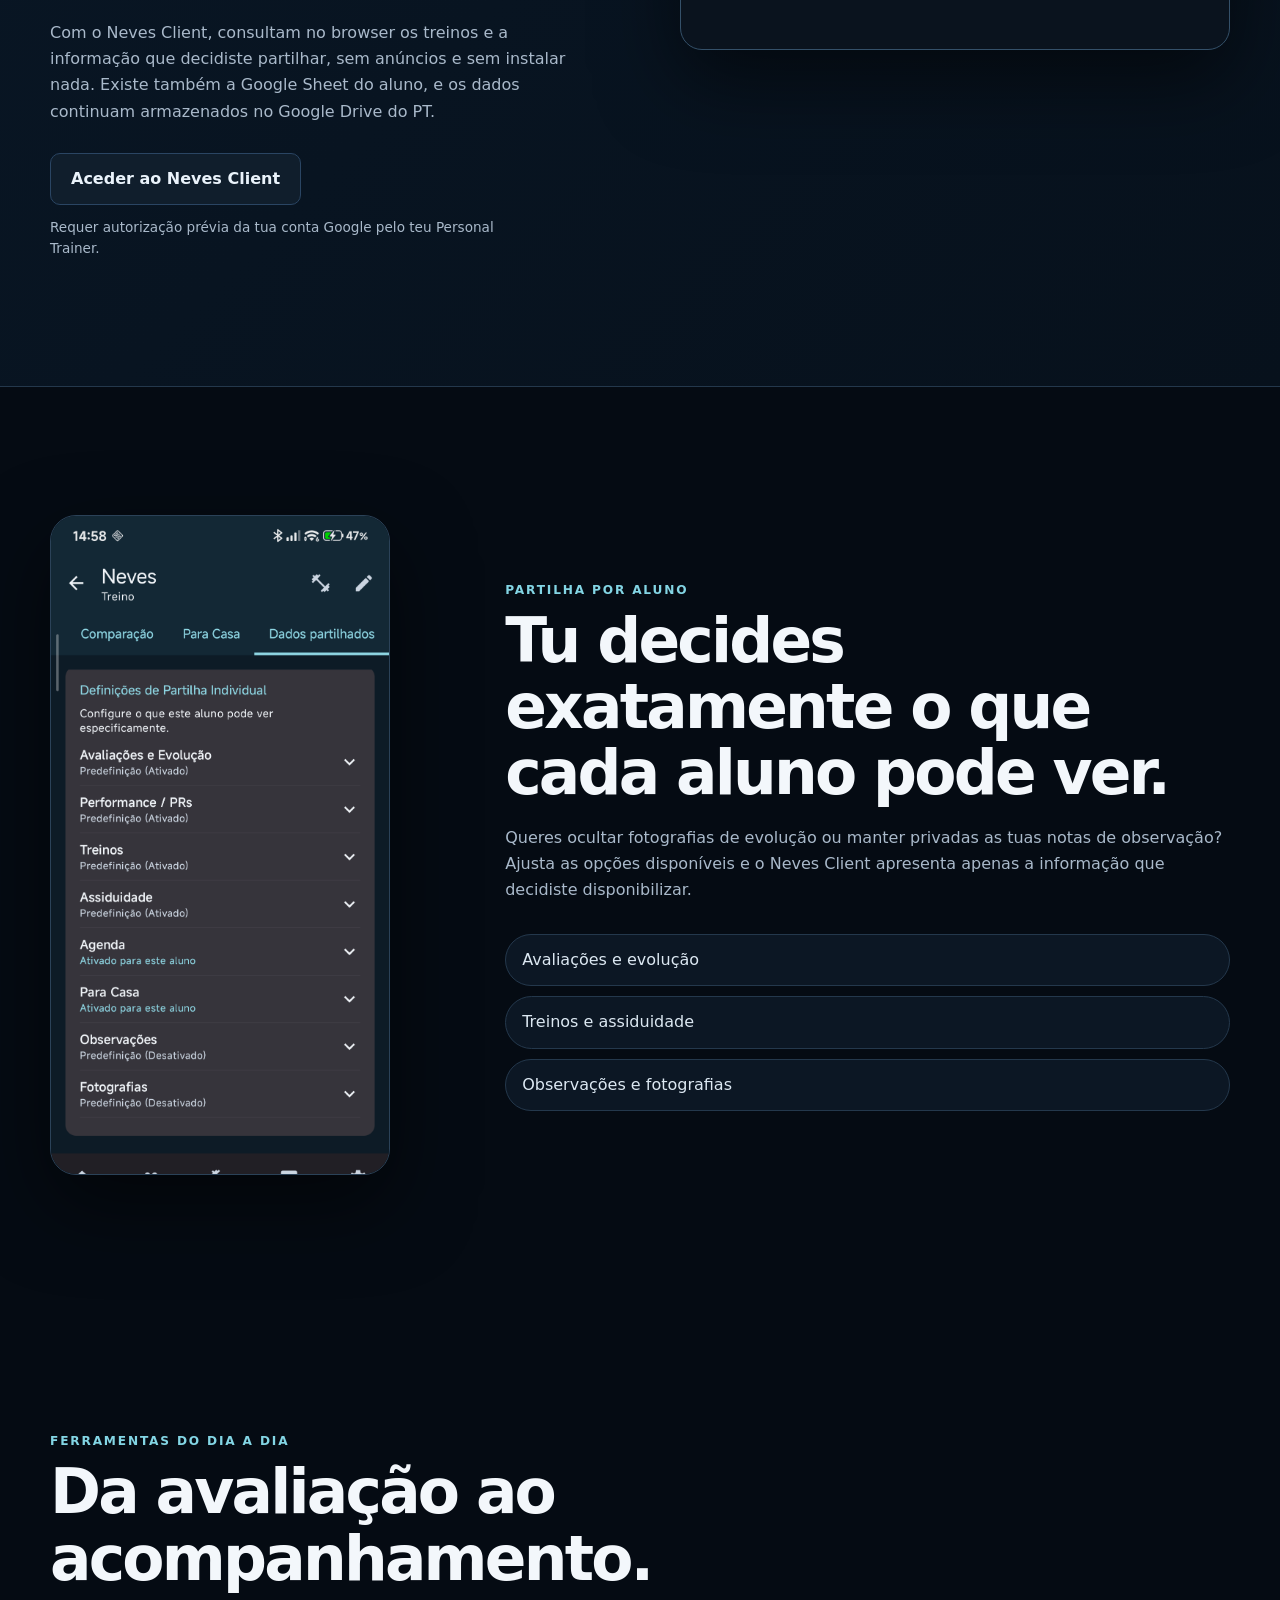
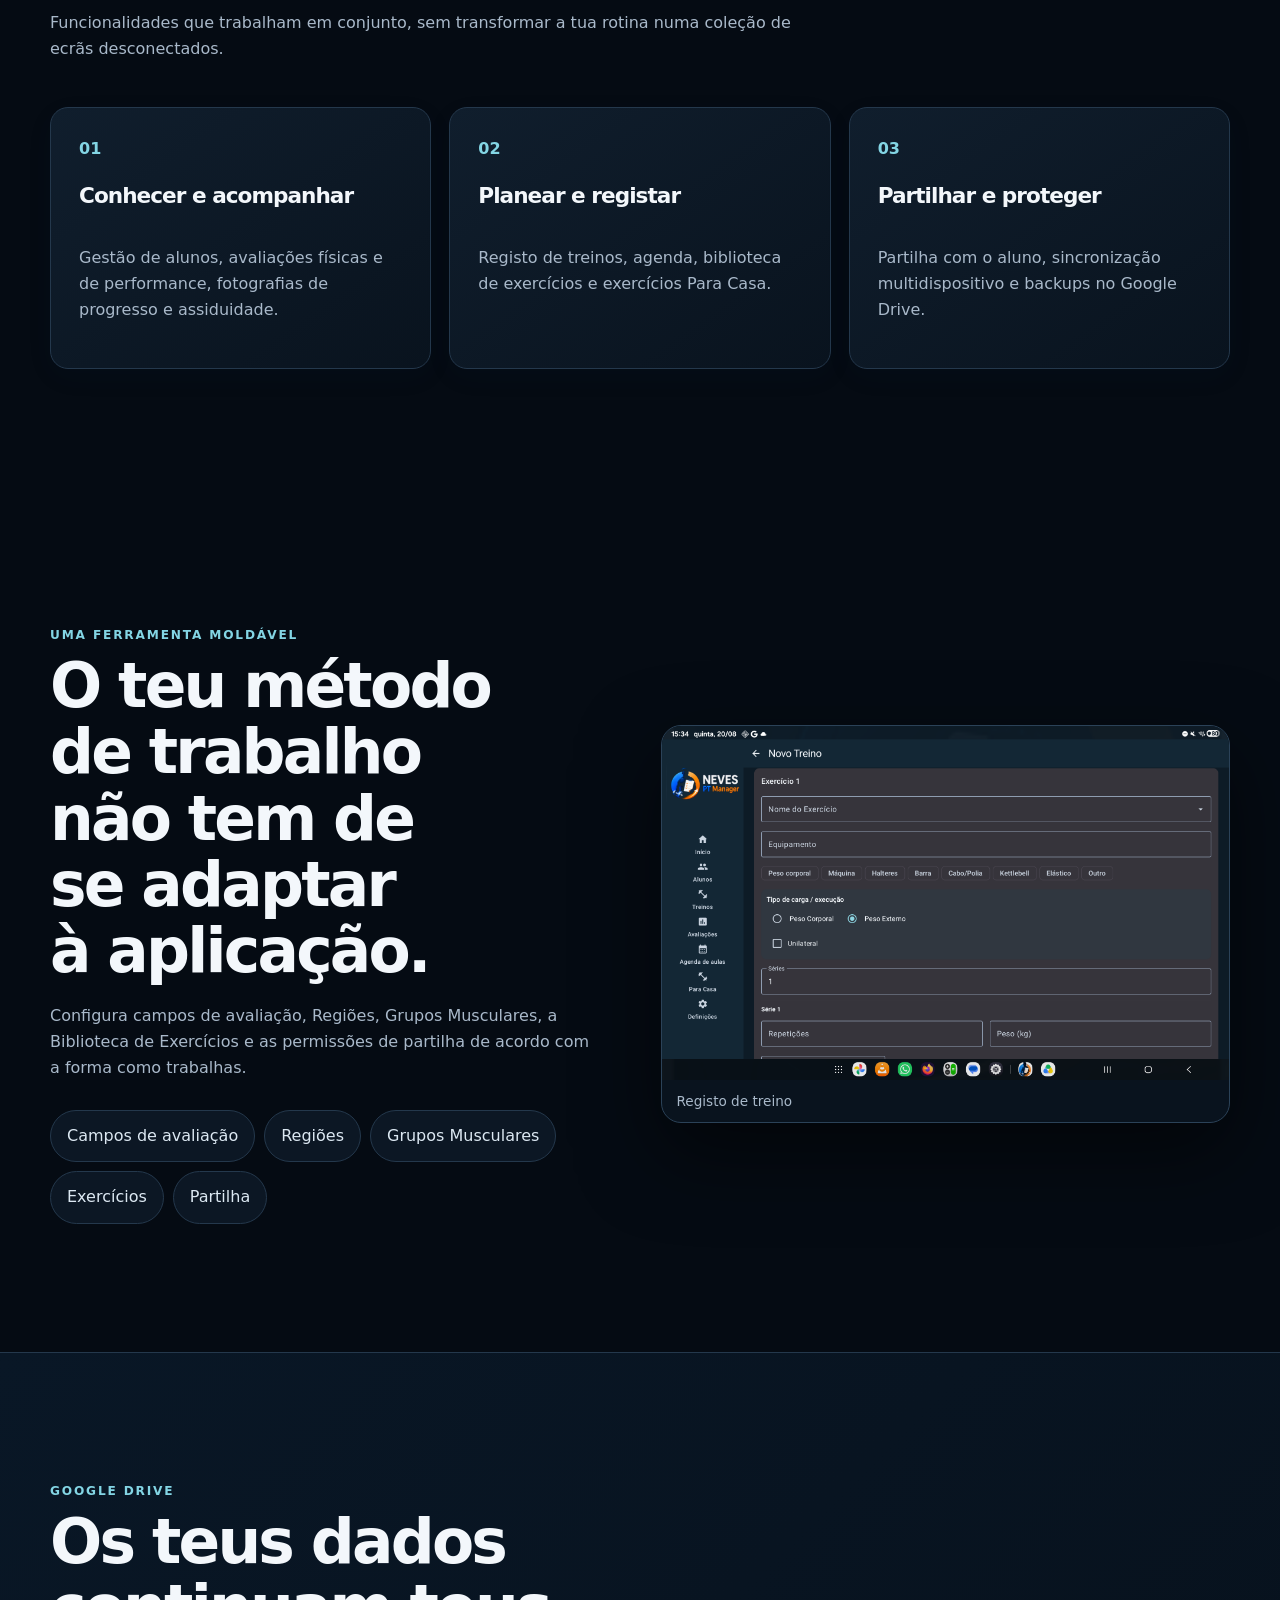
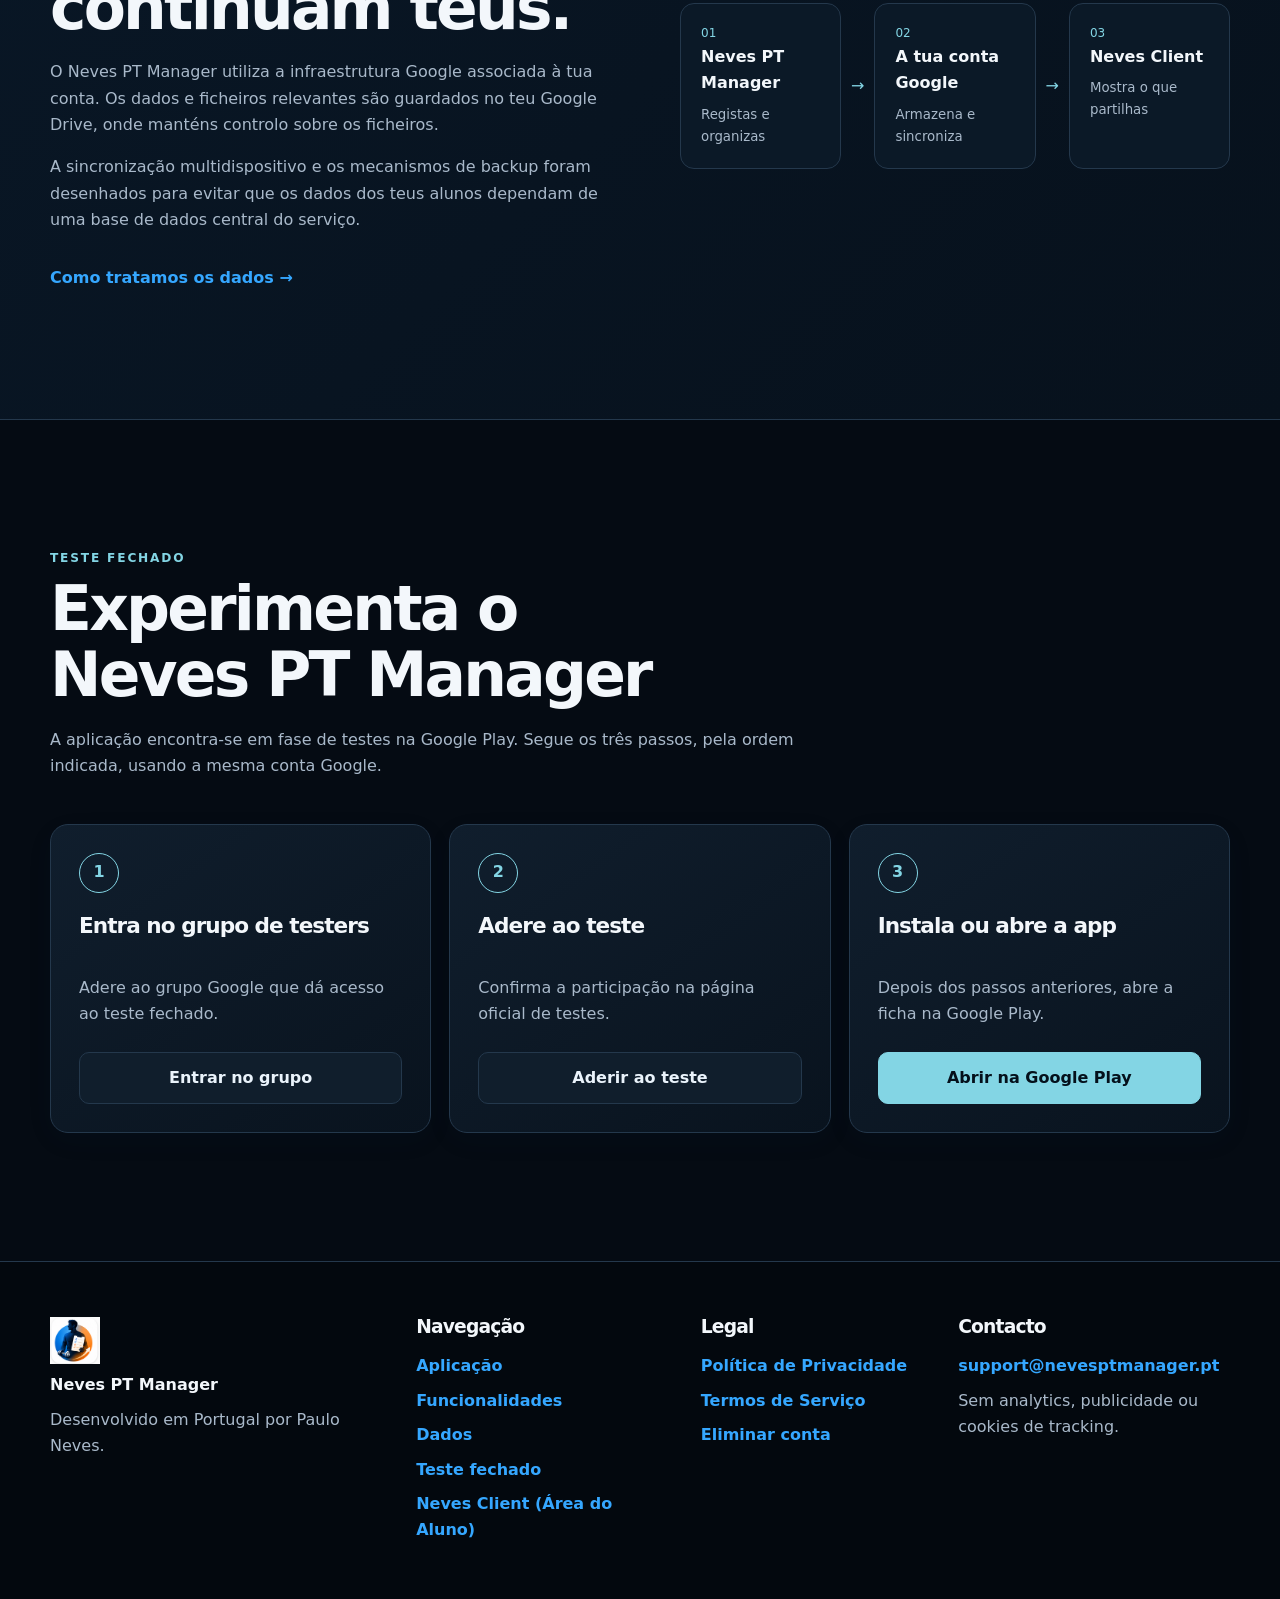
==== commit be2c438a: "Add student portal navigation and CTA links" ====
--- a/index.html
+++ b/index.html
@@ -1,12 +1,12 @@
 <!doctype html><html lang="pt"><head><meta name="google-site-verification" content="Q30nKs-xTECpXd2YjNfsyPS6IQaZqvfWLSxcrp9KIRs"><meta charset="utf-8"><meta name="viewport" content="width=device-width,initial-scale=1"><meta name="description" content="Neves PT Manager — gestão simples para Personal Trainers presenciais, com os dados sob controlo da sua conta Google."><meta name="theme-color" content="#07111e"><meta property="og:title" content="Neves PT Manager"><meta property="og:description" content="A tua app. Os teus alunos. Os teus dados."><meta property="og:type" content="website"><meta property="og:url" content="https://nevesptmanager.pt/"><title>Neves PT Manager — A tua app. Os teus alunos. Os teus dados.</title><link rel="icon" type="image/png" href="assets/neves-pt-manager-icon.png"><link rel="stylesheet" href="style.css"><script src="landing.js" defer></script></head><body class="landing"><a class="skip-link" href="#content" data-t="skip">Saltar para o conteúdo</a>
-<header class="site-header"><div class="wrap header-row"><a class="site-brand" href="#pt" aria-label="Neves PT Manager"><img src="assets/neves-pt-manager-icon.png" alt=""><span>Neves PT Manager</span></a><div class="lang" aria-label="Idioma"><a href="#pt">PT</a><a href="#en">EN</a><a href="#fr">FR</a><a href="#ar">AR</a></div></div><nav class="product-nav wrap"><a href="#about" data-t="navApp">Aplicação</a><a href="#features" data-t="navFeatures">Funcionalidades</a><a href="#data" data-t="navData">Dados</a><a href="#test" data-t="navTest">Teste fechado</a><a data-legal="privacy" href="privacy.html#pt" data-t="privacy">Privacidade</a></nav></header>
+<header class="site-header"><div class="wrap header-row"><a class="site-brand" href="#pt" aria-label="Neves PT Manager"><img src="assets/neves-pt-manager-icon.png" alt=""><span>Neves PT Manager</span></a><div class="lang" aria-label="Idioma"><a href="#pt">PT</a><a href="#en">EN</a><a href="#fr">FR</a><a href="#ar">AR</a></div></div><nav class="product-nav wrap"><a href="#about" data-t="navApp">Aplicação</a><a href="#features" data-t="navFeatures">Funcionalidades</a><a href="#data" data-t="navData">Dados</a><a href="#test" data-t="navTest">Teste fechado</a><a data-legal="privacy" href="privacy.html#pt" data-t="privacy">Privacidade</a><a class="nav-student" target="_blank" rel="noopener noreferrer" href="https://student.nevesptmanager.pt" data-t="studentPortal">Área do Aluno</a></nav></header>
 <main id="content"><section class="hero wrap"><div class="hero-copy"><p class="eyebrow" data-t="heroEyebrow">Gestão simples para Personal Trainers presenciais</p><h1 data-html="claim">A tua app.<br>Os teus alunos.<br><span>Os teus dados.</span></h1><p class="lead" data-t="heroText">Organiza alunos, avaliações, treinos, agenda, assiduidade e evolução num só lugar, mantendo os dados sob controlo da tua própria conta Google.</p><div class="actions"><a class="button primary" href="#test" data-t="try">Experimentar a aplicação</a><a class="button secondary" href="#about" data-t="discover">Conhecer a aplicação</a></div><p class="test-note"><span></span><i data-t="closed">Atualmente em teste fechado na Google Play</i></p></div><div class="hero-visual"><div class="app-shot landscape"><img src="assets/screenshots/app-home-tablet.png" data-alt="homeAlt" alt="Ecrã inicial real do Neves PT Manager" width="1920" height="1200"></div><div class="floating-note"><b>Neves PT Manager</b><span data-t="realProduct">Produto real · dados sob o teu controlo</span></div></div></section>
 <section id="about" class="section wrap intro"><div><p class="eyebrow" data-t="ground">Feito para o terreno</p><h2 data-t="forWhom">Pensado para Personal Trainers presenciais</h2><p data-t="forText">Uma ferramenta para apoiar a gestão diária dos teus alunos — da primeira avaliação à evolução ao longo do tempo — sem obrigar cada aluno a instalar outra aplicação.</p></div><div class="metric"><strong>1</strong><span data-t="onePlace">lugar para acompanhar o trabalho com cada aluno</span></div></section>
 <section class="section showcase wrap"><div><p class="eyebrow" data-t="realApp">A aplicação real</p><h2 data-t="organised">O teu trabalho, organizado e fácil de consultar.</h2><p data-t="organisedText">Encontra alunos, regista treinos e avaliações e acompanha resultados numa interface criada para funcionar no telemóvel e em ecrãs maiores.</p><ul class="check-list"><li data-t="f1">Gestão de alunos e histórico</li><li data-t="f2">Avaliações físicas e de performance</li><li data-t="f3">Treinos, agenda e assiduidade</li></ul></div><div class="phone-pair"><figure class="app-shot phone"><img loading="lazy" src="assets/screenshots/student-list-mobile.png" data-alt="studentsAlt" alt="Lista de alunos" width="920" height="2048"><figcaption data-t="students">Alunos</figcaption></figure><figure class="app-shot phone phone-lower"><img loading="lazy" src="assets/screenshots/progress-mobile.png" data-alt="progressAlt" alt="Evolução física" width="920" height="2048"><figcaption data-t="progress">Evolução</figcaption></figure></div></section>
-<section class="client-band"><div class="section wrap client-grid"><div><img class="client-logo" loading="lazy" src="assets/neves-client-logo-dark.png" alt="Neves Client"><p class="eyebrow" data-t="webExperience">Uma experiência Web para o aluno</p><h2 data-t="noApp">Os teus alunos não querem instalar mais uma app no telemóvel.</h2><p data-t="clientText">Com o Neves Client, consultam no browser os treinos e a informação que decidiste partilhar, sem anúncios e sem instalar nada. Existe também a Google Sheet do aluno, e os dados continuam armazenados no Google Drive do PT.</p></div><div class="browser-card"><div class="browser-bar"><i></i><i></i><i></i><span data-t="browser">Neves Client · browser</span></div><div class="browser-content"><span class="browser-icon">N</span><strong data-html="oneLink">O treino do aluno,<br>à distância de um link.</strong><small data-t="nothingInstall">Sem app obrigatória</small></div></div></div></section>
+<section class="client-band"><div class="section wrap client-grid"><div><img class="client-logo" loading="lazy" src="assets/neves-client-logo-dark.png" alt="Neves Client"><p class="eyebrow" data-t="webExperience">Uma experiência Web para o aluno</p><h2 data-t="noApp">Os teus alunos não querem instalar mais uma app no telemóvel.</h2><p data-t="clientText">Com o Neves Client, consultam no browser os treinos e a informação que decidiste partilhar, sem anúncios e sem instalar nada. Existe também a Google Sheet do aluno, e os dados continuam armazenados no Google Drive do PT.</p><div class="client-actions"><a class="button secondary client-btn" target="_blank" rel="noopener noreferrer" href="https://student.nevesptmanager.pt" data-t="clientCta">Aceder ao Neves Client</a><p class="client-note" data-t="clientNote">Requer autorização prévia da tua conta Google pelo teu Personal Trainer.</p></div></div><div class="browser-card"><div class="browser-bar"><i></i><i></i><i></i><span data-t="browser">Neves Client · browser</span></div><div class="browser-content"><span class="browser-icon">N</span><strong data-html="oneLink">O treino do aluno,<br>à distância de um link.</strong><small data-t="nothingInstall">Sem app obrigatória</small></div></div></div></section>
 <section class="section wrap permissions"><div class="permission-shot app-shot phone"><img loading="lazy" src="assets/screenshots/sharing-controls-mobile.png" data-alt="sharingAlt" alt="Definições de partilha por aluno" width="920" height="2048"></div><div><p class="eyebrow" data-t="perStudent">Partilha por aluno</p><h2 data-t="youDecide">Tu decides exatamente o que cada aluno pode ver.</h2><p data-t="sharingText">Queres ocultar fotografias de evolução ou manter privadas as tuas notas de observação? Ajusta as opções disponíveis e o Neves Client apresenta apenas a informação que decidiste disponibilizar.</p><div class="permission-list"><span data-t="p1">Avaliações e evolução</span><span data-t="p2">Treinos e assiduidade</span><span data-t="p3">Observações e fotografias</span></div></div></section>
 <section id="features" class="section wrap"><div class="section-heading"><p class="eyebrow" data-t="daily">Ferramentas do dia a dia</p><h2 data-t="followup">Da avaliação ao acompanhamento.</h2><p data-t="featuresText">Funcionalidades que trabalham em conjunto, sem transformar a tua rotina numa coleção de ecrãs desconectados.</p></div><div class="feature-groups"><article><span>01</span><h3 data-t="know">Conhecer e acompanhar</h3><p data-t="knowText">Gestão de alunos, avaliações físicas e de performance, fotografias de progresso e assiduidade.</p></article><article><span>02</span><h3 data-t="plan">Planear e registar</h3><p data-t="planText">Registo de treinos, agenda, biblioteca de exercícios e exercícios Para Casa.</p></article><article><span>03</span><h3 data-t="share">Partilhar e proteger</h3><p data-t="shareText">Partilha com o aluno, sincronização multidispositivo e backups no Google Drive.</p></article></div></section>
 <section class="section wrap customize"><div><p class="eyebrow" data-t="flexible">Uma ferramenta moldável</p><h2 data-t="method">O teu método de trabalho não tem de se adaptar à aplicação.</h2><p data-t="customText">Configura campos de avaliação, Regiões, Grupos Musculares, a Biblioteca de Exercícios e as permissões de partilha de acordo com a forma como trabalhas.</p><div class="tag-cloud"><span data-t="tag1">Campos de avaliação</span><span data-t="tag2">Regiões</span><span data-t="tag3">Grupos Musculares</span><span data-t="tag4">Exercícios</span><span data-t="tag5">Partilha</span></div></div><figure class="app-shot landscape"><img loading="lazy" src="assets/screenshots/workout-entry-tablet.png" data-alt="workoutAlt" alt="Registo de treino" width="1920" height="1200"><figcaption data-t="workout">Registo de treino</figcaption></figure></section>
 <section id="data" class="data-band"><div class="section wrap data-grid"><div><p class="eyebrow">Google Drive</p><h2 data-t="dataYours">Os teus dados continuam teus.</h2><p data-t="dataText1">O Neves PT Manager utiliza a infraestrutura Google associada à tua conta. Os dados e ficheiros relevantes são guardados no teu Google Drive, onde manténs controlo sobre os ficheiros.</p><p data-t="dataText2">A sincronização multidispositivo e os mecanismos de backup foram desenhados para evitar que os dados dos teus alunos dependam de uma base de dados central do serviço.</p><a class="text-link" data-legal="privacy" href="privacy.html#pt" data-t="handling">Como tratamos os dados →</a></div><div class="data-flow"><div><span>01</span><b>Neves PT Manager</b><small data-t="flow1">Registas e organizas</small></div><i>→</i><div><span>02</span><b data-t="googleAccount">A tua conta Google</b><small data-t="flow2">Armazena e sincroniza</small></div><i>→</i><div><span>03</span><b>Neves Client</b><small data-t="flow3">Mostra o que partilhas</small></div></div></div></section>
 <section id="test" class="section wrap testing"><div class="section-heading"><p class="eyebrow" data-t="closedTest">Teste fechado</p><h2 data-t="tryTitle">Experimenta o Neves PT Manager</h2><p data-t="tryText">A aplicação encontra-se em fase de testes na Google Play. Segue os três passos, pela ordem indicada, usando a mesma conta Google.</p></div><div class="steps"><article><span>1</span><h3 data-t="step1">Entra no grupo de testers</h3><p data-t="step1Text">Adere ao grupo Google que dá acesso ao teste fechado.</p><a class="button secondary" target="_blank" rel="noopener noreferrer" href="https://groups.google.com/g/neves-pt-manager-testers" data-t="step1Btn">Entrar no grupo</a></article><article><span>2</span><h3 data-t="step2">Adere ao teste</h3><p data-t="step2Text">Confirma a participação na página oficial de testes.</p><a class="button secondary" target="_blank" rel="noopener noreferrer" href="https://play.google.com/apps/testing/pt.pauloneves.gymtracker" data-t="step2Btn">Aderir ao teste</a></article><article><span>3</span><h3 data-t="step3">Instala ou abre a app</h3><p data-t="step3Text">Depois dos passos anteriores, abre a ficha na Google Play.</p><a class="button primary" target="_blank" rel="noopener noreferrer" href="https://play.google.com/store/apps/details?id=pt.pauloneves.gymtracker" data-t="step3Btn">Abrir na Google Play</a></article></div></section></main>
-<footer class="landing-footer"><div class="wrap footer-grid"><div><img src="assets/neves-pt-manager-icon.png" alt=""><strong>Neves PT Manager</strong><p data-t="made">Desenvolvido em Portugal por Paulo Neves.</p></div><div><h3 data-t="legal">Legal</h3><a data-legal="privacy" href="privacy.html#pt" data-t="privacyPolicy">Política de Privacidade</a><a data-legal="terms" href="terms.html#pt" data-t="terms">Termos de Serviço</a><a data-legal="account-deletion" href="account-deletion.html#pt" data-t="delete">Eliminar conta</a></div><div><h3 data-t="contact">Contacto</h3><a href="mailto:support@nevesptmanager.pt">support@nevesptmanager.pt</a><p data-t="noTracking">Sem analytics, publicidade ou cookies de tracking.</p></div></div></footer></body></html>
+<footer class="landing-footer"><div class="wrap footer-grid"><div><img src="assets/neves-pt-manager-icon.png" alt=""><strong>Neves PT Manager</strong><p data-t="made">Desenvolvido em Portugal por Paulo Neves.</p></div><div><h3 data-t="navTitle">Navegação</h3><a href="#about" data-t="navApp">Aplicação</a><a href="#features" data-t="navFeatures">Funcionalidades</a><a href="#data" data-t="navData">Dados</a><a href="#test" data-t="navTest">Teste fechado</a><a target="_blank" rel="noopener noreferrer" href="https://student.nevesptmanager.pt" data-t="footerStudent">Neves Client (Área do Aluno)</a></div><div><h3 data-t="legal">Legal</h3><a data-legal="privacy" href="privacy.html#pt" data-t="privacyPolicy">Política de Privacidade</a><a data-legal="terms" href="terms.html#pt" data-t="terms">Termos de Serviço</a><a data-legal="account-deletion" href="account-deletion.html#pt" data-t="delete">Eliminar conta</a></div><div><h3 data-t="contact">Contacto</h3><a href="mailto:support@nevesptmanager.pt">support@nevesptmanager.pt</a><p data-t="noTracking">Sem analytics, publicidade ou cookies de tracking.</p></div></div></footer></body></html>
--- a/style.css
+++ b/style.css
@@ -39,14 +39,14 @@
 .landing{--bg:#050b13;--surface:#0c1724;--surface2:#111f2d;--text:#f3f7fb;--muted:#a9b9ca;--line:#24384c;--accent:#35a7ff;--cyan:#83d5e4;min-width:0;overflow-x:hidden;background:radial-gradient(circle at 65% 12%,#0c3158 0,transparent 30rem),#050b13;color:var(--text)}
 .landing .wrap{width:min(1180px,calc(100% - 40px))}.landing .skip-link{position:fixed;top:-80px;left:16px;z-index:100;padding:12px 18px;background:#fff;color:#06111c}.landing .skip-link:focus{top:12px}.landing .site-header{position:relative;z-index:10;padding:18px 0 0;border-color:var(--line);background:#050b13e8;backdrop-filter:blur(16px)}
 .header-row{display:flex;align-items:center;justify-content:space-between;gap:24px}.site-brand{display:flex;align-items:center;gap:12px;color:var(--text);font-size:1.08rem;text-decoration:none}.site-brand img{width:48px;height:48px;object-fit:contain}.landing .lang{margin:0;flex-wrap:nowrap}.landing .lang a{display:grid;place-items:center;min-width:46px;min-height:44px;color:var(--muted);background:transparent}.landing .lang a[aria-current="page"]{border-color:var(--accent);color:#fff;background:#12304a}
-.landing .product-nav{display:flex;gap:28px;margin-top:13px;overflow-x:auto;scrollbar-width:none}.landing .product-nav a{flex:none;padding:12px 0;border:0;border-bottom:2px solid transparent;border-radius:0;color:var(--muted);background:transparent}.landing .product-nav a:hover{color:#fff;border-bottom-color:var(--accent)}
+.landing .product-nav{display:flex;flex-wrap:nowrap;gap:28px;margin-top:13px;overflow-x:auto;scrollbar-width:none;-webkit-overflow-scrolling:touch}.landing .product-nav a{flex:none;padding:12px 0;border:0;border-bottom:2px solid transparent;border-radius:0;color:var(--muted);background:transparent}.landing .product-nav a:hover{color:#fff;border-bottom-color:var(--accent)}.landing .product-nav a.nav-student{display:inline-flex;align-items:center;align-self:center;flex:none;padding:7px 15px;border:1px solid var(--line);border-radius:8px;color:#eaf3fb;background:#101e2c;font-size:.9rem;font-weight:600;line-height:1.2;white-space:nowrap;text-decoration:none;transition:border-color .15s ease,background-color .15s ease,color .15s ease}.landing .product-nav a.nav-student:hover{border-color:var(--accent);color:#fff;background:#142739}@media(min-width:761px){.landing .product-nav a.nav-student{margin-inline-start:auto}}
 .landing h1,.landing h2,.landing h3{line-height:1.08;letter-spacing:-.045em}.landing h2{margin:8px 0 18px;font-size:clamp(2.15rem,4.8vw,4rem);text-wrap:balance}.landing p{color:var(--muted)}.eyebrow{margin:0;color:var(--cyan)!important;font-size:.76rem;font-weight:800;letter-spacing:.15em;text-transform:uppercase}.section{padding:clamp(72px,10vw,128px) 0}.landing .hero{display:grid;grid-template-columns:minmax(0,.85fr) minmax(430px,1.15fr);gap:clamp(40px,7vw,86px);align-items:center;padding:clamp(72px,9vw,115px) 0 92px}.landing .hero h1{margin:14px 0 24px;font-size:clamp(3.1rem,6.2vw,6rem);line-height:.98}.landing .hero h1 span{color:var(--accent)}.lead{max-width:650px;font-size:clamp(1.03rem,1.6vw,1.23rem)}.actions{display:flex;flex-wrap:wrap;gap:12px;margin-top:30px}.button{display:inline-flex;align-items:center;justify-content:center;min-height:50px;padding:12px 20px;border:1px solid var(--line);border-radius:10px;text-align:center;text-decoration:none}.button.primary{color:#04101b;background:var(--cyan);border-color:var(--cyan)}.button.secondary{color:#eaf3fb;background:#101e2c}.test-note{display:flex;align-items:center;gap:9px;margin-top:20px;font-size:.9rem}.test-note i{font-style:normal}.test-note span{width:8px;height:8px;border-radius:50%;background:#62d893;box-shadow:0 0 0 5px #62d8931c}
 .hero-visual{position:relative}.app-shot{overflow:hidden;border:1px solid #2b4258;border-radius:20px;background:#09131e;box-shadow:0 30px 80px #0008}.app-shot img{display:block;width:100%;height:auto}.app-shot figcaption{padding:10px 14px;color:var(--muted);font-size:.85rem}.hero-visual .landscape{transform:perspective(1100px) rotateY(-5deg) rotateX(2deg);box-shadow:28px 35px 90px #000a}.floating-note{position:absolute;right:-12px;bottom:-30px;display:flex;flex-direction:column;padding:17px 22px;border:1px solid #2c4964;border-radius:14px;background:#102337;box-shadow:0 18px 40px #0008}.floating-note span{color:var(--muted);font-size:.8rem}
 .intro{display:grid;grid-template-columns:1fr 280px;gap:70px;align-items:end;border-top:1px solid var(--line)}.intro p:not(.eyebrow){max-width:730px;font-size:1.12rem}.metric{display:flex;align-items:center;gap:18px;padding:26px;border:1px solid var(--line);border-radius:18px;background:var(--surface)}.metric strong{color:var(--cyan);font-size:3.5rem}.metric span{color:var(--muted)}
 .showcase{display:grid;grid-template-columns:.8fr 1.2fr;gap:80px;align-items:center}.check-list{display:grid;gap:12px;padding:0;list-style:none}.check-list li{position:relative;padding-left:28px}.check-list li::before{position:absolute;left:0;color:var(--cyan);content:'✓'}.phone-pair{display:flex;justify-content:center;gap:24px}.phone{width:min(270px,48%);border-radius:26px}.phone-lower{transform:translateY(45px)}
-.client-band,.data-band{border-block:1px solid var(--line);background:linear-gradient(135deg,#091726,#07111c)}.client-grid,.data-grid{display:grid;grid-template-columns:1fr 1fr;gap:80px;align-items:center}.client-logo{width:min(310px,70%);height:auto;margin-bottom:34px}.browser-card{overflow:hidden;border:1px solid #345069;border-radius:22px;background:#0a131e;box-shadow:0 30px 80px #0008}.browser-bar{display:flex;align-items:center;gap:7px;padding:13px 17px;background:#142638;color:var(--muted);font-size:.8rem}.browser-bar i{width:8px;height:8px;border-radius:50%;background:#557086}.browser-bar span{margin-inline-start:8px}.browser-content{display:grid;place-items:center;min-height:340px;padding:40px;text-align:center}.browser-icon{display:grid;place-items:center;width:60px;height:60px;border-radius:18px;background:linear-gradient(135deg,var(--accent),#5b55df);font-size:2rem;font-weight:900}.browser-content strong{margin:20px 0;font-size:1.65rem}.browser-content small{color:var(--cyan)}
+.client-band,.data-band{border-block:1px solid var(--line);background:linear-gradient(135deg,#091726,#07111c)}.client-grid,.data-grid{display:grid;grid-template-columns:1fr 1fr;gap:80px;align-items:center}.client-logo{width:min(310px,70%);height:auto;margin-bottom:34px}.browser-card{overflow:hidden;border:1px solid #345069;border-radius:22px;background:#0a131e;box-shadow:0 30px 80px #0008}.browser-bar{display:flex;align-items:center;gap:7px;padding:13px 17px;background:#142638;color:var(--muted);font-size:.8rem}.browser-bar i{width:8px;height:8px;border-radius:50%;background:#557086}.browser-bar span{margin-inline-start:8px}.browser-content{display:grid;place-items:center;min-height:340px;padding:40px;text-align:center}.browser-icon{display:grid;place-items:center;width:60px;height:60px;border-radius:18px;background:linear-gradient(135deg,var(--accent),#5b55df);font-size:2rem;font-weight:900}.browser-content strong{margin:20px 0;font-size:1.65rem}.browser-content small{color:var(--cyan)}.client-actions{margin-top:28px}.client-btn{border-color:#2a4563;font-weight:600;transition:border-color .2s ease,background-color .2s ease,box-shadow .2s ease}.client-btn:hover{border-color:var(--accent);background:#162c42;box-shadow:0 4px 20px #1261a033}.client-note{margin:12px 0 0;font-size:.85rem;color:var(--muted);max-width:480px;line-height:1.5}
 .permissions{display:grid;grid-template-columns:340px 1fr;gap:clamp(50px,9vw,120px);align-items:center}.permission-shot{width:100%;max-height:660px}.permission-shot img{height:660px;object-fit:cover;object-position:top}.permission-list{display:grid;gap:10px;margin-top:30px}.permission-list span,.tag-cloud span{padding:12px 16px;border:1px solid var(--line);border-radius:999px;color:#dce8f2;background:var(--surface)}
-.section-heading{max-width:760px;margin-bottom:44px}.feature-groups{display:grid;grid-template-columns:repeat(3,1fr);gap:18px}.feature-groups article,.steps article{display:flex;flex-direction:column;min-height:260px;padding:28px;border:1px solid var(--line);border-radius:18px;background:linear-gradient(145deg,#101e2d,#09131e)}.feature-groups article>span,.steps article>span{color:var(--cyan);font-weight:800}.feature-groups h3,.steps h3{font-size:1.35rem}.customize{display:grid;grid-template-columns:1fr 1.05fr;gap:70px;align-items:center}.tag-cloud{display:flex;flex-wrap:wrap;gap:9px;margin-top:28px}.customize figure{margin:0}.data-flow{display:flex;align-items:stretch;gap:10px}.data-flow div{display:flex;flex:1;flex-direction:column;min-width:0;padding:20px;border:1px solid var(--line);border-radius:14px;background:#0b1927}.data-flow span{color:var(--cyan);font-size:.75rem}.data-flow small{margin-top:7px;color:var(--muted)}.data-flow i{align-self:center;color:var(--cyan);font-style:normal}.text-link{display:inline-block;margin-top:15px;text-decoration:none}.steps{display:grid;grid-template-columns:repeat(3,1fr);gap:18px}.steps article>span{display:grid;place-items:center;width:40px;height:40px;border:1px solid var(--cyan);border-radius:50%}.steps p{margin-bottom:24px}.steps .button{width:100%;margin-top:auto}.landing-footer{padding:55px 0;border-top:1px solid var(--line);background:#03080e}.footer-grid{display:grid;grid-template-columns:1.2fr .7fr 1fr;gap:60px}.footer-grid>div{display:flex;align-items:flex-start;flex-direction:column;gap:8px}.footer-grid img{width:50px}.footer-grid h3{margin:0 0 8px}.footer-grid p{margin:0}.footer-grid a{text-decoration:none}
+.section-heading{max-width:760px;margin-bottom:44px}.feature-groups{display:grid;grid-template-columns:repeat(3,1fr);gap:18px}.feature-groups article,.steps article{display:flex;flex-direction:column;min-height:260px;padding:28px;border:1px solid var(--line);border-radius:18px;background:linear-gradient(145deg,#101e2d,#09131e)}.feature-groups article>span,.steps article>span{color:var(--cyan);font-weight:800}.feature-groups h3,.steps h3{font-size:1.35rem}.customize{display:grid;grid-template-columns:1fr 1.05fr;gap:70px;align-items:center}.tag-cloud{display:flex;flex-wrap:wrap;gap:9px;margin-top:28px}.customize figure{margin:0}.data-flow{display:flex;align-items:stretch;gap:10px}.data-flow div{display:flex;flex:1;flex-direction:column;min-width:0;padding:20px;border:1px solid var(--line);border-radius:14px;background:#0b1927}.data-flow span{color:var(--cyan);font-size:.75rem}.data-flow small{margin-top:7px;color:var(--muted)}.data-flow i{align-self:center;color:var(--cyan);font-style:normal}.text-link{display:inline-block;margin-top:15px;text-decoration:none}.steps{display:grid;grid-template-columns:repeat(3,1fr);gap:18px}.steps article>span{display:grid;place-items:center;width:40px;height:40px;border:1px solid var(--cyan);border-radius:50%}.steps p{margin-bottom:24px}.steps .button{width:100%;margin-top:auto}.landing-footer{padding:55px 0;border-top:1px solid var(--line);background:#03080e}.footer-grid{display:grid;grid-template-columns:1.2fr .9fr .8fr 1fr;gap:40px}.footer-grid>div{display:flex;align-items:flex-start;flex-direction:column;gap:8px}.footer-grid img{width:50px}.footer-grid h3{margin:0 0 8px}.footer-grid p{margin:0}.footer-grid a{text-decoration:none}
 .landing[dir="rtl"]{}html[dir="rtl"] .landing{text-align:right}html[dir="rtl"] .hero-visual .landscape{transform:perspective(1100px) rotateY(5deg) rotateX(2deg)}html[dir="rtl"] .floating-note{right:auto;left:-12px}html[dir="rtl"] .check-list li{padding-left:0;padding-right:28px}html[dir="rtl"] .check-list li::before{left:auto;right:0}html[dir="rtl"] .data-flow i{transform:rotate(180deg)}
 @media(max-width:900px){.landing .hero,.client-grid,.data-grid{grid-template-columns:1fr}.landing .hero-visual{max-width:760px}.showcase,.customize{grid-template-columns:1fr}.showcase>div:first-child{max-width:700px}.permissions{grid-template-columns:280px 1fr;gap:45px}.intro{gap:35px}.feature-groups,.steps{grid-template-columns:1fr}.feature-groups article,.steps article{min-height:0}.data-flow{order:-1}.footer-grid{grid-template-columns:1fr 1fr}}
-@media(max-width:620px){.landing .wrap{width:min(100% - 28px,1180px)}.header-row{align-items:flex-start;flex-direction:column;gap:12px}.landing .lang{width:100%}.landing .lang a{flex:1}.landing .product-nav{gap:20px}.landing .hero{grid-template-columns:1fr;padding-top:56px}.landing .hero h1{font-size:clamp(2.75rem,14vw,4rem)}.hero-visual .landscape{transform:none!important}.floating-note{position:relative;right:auto!important;left:auto!important;bottom:auto;margin:-12px 14px 0}.intro,.permissions{grid-template-columns:1fr}.metric{max-width:320px}.phone-pair{gap:10px}.phone-lower{transform:translateY(25px)}.permission-shot{width:min(330px,88%);justify-self:center}.client-grid,.data-grid{gap:45px}.browser-content{min-height:280px}.customize{gap:38px}.data-flow{flex-direction:column}.data-flow i{align-self:flex-start;transform:rotate(90deg)!important}.footer-grid{grid-template-columns:1fr}.actions .button{width:100%}.section{padding:76px 0}}
+@media(max-width:620px){.landing .wrap{width:min(100% - 28px,1180px)}.header-row{align-items:flex-start;flex-direction:column;gap:12px}.landing .lang{width:100%}.landing .lang a{flex:1}.landing .product-nav{gap:20px}.landing .hero{grid-template-columns:1fr;padding-top:56px}.landing .hero h1{font-size:clamp(2.75rem,14vw,4rem)}.hero-visual .landscape{transform:none!important}.floating-note{position:relative;right:auto!important;left:auto!important;bottom:auto;margin:-12px 14px 0}.intro,.permissions{grid-template-columns:1fr}.metric{max-width:320px}.phone-pair{gap:10px}.phone-lower{transform:translateY(25px)}.permission-shot{width:min(330px,88%);justify-self:center}.client-grid,.data-grid{gap:45px}.browser-content{min-height:280px}.customize{gap:38px}.data-flow{flex-direction:column}.data-flow i{align-self:flex-start;transform:rotate(90deg)!important}.footer-grid{grid-template-columns:1fr}.actions .button,.client-actions .button{width:100%}.section{padding:76px 0}}
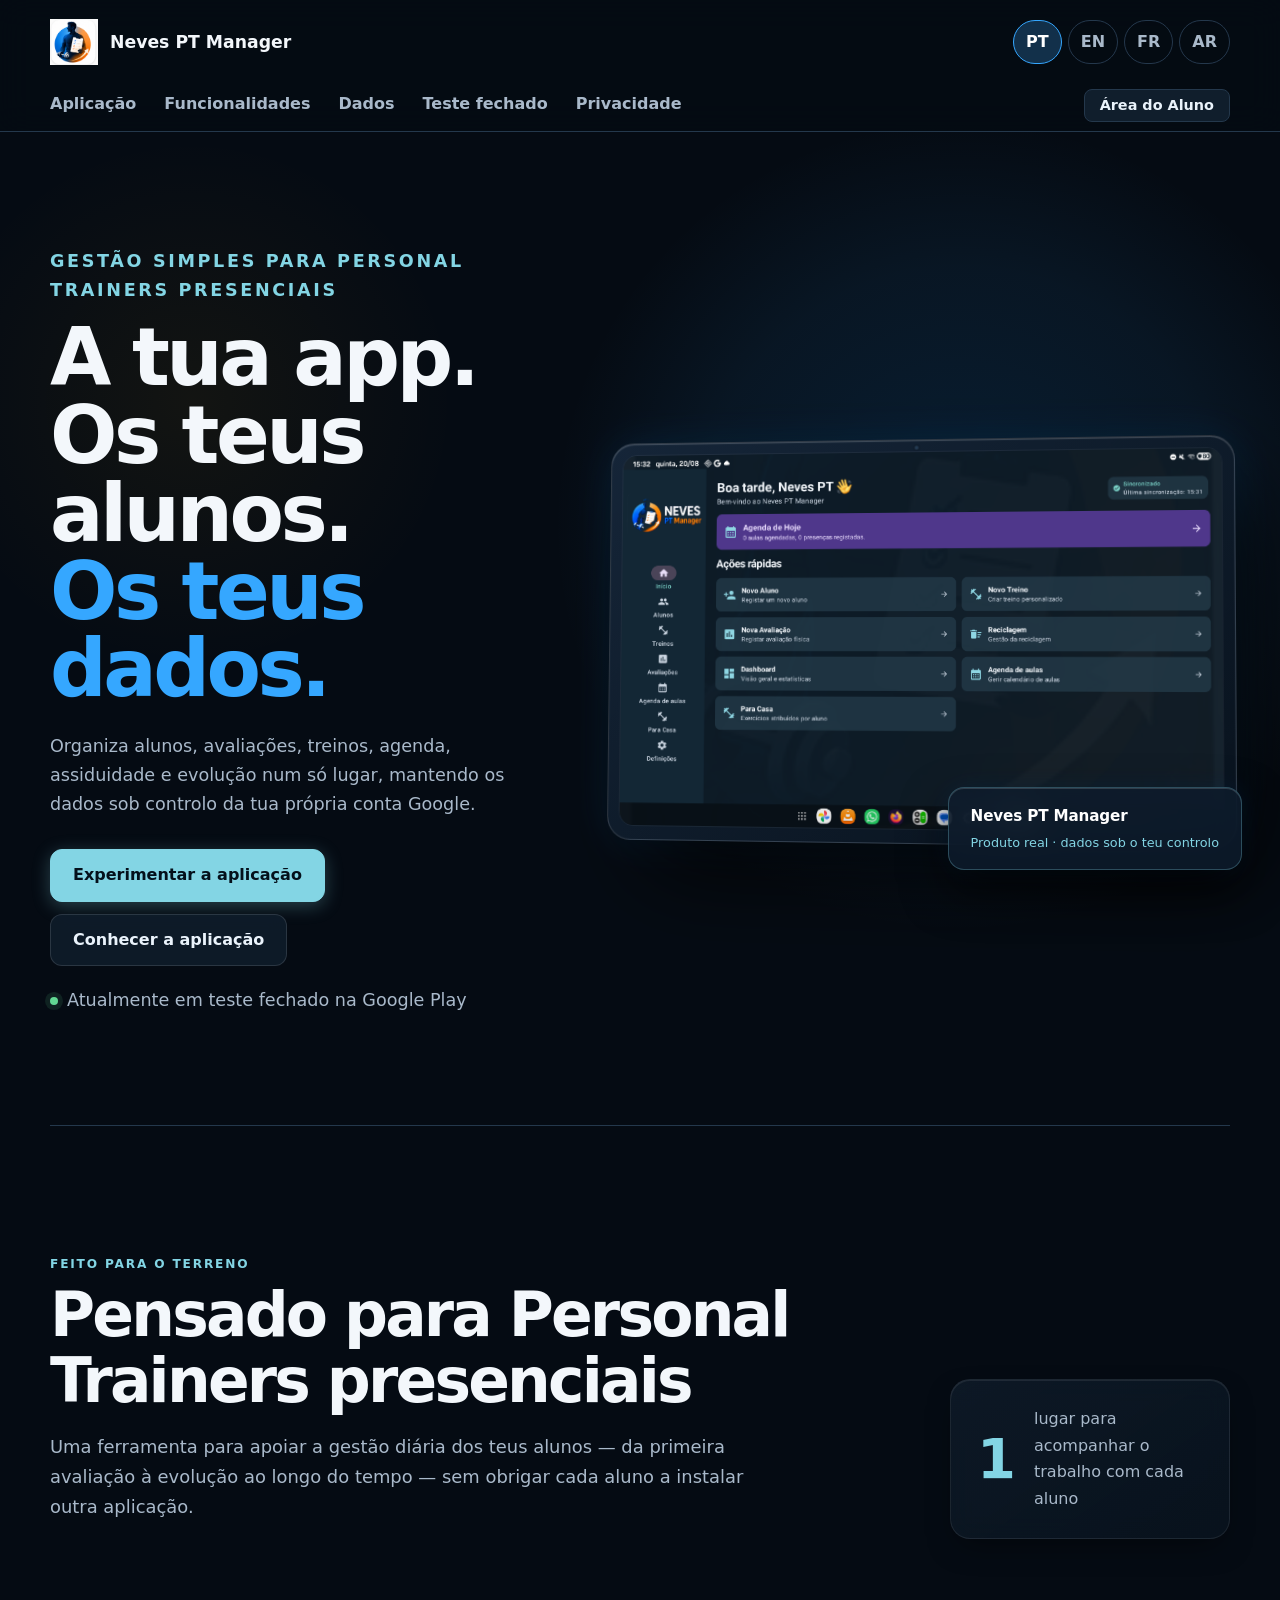
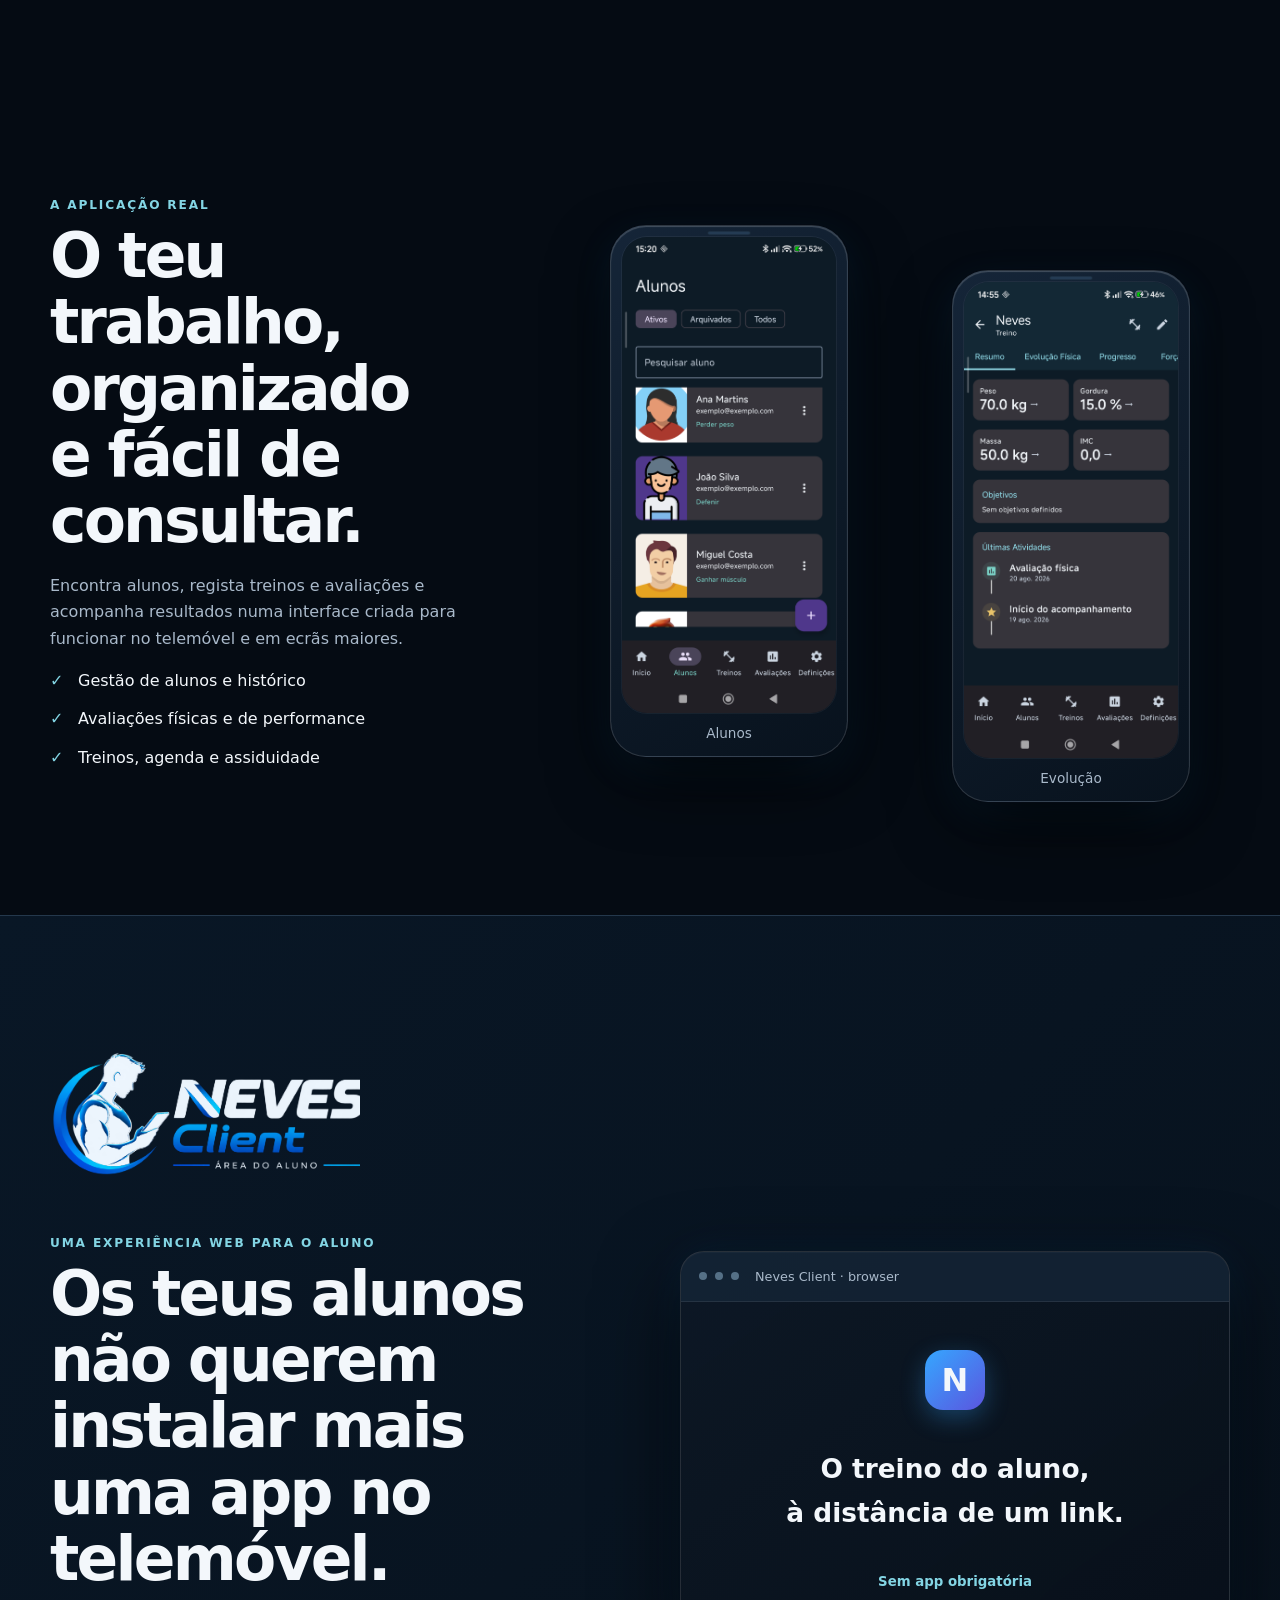
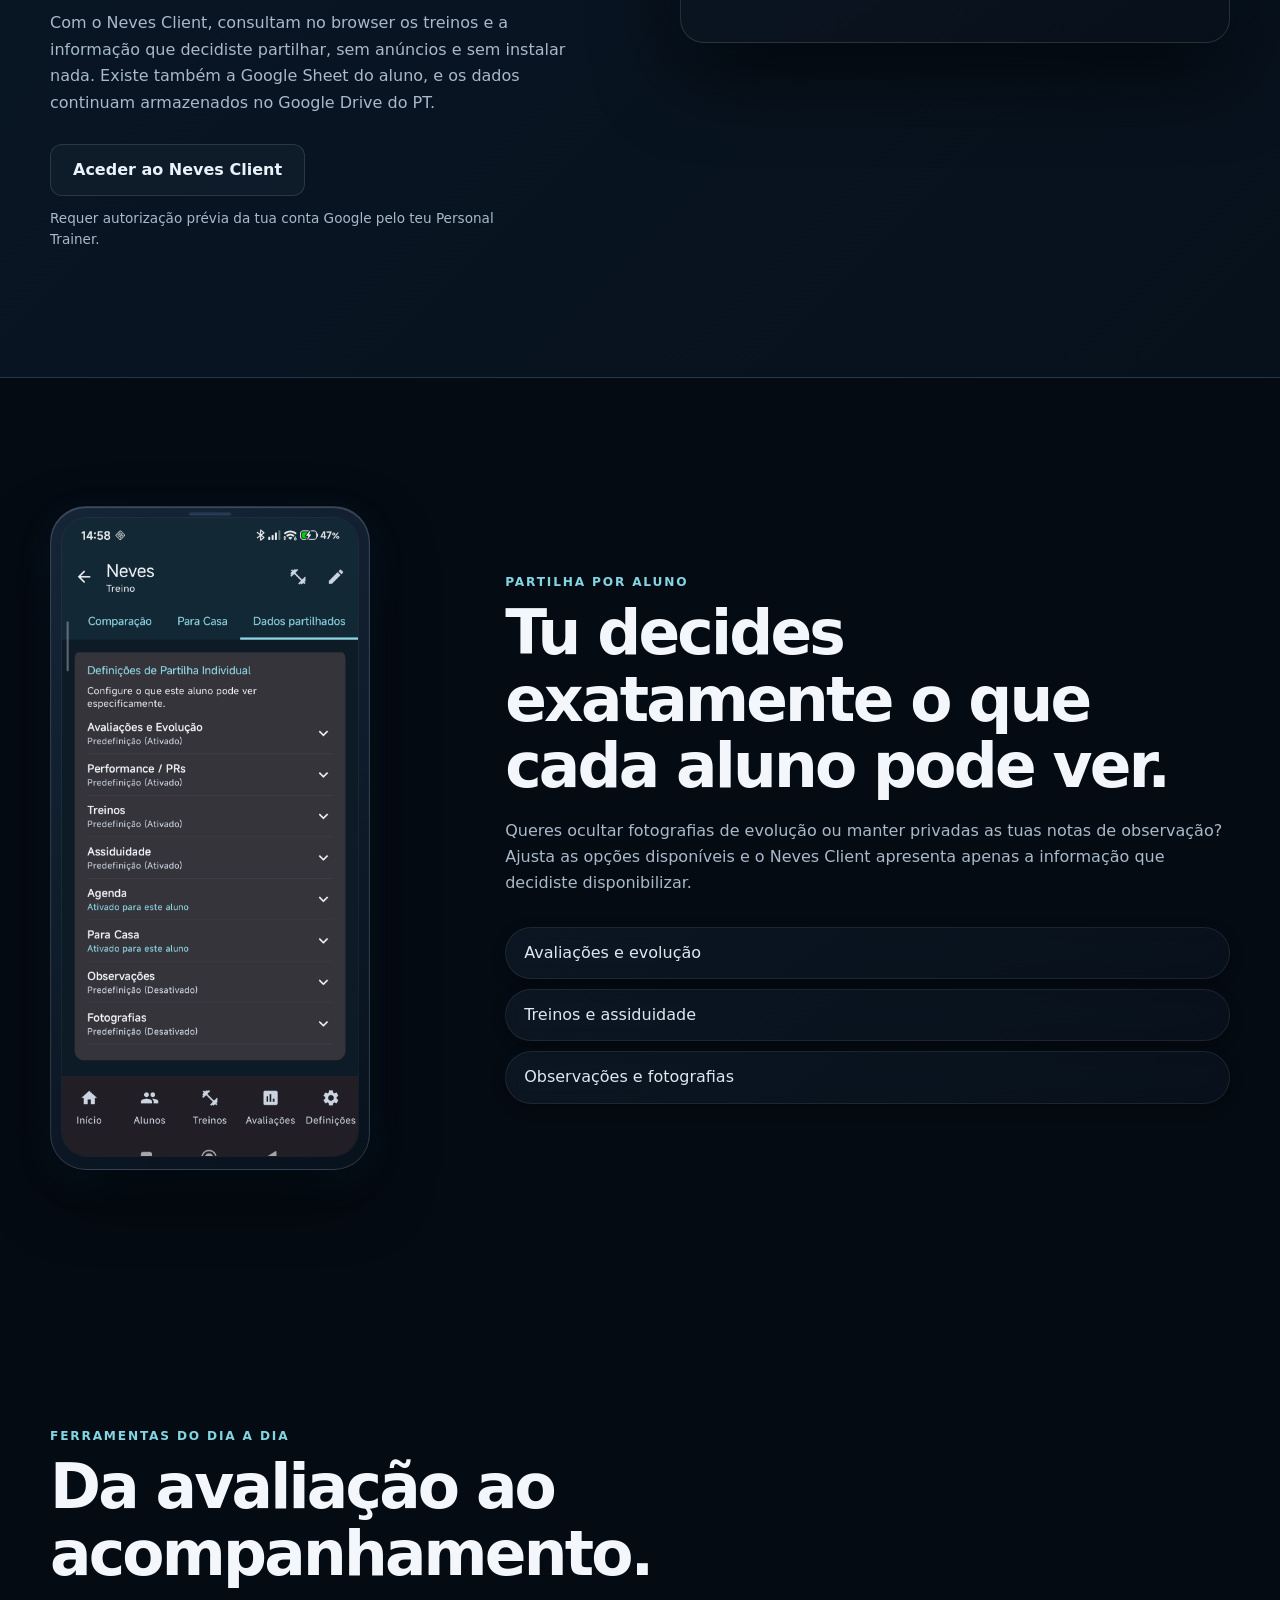
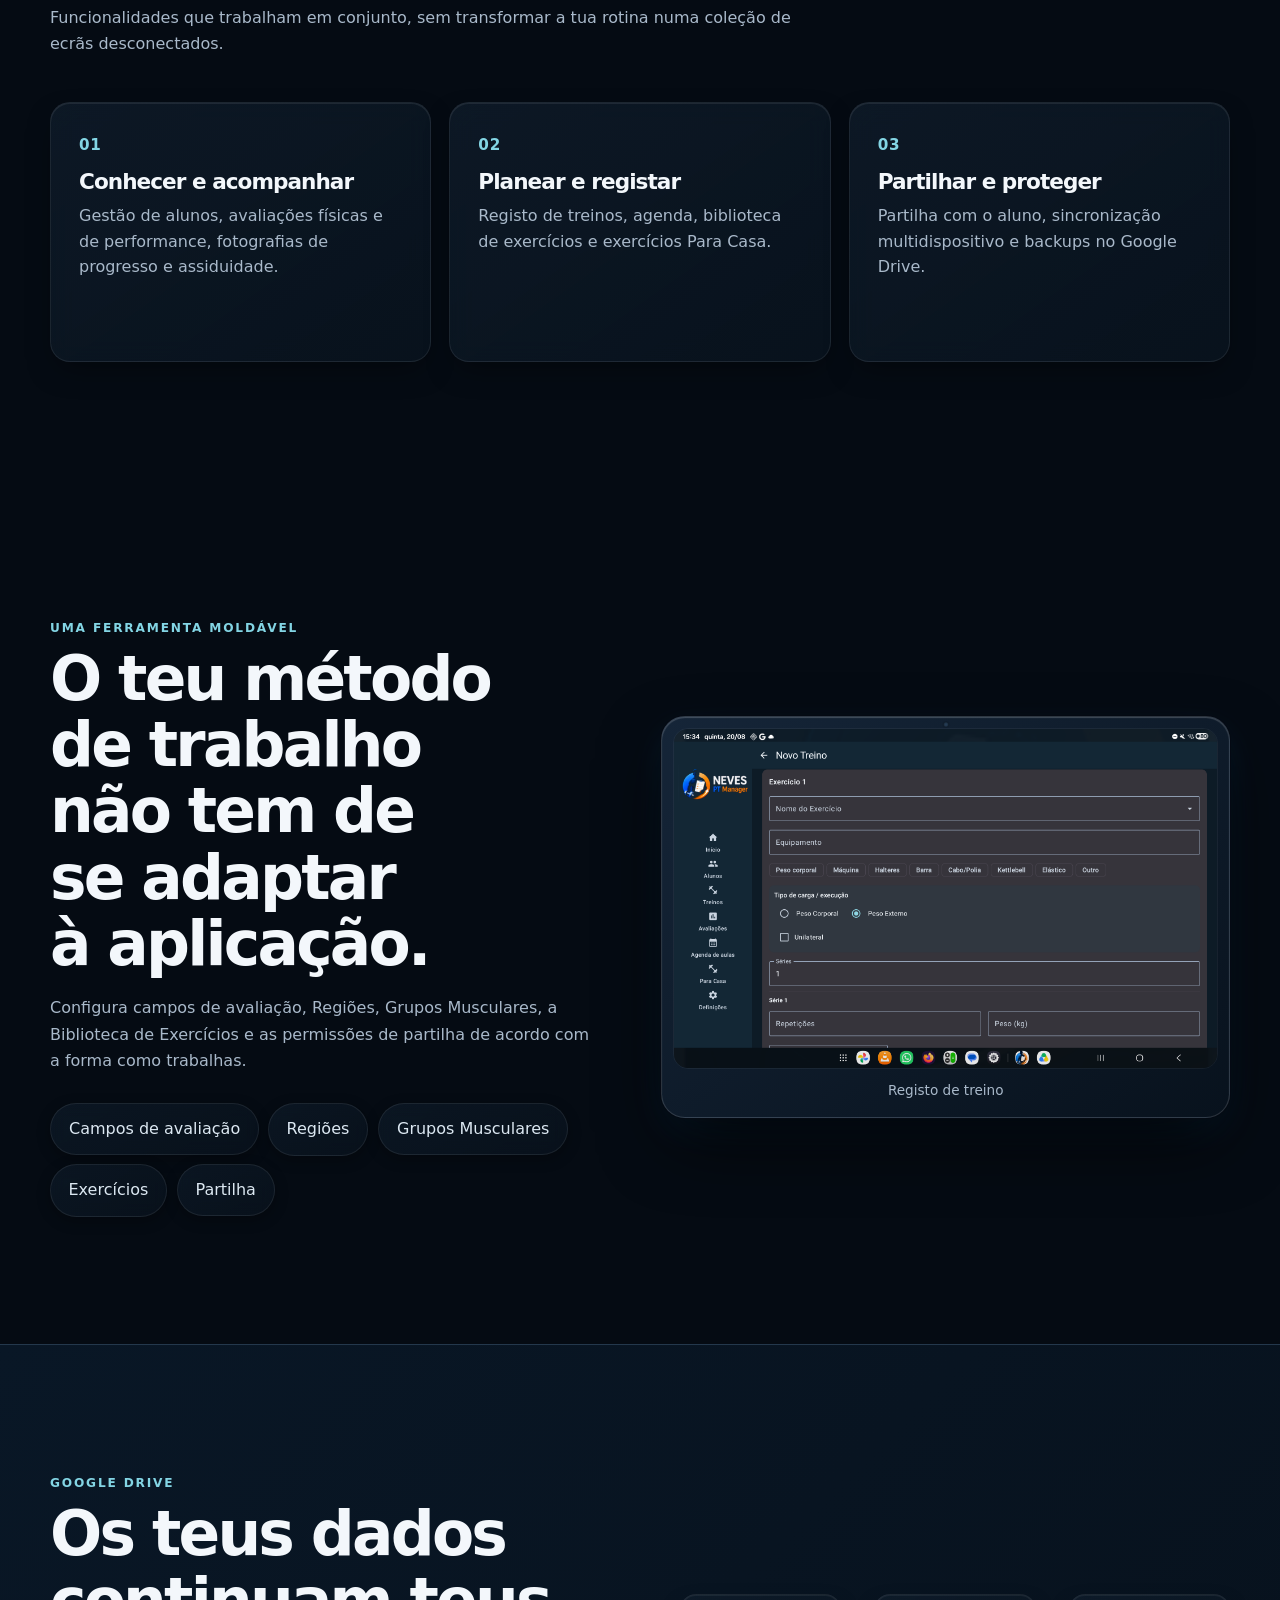
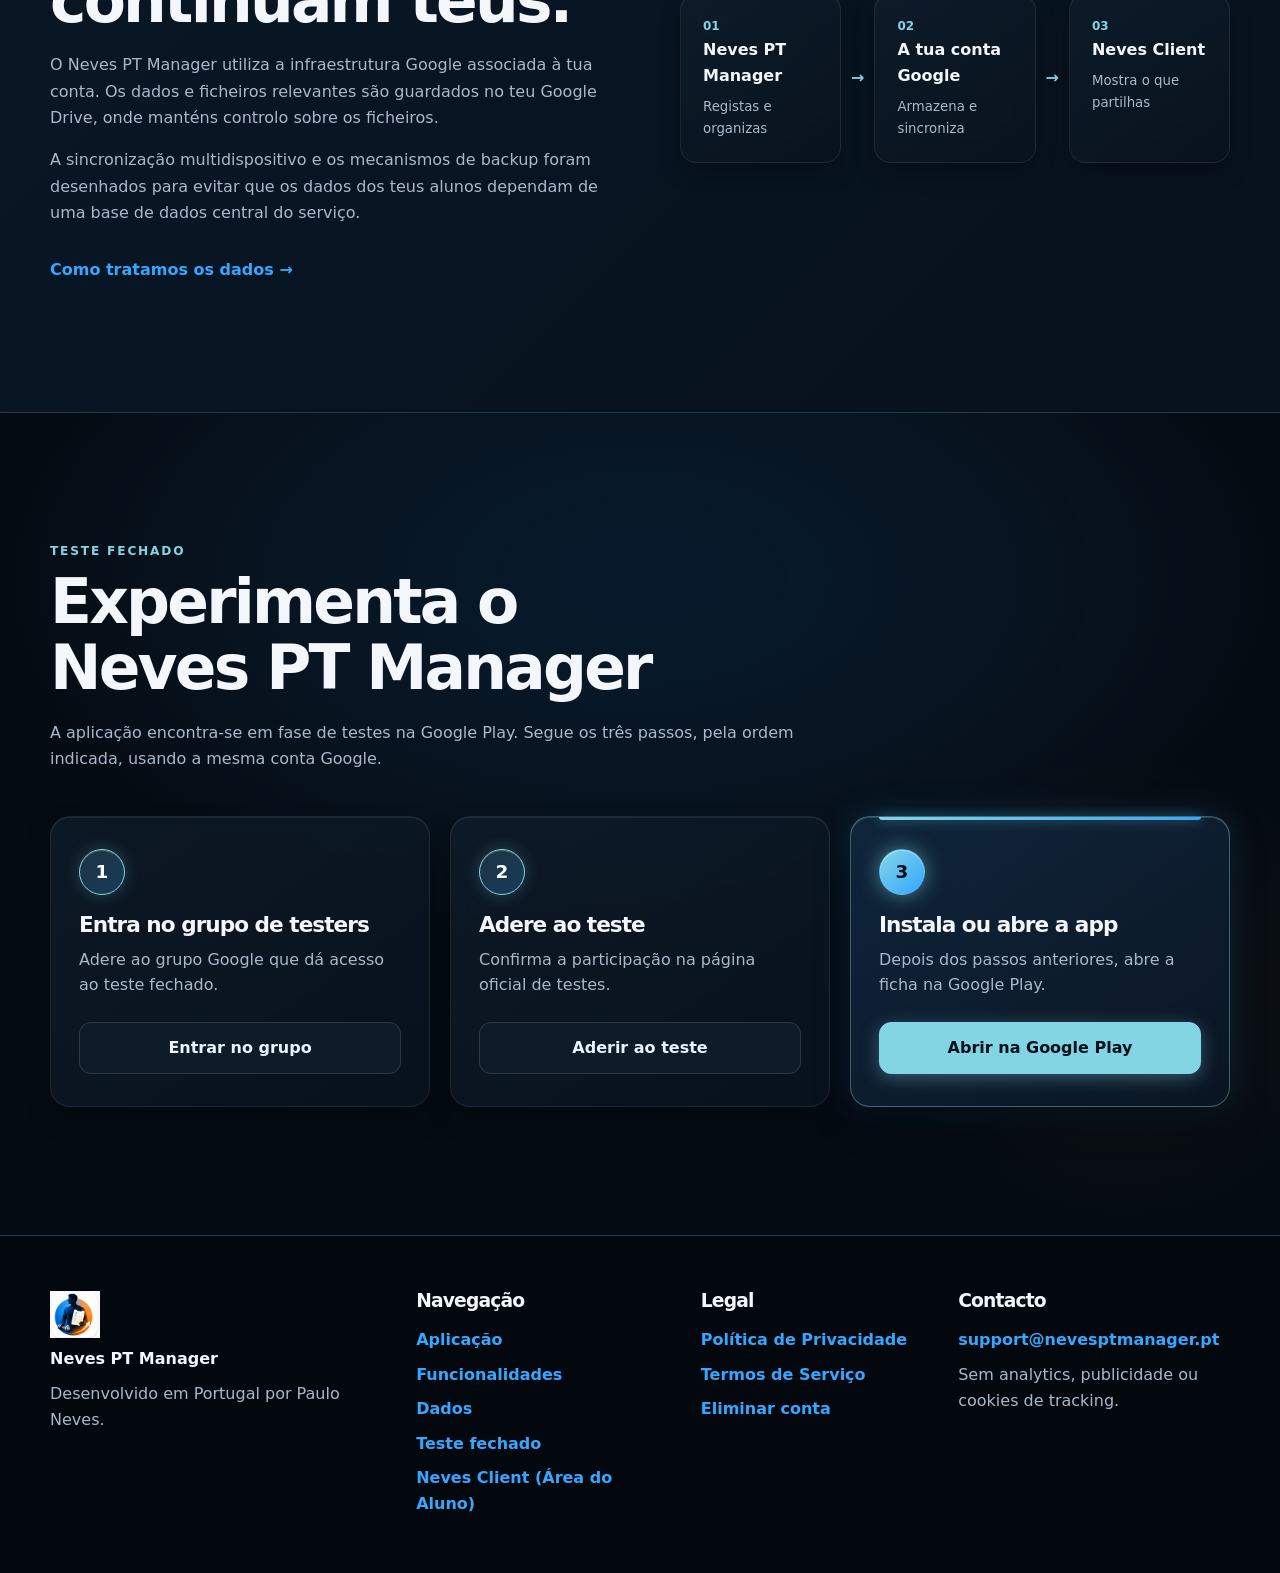
==== commit d6779258: "UI polish: modern device frames, glassmorphism, depth and closed test stepper" ====
--- a/index.html
+++ b/index.html
@@ -1,4 +1,14 @@
-<!doctype html><html lang="pt"><head><meta name="google-site-verification" content="Q30nKs-xTECpXd2YjNfsyPS6IQaZqvfWLSxcrp9KIRs"><meta charset="utf-8"><meta name="viewport" content="width=device-width,initial-scale=1"><meta name="description" content="Neves PT Manager — gestão simples para Personal Trainers presenciais, com os dados sob controlo da sua conta Google."><meta name="theme-color" content="#07111e"><meta property="og:title" content="Neves PT Manager"><meta property="og:description" content="A tua app. Os teus alunos. Os teus dados."><meta property="og:type" content="website"><meta property="og:url" content="https://nevesptmanager.pt/"><title>Neves PT Manager — A tua app. Os teus alunos. Os teus dados.</title><link rel="icon" type="image/png" href="assets/neves-pt-manager-icon.png"><link rel="stylesheet" href="style.css"><script src="landing.js" defer></script></head><body class="landing"><a class="skip-link" href="#content" data-t="skip">Saltar para o conteúdo</a>
+<!doctype html><html lang="pt"><head><meta name="google-site-verification" content="Q30nKs-xTECpXd2YjNfsyPS6IQaZqvfWLSxcrp9KIRs"><meta charset="utf-8"><meta name="viewport" content="width=device-width,initial-scale=1"><title>Neves PT Manager | App de Gestão para Personal Trainers</title><meta name="description" content="Aplicação para Personal Trainers gerirem alunos, treinos, avaliações físicas, desempenho e agenda. Dados guardados no Google Drive do PT. Sem mensalidades abusivas."><meta name="keywords" content="app personal trainer, gestão alunos pt, software personal trainer portugal, treino presencial, avaliações físicas, neves pt manager"><link rel="canonical" href="https://nevesptmanager.pt/"><meta name="theme-color" content="#07111e"><meta property="og:title" content="Neves PT Manager | App de Gestão para Personal Trainers"><meta property="og:description" content="Organiza alunos, treinos, avaliações físicas e agenda num só lugar, com controlo total no teu Google Drive."><meta property="og:type" content="website"><meta property="og:url" content="https://nevesptmanager.pt/"><meta property="og:image" content="https://nevesptmanager.pt/assets/screenshots/app-home-tablet.png"><meta name="twitter:card" content="summary_large_image"><meta name="twitter:title" content="Neves PT Manager | App de Gestão para Personal Trainers"><meta name="twitter:description" content="Organiza alunos, treinos, avaliações físicas e agenda num só lugar, com controlo total no teu Google Drive."><meta name="twitter:image" content="https://nevesptmanager.pt/assets/screenshots/app-home-tablet.png"><script type="application/ld+json">
+{
+  "@context": "https://schema.org",
+  "@type": "SoftwareApplication",
+  "name": "Neves PT Manager",
+  "operatingSystem": "Android, Web",
+  "applicationCategory": "HealthAndFitnessApplication",
+  "description": "App de gestão para Personal Trainers com acompanhamento de treinos, avaliações e sincronização com Google Drive.",
+  "url": "https://nevesptmanager.pt/"
+}
+</script><link rel="icon" type="image/png" href="assets/neves-pt-manager-icon.png"><link rel="stylesheet" href="style.css"><script src="landing.js" defer></script></head><body class="landing"><a class="skip-link" href="#content" data-t="skip">Saltar para o conteúdo</a>
 <header class="site-header"><div class="wrap header-row"><a class="site-brand" href="#pt" aria-label="Neves PT Manager"><img src="assets/neves-pt-manager-icon.png" alt=""><span>Neves PT Manager</span></a><div class="lang" aria-label="Idioma"><a href="#pt">PT</a><a href="#en">EN</a><a href="#fr">FR</a><a href="#ar">AR</a></div></div><nav class="product-nav wrap"><a href="#about" data-t="navApp">Aplicação</a><a href="#features" data-t="navFeatures">Funcionalidades</a><a href="#data" data-t="navData">Dados</a><a href="#test" data-t="navTest">Teste fechado</a><a data-legal="privacy" href="privacy.html#pt" data-t="privacy">Privacidade</a><a class="nav-student" target="_blank" rel="noopener noreferrer" href="https://student.nevesptmanager.pt" data-t="studentPortal">Área do Aluno</a></nav></header>
 <main id="content"><section class="hero wrap"><div class="hero-copy"><p class="eyebrow" data-t="heroEyebrow">Gestão simples para Personal Trainers presenciais</p><h1 data-html="claim">A tua app.<br>Os teus alunos.<br><span>Os teus dados.</span></h1><p class="lead" data-t="heroText">Organiza alunos, avaliações, treinos, agenda, assiduidade e evolução num só lugar, mantendo os dados sob controlo da tua própria conta Google.</p><div class="actions"><a class="button primary" href="#test" data-t="try">Experimentar a aplicação</a><a class="button secondary" href="#about" data-t="discover">Conhecer a aplicação</a></div><p class="test-note"><span></span><i data-t="closed">Atualmente em teste fechado na Google Play</i></p></div><div class="hero-visual"><div class="app-shot landscape"><img src="assets/screenshots/app-home-tablet.png" data-alt="homeAlt" alt="Ecrã inicial real do Neves PT Manager" width="1920" height="1200"></div><div class="floating-note"><b>Neves PT Manager</b><span data-t="realProduct">Produto real · dados sob o teu controlo</span></div></div></section>
 <section id="about" class="section wrap intro"><div><p class="eyebrow" data-t="ground">Feito para o terreno</p><h2 data-t="forWhom">Pensado para Personal Trainers presenciais</h2><p data-t="forText">Uma ferramenta para apoiar a gestão diária dos teus alunos — da primeira avaliação à evolução ao longo do tempo — sem obrigar cada aluno a instalar outra aplicação.</p></div><div class="metric"><strong>1</strong><span data-t="onePlace">lugar para acompanhar o trabalho com cada aluno</span></div></section>
--- a/style.css
+++ b/style.css
@@ -36,17 +36,232 @@
 .i18n-nav{width:100%;max-width:100%}.home-panel[dir="rtl"]{width:100%;max-width:100%}
 
 /* Official product landing page */
-.landing{--bg:#050b13;--surface:#0c1724;--surface2:#111f2d;--text:#f3f7fb;--muted:#a9b9ca;--line:#24384c;--accent:#35a7ff;--cyan:#83d5e4;min-width:0;overflow-x:hidden;background:radial-gradient(circle at 65% 12%,#0c3158 0,transparent 30rem),#050b13;color:var(--text)}
-.landing .wrap{width:min(1180px,calc(100% - 40px))}.landing .skip-link{position:fixed;top:-80px;left:16px;z-index:100;padding:12px 18px;background:#fff;color:#06111c}.landing .skip-link:focus{top:12px}.landing .site-header{position:relative;z-index:10;padding:18px 0 0;border-color:var(--line);background:#050b13e8;backdrop-filter:blur(16px)}
-.header-row{display:flex;align-items:center;justify-content:space-between;gap:24px}.site-brand{display:flex;align-items:center;gap:12px;color:var(--text);font-size:1.08rem;text-decoration:none}.site-brand img{width:48px;height:48px;object-fit:contain}.landing .lang{margin:0;flex-wrap:nowrap}.landing .lang a{display:grid;place-items:center;min-width:46px;min-height:44px;color:var(--muted);background:transparent}.landing .lang a[aria-current="page"]{border-color:var(--accent);color:#fff;background:#12304a}
-.landing .product-nav{display:flex;flex-wrap:nowrap;gap:28px;margin-top:13px;overflow-x:auto;scrollbar-width:none;-webkit-overflow-scrolling:touch}.landing .product-nav a{flex:none;padding:12px 0;border:0;border-bottom:2px solid transparent;border-radius:0;color:var(--muted);background:transparent}.landing .product-nav a:hover{color:#fff;border-bottom-color:var(--accent)}.landing .product-nav a.nav-student{display:inline-flex;align-items:center;align-self:center;flex:none;padding:7px 15px;border:1px solid var(--line);border-radius:8px;color:#eaf3fb;background:#101e2c;font-size:.9rem;font-weight:600;line-height:1.2;white-space:nowrap;text-decoration:none;transition:border-color .15s ease,background-color .15s ease,color .15s ease}.landing .product-nav a.nav-student:hover{border-color:var(--accent);color:#fff;background:#142739}@media(min-width:761px){.landing .product-nav a.nav-student{margin-inline-start:auto}}
-.landing h1,.landing h2,.landing h3{line-height:1.08;letter-spacing:-.045em}.landing h2{margin:8px 0 18px;font-size:clamp(2.15rem,4.8vw,4rem);text-wrap:balance}.landing p{color:var(--muted)}.eyebrow{margin:0;color:var(--cyan)!important;font-size:.76rem;font-weight:800;letter-spacing:.15em;text-transform:uppercase}.section{padding:clamp(72px,10vw,128px) 0}.landing .hero{display:grid;grid-template-columns:minmax(0,.85fr) minmax(430px,1.15fr);gap:clamp(40px,7vw,86px);align-items:center;padding:clamp(72px,9vw,115px) 0 92px}.landing .hero h1{margin:14px 0 24px;font-size:clamp(3.1rem,6.2vw,6rem);line-height:.98}.landing .hero h1 span{color:var(--accent)}.lead{max-width:650px;font-size:clamp(1.03rem,1.6vw,1.23rem)}.actions{display:flex;flex-wrap:wrap;gap:12px;margin-top:30px}.button{display:inline-flex;align-items:center;justify-content:center;min-height:50px;padding:12px 20px;border:1px solid var(--line);border-radius:10px;text-align:center;text-decoration:none}.button.primary{color:#04101b;background:var(--cyan);border-color:var(--cyan)}.button.secondary{color:#eaf3fb;background:#101e2c}.test-note{display:flex;align-items:center;gap:9px;margin-top:20px;font-size:.9rem}.test-note i{font-style:normal}.test-note span{width:8px;height:8px;border-radius:50%;background:#62d893;box-shadow:0 0 0 5px #62d8931c}
-.hero-visual{position:relative}.app-shot{overflow:hidden;border:1px solid #2b4258;border-radius:20px;background:#09131e;box-shadow:0 30px 80px #0008}.app-shot img{display:block;width:100%;height:auto}.app-shot figcaption{padding:10px 14px;color:var(--muted);font-size:.85rem}.hero-visual .landscape{transform:perspective(1100px) rotateY(-5deg) rotateX(2deg);box-shadow:28px 35px 90px #000a}.floating-note{position:absolute;right:-12px;bottom:-30px;display:flex;flex-direction:column;padding:17px 22px;border:1px solid #2c4964;border-radius:14px;background:#102337;box-shadow:0 18px 40px #0008}.floating-note span{color:var(--muted);font-size:.8rem}
-.intro{display:grid;grid-template-columns:1fr 280px;gap:70px;align-items:end;border-top:1px solid var(--line)}.intro p:not(.eyebrow){max-width:730px;font-size:1.12rem}.metric{display:flex;align-items:center;gap:18px;padding:26px;border:1px solid var(--line);border-radius:18px;background:var(--surface)}.metric strong{color:var(--cyan);font-size:3.5rem}.metric span{color:var(--muted)}
-.showcase{display:grid;grid-template-columns:.8fr 1.2fr;gap:80px;align-items:center}.check-list{display:grid;gap:12px;padding:0;list-style:none}.check-list li{position:relative;padding-left:28px}.check-list li::before{position:absolute;left:0;color:var(--cyan);content:'✓'}.phone-pair{display:flex;justify-content:center;gap:24px}.phone{width:min(270px,48%);border-radius:26px}.phone-lower{transform:translateY(45px)}
-.client-band,.data-band{border-block:1px solid var(--line);background:linear-gradient(135deg,#091726,#07111c)}.client-grid,.data-grid{display:grid;grid-template-columns:1fr 1fr;gap:80px;align-items:center}.client-logo{width:min(310px,70%);height:auto;margin-bottom:34px}.browser-card{overflow:hidden;border:1px solid #345069;border-radius:22px;background:#0a131e;box-shadow:0 30px 80px #0008}.browser-bar{display:flex;align-items:center;gap:7px;padding:13px 17px;background:#142638;color:var(--muted);font-size:.8rem}.browser-bar i{width:8px;height:8px;border-radius:50%;background:#557086}.browser-bar span{margin-inline-start:8px}.browser-content{display:grid;place-items:center;min-height:340px;padding:40px;text-align:center}.browser-icon{display:grid;place-items:center;width:60px;height:60px;border-radius:18px;background:linear-gradient(135deg,var(--accent),#5b55df);font-size:2rem;font-weight:900}.browser-content strong{margin:20px 0;font-size:1.65rem}.browser-content small{color:var(--cyan)}.client-actions{margin-top:28px}.client-btn{border-color:#2a4563;font-weight:600;transition:border-color .2s ease,background-color .2s ease,box-shadow .2s ease}.client-btn:hover{border-color:var(--accent);background:#162c42;box-shadow:0 4px 20px #1261a033}.client-note{margin:12px 0 0;font-size:.85rem;color:var(--muted);max-width:480px;line-height:1.5}
-.permissions{display:grid;grid-template-columns:340px 1fr;gap:clamp(50px,9vw,120px);align-items:center}.permission-shot{width:100%;max-height:660px}.permission-shot img{height:660px;object-fit:cover;object-position:top}.permission-list{display:grid;gap:10px;margin-top:30px}.permission-list span,.tag-cloud span{padding:12px 16px;border:1px solid var(--line);border-radius:999px;color:#dce8f2;background:var(--surface)}
-.section-heading{max-width:760px;margin-bottom:44px}.feature-groups{display:grid;grid-template-columns:repeat(3,1fr);gap:18px}.feature-groups article,.steps article{display:flex;flex-direction:column;min-height:260px;padding:28px;border:1px solid var(--line);border-radius:18px;background:linear-gradient(145deg,#101e2d,#09131e)}.feature-groups article>span,.steps article>span{color:var(--cyan);font-weight:800}.feature-groups h3,.steps h3{font-size:1.35rem}.customize{display:grid;grid-template-columns:1fr 1.05fr;gap:70px;align-items:center}.tag-cloud{display:flex;flex-wrap:wrap;gap:9px;margin-top:28px}.customize figure{margin:0}.data-flow{display:flex;align-items:stretch;gap:10px}.data-flow div{display:flex;flex:1;flex-direction:column;min-width:0;padding:20px;border:1px solid var(--line);border-radius:14px;background:#0b1927}.data-flow span{color:var(--cyan);font-size:.75rem}.data-flow small{margin-top:7px;color:var(--muted)}.data-flow i{align-self:center;color:var(--cyan);font-style:normal}.text-link{display:inline-block;margin-top:15px;text-decoration:none}.steps{display:grid;grid-template-columns:repeat(3,1fr);gap:18px}.steps article>span{display:grid;place-items:center;width:40px;height:40px;border:1px solid var(--cyan);border-radius:50%}.steps p{margin-bottom:24px}.steps .button{width:100%;margin-top:auto}.landing-footer{padding:55px 0;border-top:1px solid var(--line);background:#03080e}.footer-grid{display:grid;grid-template-columns:1.2fr .9fr .8fr 1fr;gap:40px}.footer-grid>div{display:flex;align-items:flex-start;flex-direction:column;gap:8px}.footer-grid img{width:50px}.footer-grid h3{margin:0 0 8px}.footer-grid p{margin:0}.footer-grid a{text-decoration:none}
-.landing[dir="rtl"]{}html[dir="rtl"] .landing{text-align:right}html[dir="rtl"] .hero-visual .landscape{transform:perspective(1100px) rotateY(5deg) rotateX(2deg)}html[dir="rtl"] .floating-note{right:auto;left:-12px}html[dir="rtl"] .check-list li{padding-left:0;padding-right:28px}html[dir="rtl"] .check-list li::before{left:auto;right:0}html[dir="rtl"] .data-flow i{transform:rotate(180deg)}
-@media(max-width:900px){.landing .hero,.client-grid,.data-grid{grid-template-columns:1fr}.landing .hero-visual{max-width:760px}.showcase,.customize{grid-template-columns:1fr}.showcase>div:first-child{max-width:700px}.permissions{grid-template-columns:280px 1fr;gap:45px}.intro{gap:35px}.feature-groups,.steps{grid-template-columns:1fr}.feature-groups article,.steps article{min-height:0}.data-flow{order:-1}.footer-grid{grid-template-columns:1fr 1fr}}
-@media(max-width:620px){.landing .wrap{width:min(100% - 28px,1180px)}.header-row{align-items:flex-start;flex-direction:column;gap:12px}.landing .lang{width:100%}.landing .lang a{flex:1}.landing .product-nav{gap:20px}.landing .hero{grid-template-columns:1fr;padding-top:56px}.landing .hero h1{font-size:clamp(2.75rem,14vw,4rem)}.hero-visual .landscape{transform:none!important}.floating-note{position:relative;right:auto!important;left:auto!important;bottom:auto;margin:-12px 14px 0}.intro,.permissions{grid-template-columns:1fr}.metric{max-width:320px}.phone-pair{gap:10px}.phone-lower{transform:translateY(25px)}.permission-shot{width:min(330px,88%);justify-self:center}.client-grid,.data-grid{gap:45px}.browser-content{min-height:280px}.customize{gap:38px}.data-flow{flex-direction:column}.data-flow i{align-self:flex-start;transform:rotate(90deg)!important}.footer-grid{grid-template-columns:1fr}.actions .button,.client-actions .button{width:100%}.section{padding:76px 0}}
+.landing{--bg:#050b13;--surface:#0c1724;--surface2:#111f2d;--text:#f3f7fb;--muted:#a9b9ca;--line:#24384c;--accent:#35a7ff;--cyan:#83d5e4;--amber:#f2a900;min-width:0;overflow-x:hidden;background-color:var(--bg);color:var(--text)}
+.landing .wrap{width:min(1180px,calc(100% - 40px))}
+.landing .skip-link{position:fixed;top:-80px;left:16px;z-index:100;padding:12px 18px;background:#fff;color:#06111c}
+.landing .skip-link:focus{top:12px}
+.landing .site-header{position:relative;z-index:10;padding:18px 0 0;border-bottom:1px solid var(--line);background:#050b13e8;backdrop-filter:blur(16px);-webkit-backdrop-filter:blur(16px)}
+.header-row{display:flex;align-items:center;justify-content:space-between;gap:24px}
+.site-brand{display:flex;align-items:center;gap:12px;color:var(--text);font-size:1.08rem;text-decoration:none}
+.site-brand img{width:48px;height:48px;object-fit:contain}
+.landing .lang{margin:0;flex-wrap:nowrap}
+.landing .lang a{display:grid;place-items:center;min-width:46px;min-height:44px;color:var(--muted);background:transparent;border:1px solid var(--line);border-radius:999px;transition:color .2s ease,border-color .2s ease,background-color .2s ease}
+.landing .lang a:hover{color:#fff;border-color:var(--accent)}
+.landing .lang a[aria-current="page"]{border-color:var(--accent);color:#fff;background:#12304a}
+.landing .product-nav{display:flex;flex-wrap:nowrap;gap:28px;margin-top:13px;overflow-x:auto;scrollbar-width:none;-webkit-overflow-scrolling:touch}
+.landing .product-nav a{flex:none;padding:12px 0;border:0;border-bottom:2px solid transparent;border-radius:0;color:var(--muted);background:transparent;transition:color .2s ease,border-color .2s ease}
+.landing .product-nav a:hover{color:#fff;border-bottom-color:var(--accent)}
+.landing .product-nav a.nav-student{display:inline-flex;align-items:center;align-self:center;flex:none;padding:7px 15px;border:1px solid var(--line);border-radius:8px;color:#eaf3fb;background:#101e2c;font-size:.9rem;font-weight:600;line-height:1.2;white-space:nowrap;text-decoration:none;transition:border-color .2s ease,background-color .2s ease,color .2s ease,box-shadow .2s ease}
+.landing .product-nav a.nav-student:hover{border-color:var(--accent);color:#fff;background:#142739;box-shadow:0 0 16px rgba(53,167,255,.2)}
+@media(min-width:761px){.landing .product-nav a.nav-student{margin-inline-start:auto}}
+
+.landing h1,.landing h2,.landing h3{line-height:1.08;letter-spacing:-.045em}
+.landing h2{margin:8px 0 18px;font-size:clamp(2.15rem,4.8vw,4rem);text-wrap:balance}
+.landing p{color:var(--muted)}
+.eyebrow{margin:0;color:var(--cyan)!important;font-size:.76rem;font-weight:800;letter-spacing:.15em;text-transform:uppercase}
+.section{padding:clamp(72px,10vw,128px) 0}
+
+/* Hero Section with Depth */
+.landing .hero{position:relative;display:grid;grid-template-columns:minmax(0,.85fr) minmax(430px,1.15fr);gap:clamp(40px,7vw,86px);align-items:center;padding:clamp(72px,9vw,115px) 0 92px}
+.landing .hero::before{content:"";position:absolute;top:-40px;bottom:0;left:50%;transform:translateX(-50%);width:100vw;background:radial-gradient(circle 580px at 75% 42%,rgba(18,97,160,.22) 0%,rgba(53,167,255,.07) 45%,transparent 70%),radial-gradient(circle 440px at 15% 30%,rgba(242,169,0,.06) 0%,transparent 60%);pointer-events:none;z-index:0}
+.hero-copy,.hero-visual{position:relative;z-index:1}
+.landing .hero h1{margin:14px 0 24px;font-size:clamp(3.1rem,6.2vw,6rem);line-height:.98}
+.landing .hero h1 span{color:var(--accent)}
+.lead{max-width:650px;font-size:clamp(1.03rem,1.6vw,1.23rem)}
+.actions{display:flex;flex-wrap:wrap;gap:12px;margin-top:30px}
+.button{display:inline-flex;align-items:center;justify-content:center;min-height:50px;padding:12px 22px;border:1px solid var(--line);border-radius:12px;text-align:center;text-decoration:none;font-weight:650;transition:transform .2s cubic-bezier(.16,1,.3,1),border-color .2s ease,background-color .2s ease,box-shadow .2s ease,color .2s ease}
+.button.primary{color:#04101b;background:var(--cyan);border-color:var(--cyan);box-shadow:0 4px 18px rgba(131,213,228,.28)}
+.button.primary:hover{transform:translateY(-2px);background:#9be4f2;border-color:#9be4f2;box-shadow:0 8px 25px rgba(131,213,228,.45)}
+.button.secondary{color:#eaf3fb;background:rgba(16,30,44,.85);border-color:rgba(255,255,255,.12);backdrop-filter:blur(10px);-webkit-backdrop-filter:blur(10px)}
+.button.secondary:hover{transform:translateY(-2px);color:#fff;border-color:var(--accent);background:rgba(22,44,68,.92);box-shadow:0 6px 22px rgba(18,97,160,.28)}
+.test-note{display:flex;align-items:center;gap:9px;margin-top:20px;font-size:.9rem}
+.test-note i{font-style:normal}
+.test-note span{width:8px;height:8px;border-radius:50%;background:#62d893;box-shadow:0 0 0 5px #62d8931c}
+
+/* Hero Visual & Device Frames */
+.hero-visual{position:relative}
+
+/* Base Device Frame styling */
+.app-shot{position:relative;overflow:hidden;background:linear-gradient(145deg,#152538 0%,#08121d 100%);border:1px solid rgba(255,255,255,.14);box-shadow:0 0 0 1px rgba(5,11,19,.9),0 28px 70px -12px rgba(0,0,0,.85),0 12px 35px rgba(18,97,160,.16),inset 0 1px 1px rgba(255,255,255,.2)}
+.app-shot img{display:block;width:100%;height:auto}
+.app-shot figcaption{padding:10px 14px 2px;color:var(--muted);font-size:.85rem;text-align:center}
+
+/* Tablet Frame (Landscape) */
+.app-shot.landscape{padding:11px 11px 13px;border-radius:24px}
+.app-shot.landscape::before{content:"";position:absolute;top:5px;left:50%;transform:translateX(-50%);width:5px;height:5px;border-radius:50%;background:#263e57;box-shadow:0 0 1px #050b13,inset 0 0 2px rgba(0,0,0,.8);z-index:2}
+.app-shot.landscape img{border-radius:15px;border:1px solid rgba(255,255,255,.05)}
+
+/* Hero 3D angle */
+.hero-visual .landscape{transform:perspective(1200px) rotateY(-5deg) rotateX(2deg);box-shadow:30px 40px 95px -10px rgba(0,0,0,.85),0 0 45px rgba(18,97,160,.2),inset 0 1px 1px rgba(255,255,255,.2);transition:transform .4s cubic-bezier(.16,1,.3,1),box-shadow .4s ease}
+.hero-visual .landscape:hover{transform:perspective(1200px) rotateY(-2deg) rotateX(1deg) translateY(-4px);box-shadow:34px 45px 105px -10px rgba(0,0,0,.9),0 0 55px rgba(53,167,255,.25),inset 0 1px 1px rgba(255,255,255,.25)}
+
+/* Floating Note in Hero */
+.floating-note{position:absolute;right:-12px;bottom:-28px;display:flex;flex-direction:column;gap:3px;padding:16px 22px;border:1px solid rgba(131,213,228,.28);border-radius:16px;background:rgba(14,28,44,.85);backdrop-filter:blur(16px);-webkit-backdrop-filter:blur(16px);box-shadow:0 20px 45px rgba(0,0,0,.65),0 0 25px rgba(18,97,160,.15),inset 0 1px 0 rgba(255,255,255,.15);z-index:3;transition:transform .25s ease,border-color .25s ease,box-shadow .25s ease}
+.floating-note:hover{transform:translateY(-3px);border-color:rgba(131,213,228,.55);box-shadow:0 24px 50px rgba(0,0,0,.75),0 0 30px rgba(131,213,228,.25),inset 0 1px 0 rgba(255,255,255,.2)}
+.floating-note b{color:#fff;font-size:.95rem;letter-spacing:-.01em}
+.floating-note span{color:var(--cyan);font-size:.8rem;font-weight:500}
+
+/* Intro Section & Metric Glass Card */
+.intro{display:grid;grid-template-columns:1fr 280px;gap:70px;align-items:end;border-top:1px solid var(--line)}
+.intro p:not(.eyebrow){max-width:730px;font-size:1.12rem}
+.metric{display:flex;align-items:center;gap:18px;padding:26px;border:1px solid rgba(255,255,255,.08);border-radius:20px;background:linear-gradient(145deg,rgba(16,30,45,.72) 0%,rgba(9,19,30,.88) 100%);backdrop-filter:blur(12px);-webkit-backdrop-filter:blur(12px);box-shadow:0 12px 30px -10px rgba(0,0,0,.5),inset 0 1px 0 rgba(255,255,255,.08);transition:transform .25s cubic-bezier(.16,1,.3,1),border-color .25s ease,box-shadow .25s ease}
+.metric:hover{transform:translateY(-3px);border-color:rgba(131,213,228,.35);box-shadow:0 18px 40px -10px rgba(0,0,0,.65),0 0 25px rgba(131,213,228,.15)}
+.metric strong{color:var(--cyan);font-size:3.5rem;line-height:1}
+.metric span{color:var(--muted)}
+
+/* Showcase & Phone Frames */
+.showcase{display:grid;grid-template-columns:.8fr 1.2fr;gap:80px;align-items:center}
+.check-list{display:grid;gap:12px;padding:0;list-style:none}
+.check-list li{position:relative;padding-left:28px}
+.check-list li::before{position:absolute;left:0;color:var(--cyan);content:'✓';font-weight:700}
+
+/* Phone Mockup Frame */
+.app-shot.phone{padding:10px 10px 12px;border-radius:36px;transition:transform .3s cubic-bezier(.16,1,.3,1),border-color .3s ease,box-shadow .3s ease}
+.app-shot.phone::before{content:"";position:absolute;top:5px;left:50%;transform:translateX(-50%);width:44px;height:4px;border-radius:3px;background:#263e57;box-shadow:inset 0 0 2px rgba(0,0,0,.8);z-index:2}
+.app-shot.phone img{border-radius:26px;border:1px solid rgba(255,255,255,.05)}
+.app-shot.phone figcaption{padding:8px 10px 0;color:var(--muted);font-size:.85rem;text-align:center;font-weight:500}
+
+.phone-pair{display:flex;justify-content:center;gap:24px}
+.phone-pair .phone{width:min(270px,48%)}
+.phone-pair .phone:hover{transform:translateY(-6px);border-color:rgba(131,213,228,.35);box-shadow:0 30px 70px -10px rgba(0,0,0,.9),0 0 35px rgba(53,167,255,.2),inset 0 1px 1px rgba(255,255,255,.25)}
+.phone-pair .phone-lower{transform:translateY(45px)}
+.phone-pair .phone-lower:hover{transform:translateY(39px);border-color:rgba(131,213,228,.35);box-shadow:0 30px 70px -10px rgba(0,0,0,.9),0 0 35px rgba(53,167,255,.2),inset 0 1px 1px rgba(255,255,255,.25)}
+
+/* Client Band & Browser Mockup */
+.client-band,.data-band{border-block:1px solid var(--line);background:linear-gradient(135deg,#091726,#07111c)}
+.client-grid,.data-grid{display:grid;grid-template-columns:1fr 1fr;gap:80px;align-items:center}
+.client-logo{width:min(310px,70%);height:auto;margin-bottom:34px}
+.browser-card{overflow:hidden;border:1px solid rgba(255,255,255,.12);border-radius:24px;background:linear-gradient(145deg,rgba(14,25,38,.9),rgba(8,16,26,.96));backdrop-filter:blur(16px);-webkit-backdrop-filter:blur(16px);box-shadow:0 30px 80px rgba(0,0,0,.7),0 0 40px rgba(18,97,160,.14),inset 0 1px 0 rgba(255,255,255,.1);transition:transform .3s cubic-bezier(.16,1,.3,1),border-color .3s ease,box-shadow .3s ease}
+.browser-card:hover{transform:translateY(-4px);border-color:rgba(131,213,228,.35);box-shadow:0 35px 90px rgba(0,0,0,.8),0 0 50px rgba(53,167,255,.2),inset 0 1px 0 rgba(255,255,255,.15)}
+.browser-bar{display:flex;align-items:center;gap:8px;padding:14px 18px;background:rgba(20,38,56,.75);border-bottom:1px solid rgba(255,255,255,.08);color:var(--muted);font-size:.8rem}
+.browser-bar i{width:8px;height:8px;border-radius:50%;background:#557086}
+.browser-bar span{margin-inline-start:8px}
+.browser-content{display:grid;place-items:center;min-height:340px;padding:40px;text-align:center}
+.browser-icon{display:grid;place-items:center;width:60px;height:60px;border-radius:18px;background:linear-gradient(135deg,var(--accent),#5b55df);font-size:2rem;font-weight:900;box-shadow:0 8px 24px rgba(53,167,255,.3)}
+.browser-content strong{margin:20px 0;font-size:1.65rem}
+.browser-content small{color:var(--cyan);font-weight:600}
+.client-actions{margin-top:28px}
+.client-btn{border-color:rgba(255,255,255,.14);font-weight:600;background:rgba(16,30,44,.85);backdrop-filter:blur(10px);transition:border-color .2s ease,background-color .2s ease,box-shadow .2s ease,transform .2s ease}
+.client-btn:hover{transform:translateY(-2px);border-color:var(--accent);background:rgba(22,44,66,.95);box-shadow:0 6px 24px rgba(18,97,160,.3)}
+.client-note{margin:12px 0 0;font-size:.85rem;color:var(--muted);max-width:480px;line-height:1.5}
+
+/* Permissions Section */
+.permissions{display:grid;grid-template-columns:340px 1fr;gap:clamp(50px,9vw,120px);align-items:center}
+.permission-shot{width:100%;max-width:320px;max-height:680px}
+.permission-shot img{height:640px;object-fit:cover;object-position:top}
+.permission-shot:hover{transform:translateY(-4px);border-color:rgba(131,213,228,.35);box-shadow:0 30px 70px -10px rgba(0,0,0,.9),0 0 35px rgba(53,167,255,.2),inset 0 1px 1px rgba(255,255,255,.25)}
+.permission-list{display:grid;gap:10px;margin-top:30px}
+.permission-list span,.tag-cloud span{padding:12px 18px;border:1px solid rgba(255,255,255,.08);border-radius:999px;color:#dce8f2;background:linear-gradient(145deg,rgba(16,30,45,.6) 0%,rgba(9,19,30,.75) 100%);backdrop-filter:blur(8px);-webkit-backdrop-filter:blur(8px);box-shadow:0 4px 14px rgba(0,0,0,.3);transition:transform .2s ease,border-color .2s ease,background-color .2s ease,box-shadow .2s ease}
+.permission-list span:hover,.tag-cloud span:hover{transform:translateY(-2px);border-color:rgba(131,213,228,.4);background:rgba(20,40,62,.8);box-shadow:0 6px 18px rgba(0,0,0,.4),0 0 15px rgba(131,213,228,.15)}
+
+/* Feature Groups with Glassmorphism */
+.section-heading{max-width:760px;margin-bottom:44px}
+.feature-groups{display:grid;grid-template-columns:repeat(3,1fr);gap:18px}
+.feature-groups article{position:relative;display:flex;flex-direction:column;min-height:260px;padding:30px 28px;border:1px solid rgba(255,255,255,.08);border-radius:20px;background:linear-gradient(145deg,rgba(16,30,45,.72) 0%,rgba(9,19,30,.88) 100%);backdrop-filter:blur(12px);-webkit-backdrop-filter:blur(12px);box-shadow:0 12px 30px -10px rgba(0,0,0,.5),inset 0 1px 0 rgba(255,255,255,.08);transition:transform .25s cubic-bezier(.16,1,.3,1),border-color .25s ease,box-shadow .25s ease}
+.feature-groups article:hover{transform:translateY(-4px);border-color:rgba(53,167,255,.35);box-shadow:0 20px 45px -10px rgba(0,0,0,.65),0 0 25px rgba(53,167,255,.14),inset 0 1px 0 rgba(255,255,255,.14)}
+.feature-groups article>span{display:inline-block;color:var(--cyan);font-weight:800;font-size:.95rem;letter-spacing:.05em;margin-bottom:12px}
+.feature-groups h3{font-size:1.35rem;margin:0 0 10px}
+.feature-groups p{margin:0;line-height:1.6}
+
+/* Customize Section */
+.customize{display:grid;grid-template-columns:1fr 1.05fr;gap:70px;align-items:center}
+.tag-cloud{display:flex;flex-wrap:wrap;gap:9px;margin-top:28px}
+.customize figure{margin:0}
+.customize .landscape:hover{transform:translateY(-4px);border-color:rgba(131,213,228,.35);box-shadow:0 35px 85px -10px rgba(0,0,0,.9),0 0 45px rgba(53,167,255,.2),inset 0 1px 1px rgba(255,255,255,.25);transition:transform .3s ease,box-shadow .3s ease,border-color .3s ease}
+
+/* Data Flow Glass Cards */
+.data-flow{display:flex;align-items:stretch;gap:10px}
+.data-flow div{display:flex;flex:1;flex-direction:column;min-width:0;padding:22px;border:1px solid rgba(255,255,255,.08);border-radius:16px;background:linear-gradient(145deg,rgba(16,30,45,.72) 0%,rgba(9,19,30,.88) 100%);backdrop-filter:blur(12px);-webkit-backdrop-filter:blur(12px);box-shadow:0 10px 25px -8px rgba(0,0,0,.5),inset 0 1px 0 rgba(255,255,255,.06);transition:transform .25s cubic-bezier(.16,1,.3,1),border-color .25s ease,box-shadow .25s ease}
+.data-flow div:hover{transform:translateY(-3px);border-color:rgba(53,167,255,.35);box-shadow:0 16px 35px -8px rgba(0,0,0,.6),0 0 20px rgba(53,167,255,.14)}
+.data-flow span{color:var(--cyan);font-size:.75rem;font-weight:700}
+.data-flow small{margin-top:7px;color:var(--muted)}
+.data-flow i{align-self:center;color:var(--cyan);font-style:normal;font-weight:700}
+.text-link{display:inline-block;margin-top:15px;text-decoration:none;transition:color .2s ease,transform .2s ease}
+.text-link:hover{transform:translateX(3px);color:var(--cyan)}
+
+/* Closed Testing Section with Stepper & Depth */
+.landing .testing{position:relative}
+.landing .testing::before{content:"";position:absolute;top:0;bottom:0;left:50%;transform:translateX(-50%);width:100vw;background:radial-gradient(ellipse 850px 480px at 50% 20%,rgba(18,97,160,.18) 0%,rgba(53,167,255,.05) 50%,transparent 75%),radial-gradient(circle 400px at 88% 70%,rgba(242,169,0,.05) 0%,transparent 60%);pointer-events:none;z-index:0}
+.testing .section-heading,.testing .steps{position:relative;z-index:1}
+
+.steps{display:grid;grid-template-columns:repeat(3,1fr);gap:20px}
+.steps article{position:relative;display:flex;flex-direction:column;min-height:280px;padding:32px 28px;border:1px solid rgba(255,255,255,.08);border-radius:20px;background:linear-gradient(145deg,rgba(16,30,45,.72) 0%,rgba(9,19,30,.88) 100%);backdrop-filter:blur(12px);-webkit-backdrop-filter:blur(12px);box-shadow:0 12px 30px -10px rgba(0,0,0,.5),inset 0 1px 0 rgba(255,255,255,.08);transition:transform .25s cubic-bezier(.16,1,.3,1),border-color .25s ease,box-shadow .25s ease}
+.steps article:hover{transform:translateY(-4px);border-color:rgba(53,167,255,.35);box-shadow:0 20px 45px -10px rgba(0,0,0,.65),0 0 25px rgba(53,167,255,.14),inset 0 1px 0 rgba(255,255,255,.14)}
+.steps article>span{display:grid;place-items:center;width:46px;height:46px;margin-bottom:18px;border-radius:50%;font-size:1.15rem;font-weight:800;color:#fff;background:linear-gradient(135deg,rgba(131,213,228,.15),rgba(53,167,255,.25));border:1.5px solid var(--cyan);box-shadow:0 0 16px rgba(131,213,228,.25),inset 0 1px 0 rgba(255,255,255,.2);transition:box-shadow .25s ease,transform .25s ease}
+.steps article:hover>span{box-shadow:0 0 24px rgba(131,213,228,.45),inset 0 1px 0 rgba(255,255,255,.3);transform:scale(1.06)}
+.steps h3{margin:0 0 10px;font-size:1.35rem}
+.steps p{margin:0 0 24px;line-height:1.6}
+.steps .button{width:100%;margin-top:auto}
+
+/* Step 3 - Final culmination step */
+.steps article:last-child{border-color:rgba(131,213,228,.38);background:linear-gradient(145deg,rgba(18,42,66,.85) 0%,rgba(10,22,36,.94) 100%);box-shadow:0 16px 40px -10px rgba(0,0,0,.65),0 0 35px rgba(53,167,255,.18),inset 0 1px 0 rgba(255,255,255,.15)}
+.steps article:last-child::before{content:"";position:absolute;top:0;left:28px;right:28px;height:3px;border-radius:0 0 4px 4px;background:linear-gradient(90deg,var(--cyan),var(--accent));box-shadow:0 0 12px rgba(131,213,228,.6)}
+.steps article:last-child:hover{transform:translateY(-6px);border-color:var(--cyan);box-shadow:0 24px 50px -10px rgba(0,0,0,.75),0 0 45px rgba(131,213,228,.3),inset 0 1px 0 rgba(255,255,255,.25)}
+.steps article:last-child>span{color:#04101b;background:linear-gradient(135deg,var(--cyan),var(--accent));border-color:transparent;box-shadow:0 0 20px rgba(131,213,228,.55),inset 0 1px 0 rgba(255,255,255,.4)}
+.steps article:last-child:hover>span{box-shadow:0 0 28px rgba(131,213,228,.75),inset 0 1px 0 rgba(255,255,255,.5)}
+.steps article:last-child .button.primary{font-weight:750;box-shadow:0 4px 18px rgba(131,213,228,.35)}
+.steps article:last-child .button.primary:hover{transform:translateY(-2px);box-shadow:0 8px 25px rgba(131,213,228,.55);filter:brightness(1.08)}
+
+/* Footer */
+.landing-footer{padding:55px 0;border-top:1px solid var(--line);background:#03080e}
+.footer-grid{display:grid;grid-template-columns:1.2fr .9fr .8fr 1fr;gap:40px}
+.footer-grid>div{display:flex;align-items:flex-start;flex-direction:column;gap:8px}
+.footer-grid img{width:50px}
+.footer-grid h3{margin:0 0 8px}
+.footer-grid p{margin:0}
+.footer-grid a{text-decoration:none;transition:color .2s ease}
+.footer-grid a:hover{color:#fff}
+
+/* RTL Support */
+html[dir="rtl"] .landing{text-align:right}
+html[dir="rtl"] .landing .hero::before{background:radial-gradient(circle 580px at 25% 42%,rgba(18,97,160,.22) 0%,rgba(53,167,255,.07) 45%,transparent 70%),radial-gradient(circle 440px at 85% 30%,rgba(242,169,0,.06) 0%,transparent 60%)}
+html[dir="rtl"] .landing .testing::before{background:radial-gradient(ellipse 850px 480px at 50% 20%,rgba(18,97,160,.18) 0%,rgba(53,167,255,.05) 50%,transparent 75%),radial-gradient(circle 400px at 12% 70%,rgba(242,169,0,.05) 0%,transparent 60%)}
+html[dir="rtl"] .hero-visual .landscape{transform:perspective(1200px) rotateY(5deg) rotateX(2deg)}
+html[dir="rtl"] .hero-visual .landscape:hover{transform:perspective(1200px) rotateY(2deg) rotateX(1deg) translateY(-4px)}
+html[dir="rtl"] .floating-note{right:auto;left:-12px}
+html[dir="rtl"] .check-list li{padding-left:0;padding-right:28px}
+html[dir="rtl"] .check-list li::before{left:auto;right:0}
+html[dir="rtl"] .data-flow i{transform:rotate(180deg)}
+html[dir="rtl"] .text-link:hover{transform:translateX(-3px)}
+
+/* Responsive rules */
+@media(max-width:900px){
+.landing .hero,.client-grid,.data-grid{grid-template-columns:1fr}
+.landing .hero-visual{max-width:760px}
+.showcase,.customize{grid-template-columns:1fr}
+.showcase>div:first-child{max-width:700px}
+.permissions{grid-template-columns:280px 1fr;gap:45px}
+.intro{gap:35px}
+.feature-groups,.steps{grid-template-columns:1fr}
+.feature-groups article,.steps article{min-height:0}
+.data-flow{order:-1}
+.footer-grid{grid-template-columns:1fr 1fr}
+}
+@media(max-width:620px){
+.landing .wrap{width:min(100% - 28px,1180px)}
+.header-row{align-items:flex-start;flex-direction:column;gap:12px}
+.landing .lang{width:100%}
+.landing .lang a{flex:1}
+.landing .product-nav{gap:20px}
+.landing .hero{grid-template-columns:1fr;padding-top:56px}
+.landing .hero h1{font-size:clamp(2.75rem,14vw,4rem)}
+.hero-visual .landscape{transform:none!important}
+.hero-visual .landscape:hover{transform:none!important}
+.floating-note{position:relative;right:auto!important;left:auto!important;bottom:auto;margin:-12px 14px 0}
+.intro,.permissions{grid-template-columns:1fr}
+.metric{max-width:320px}
+.phone-pair{gap:12px}
+.phone-pair .phone-lower{transform:translateY(25px)}
+.phone-pair .phone-lower:hover{transform:translateY(25px)}
+.permission-shot{width:min(320px,90%);justify-self:center}
+.client-grid,.data-grid{gap:45px}
+.browser-content{min-height:280px}
+.customize{gap:38px}
+.data-flow{flex-direction:column}
+.data-flow i{align-self:flex-start;transform:rotate(90deg)!important}
+.steps article{padding:26px 20px}
+.steps article:last-child::before{left:20px;right:20px}
+.footer-grid{grid-template-columns:1fr}
+.actions .button,.client-actions .button{width:100%}
+.section{padding:76px 0}
+}
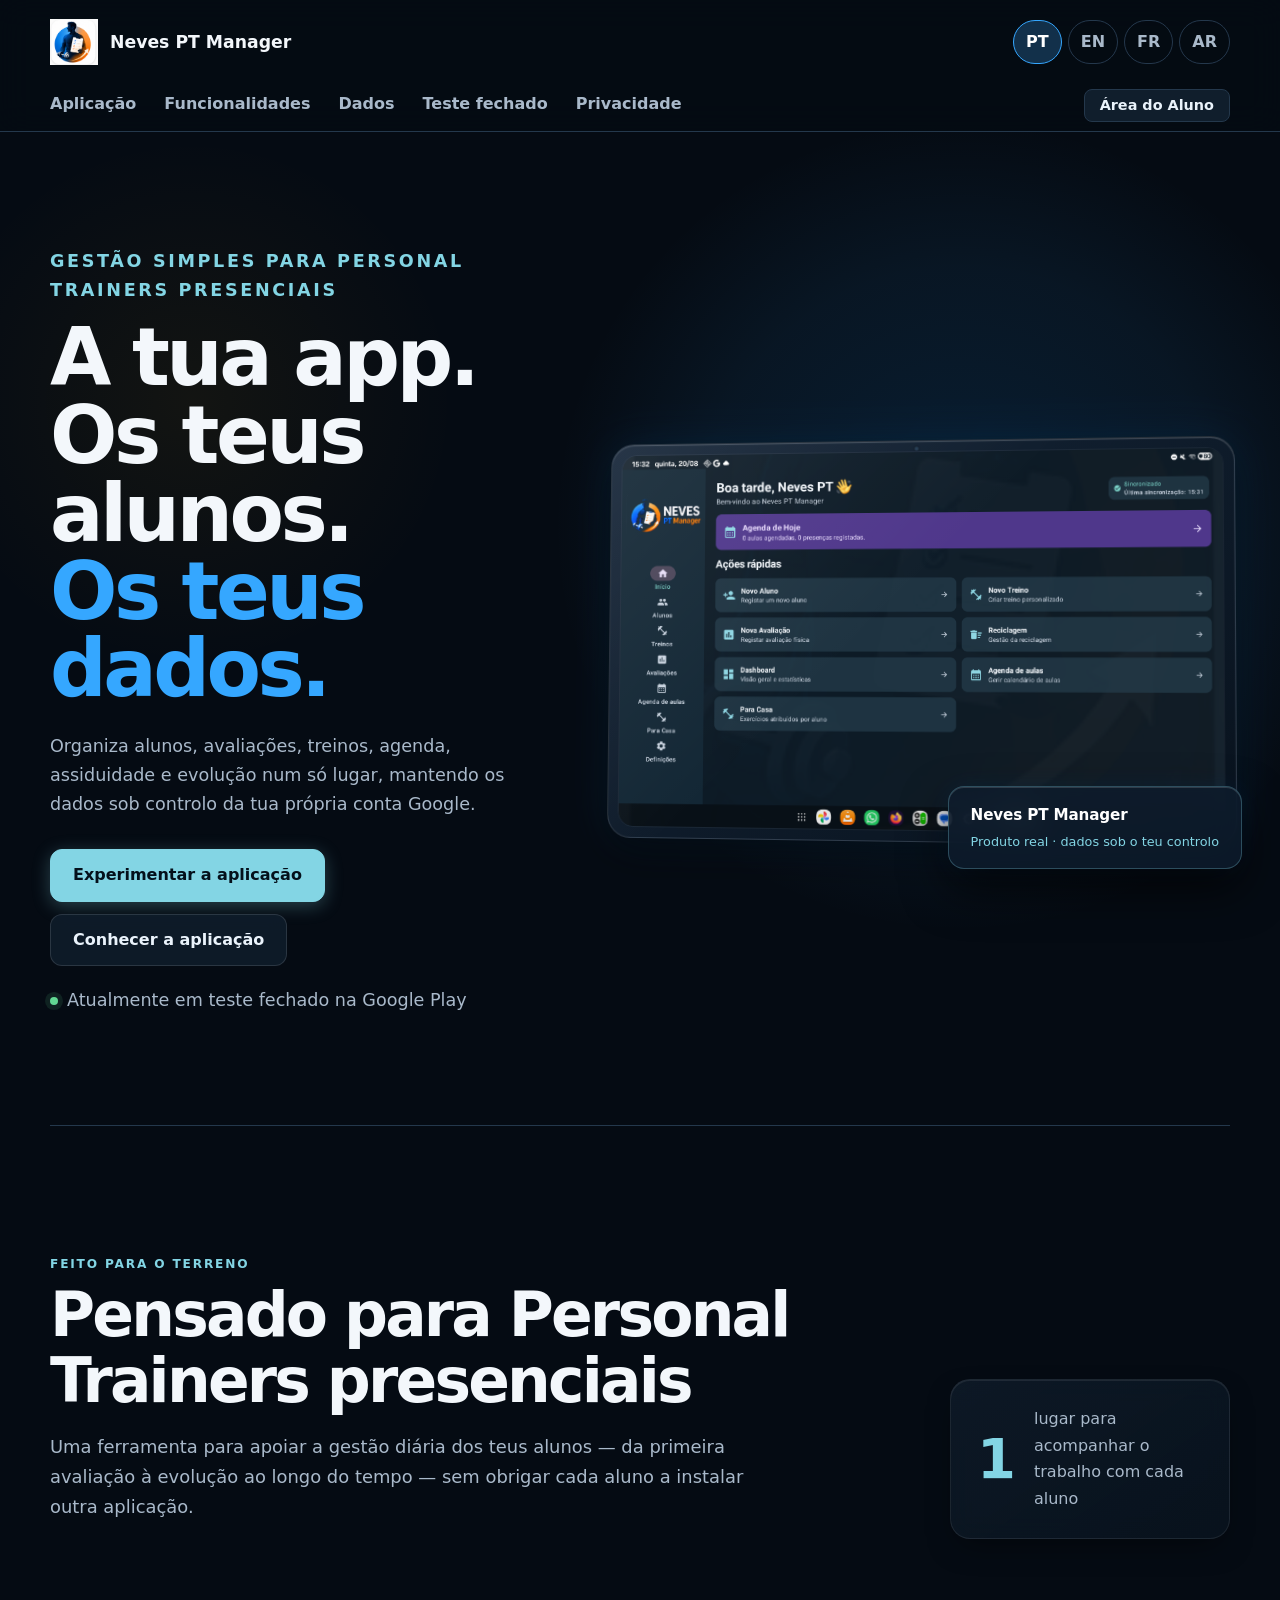
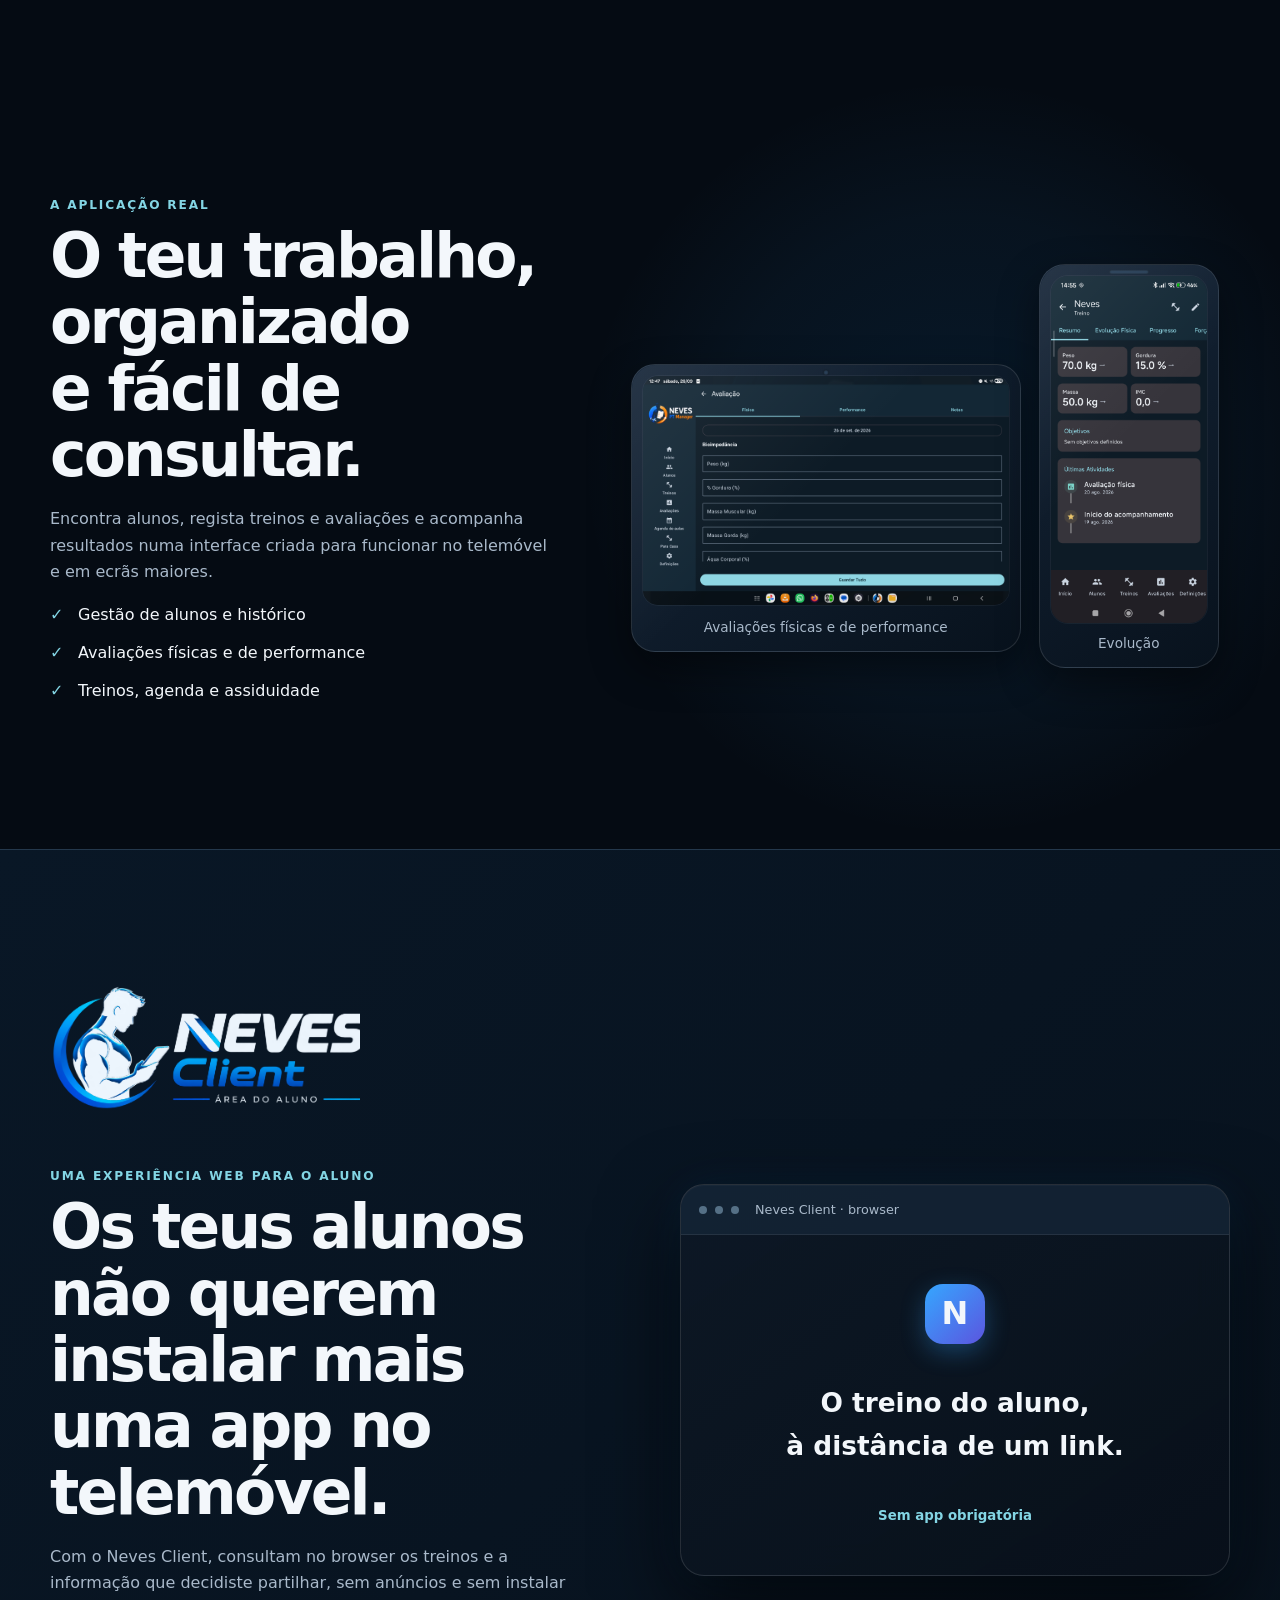
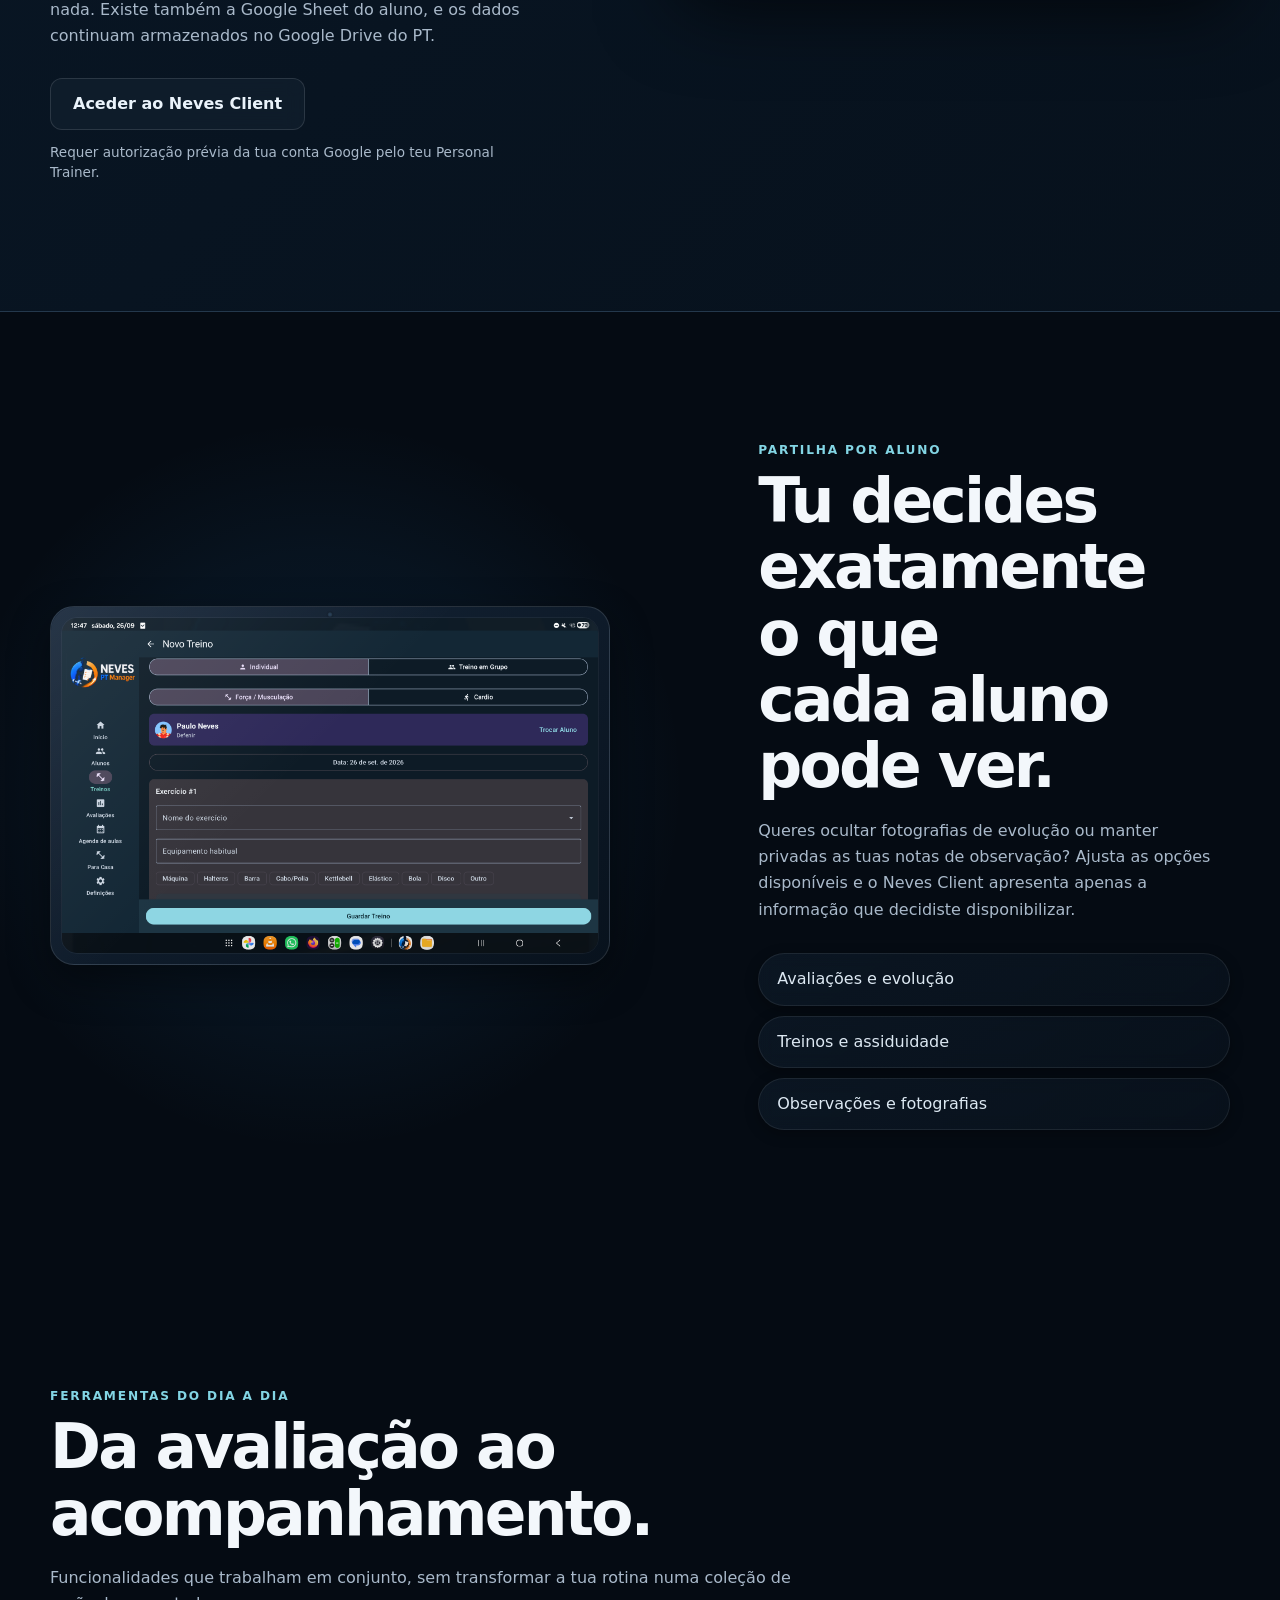
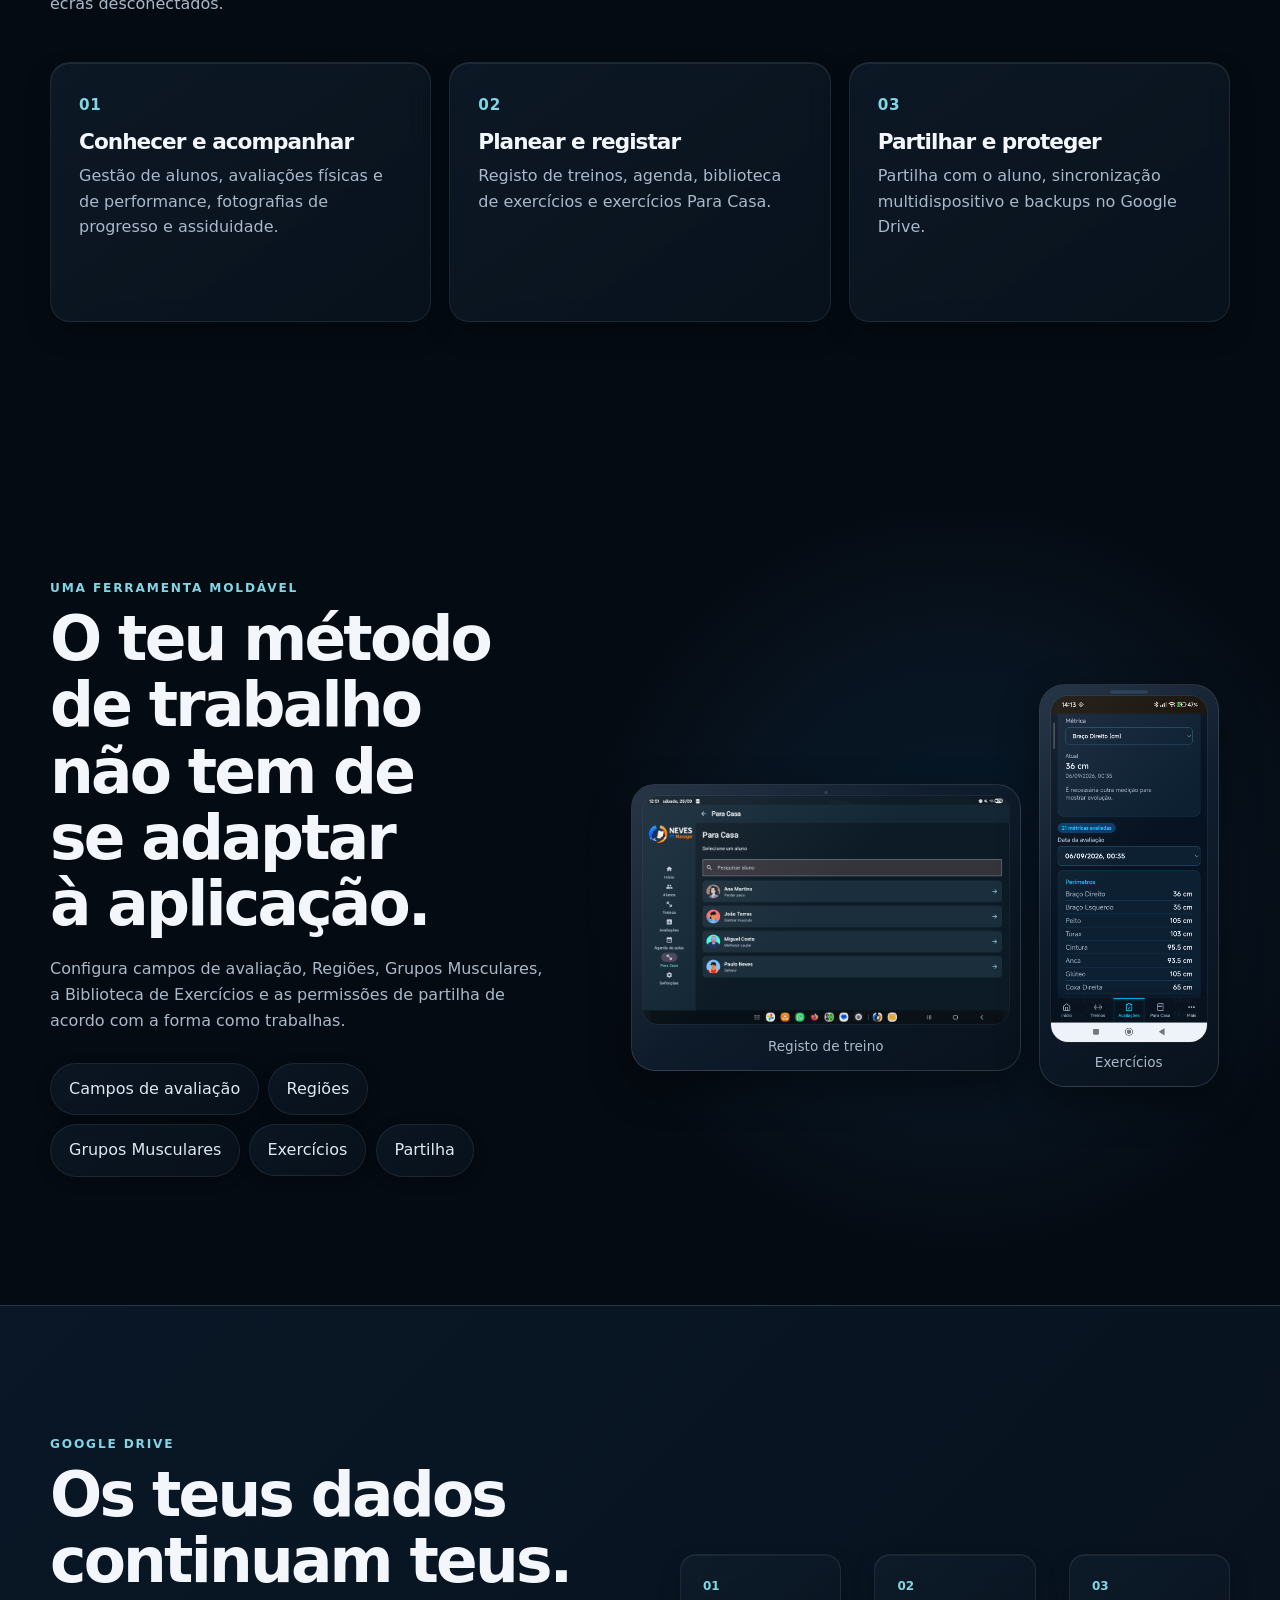
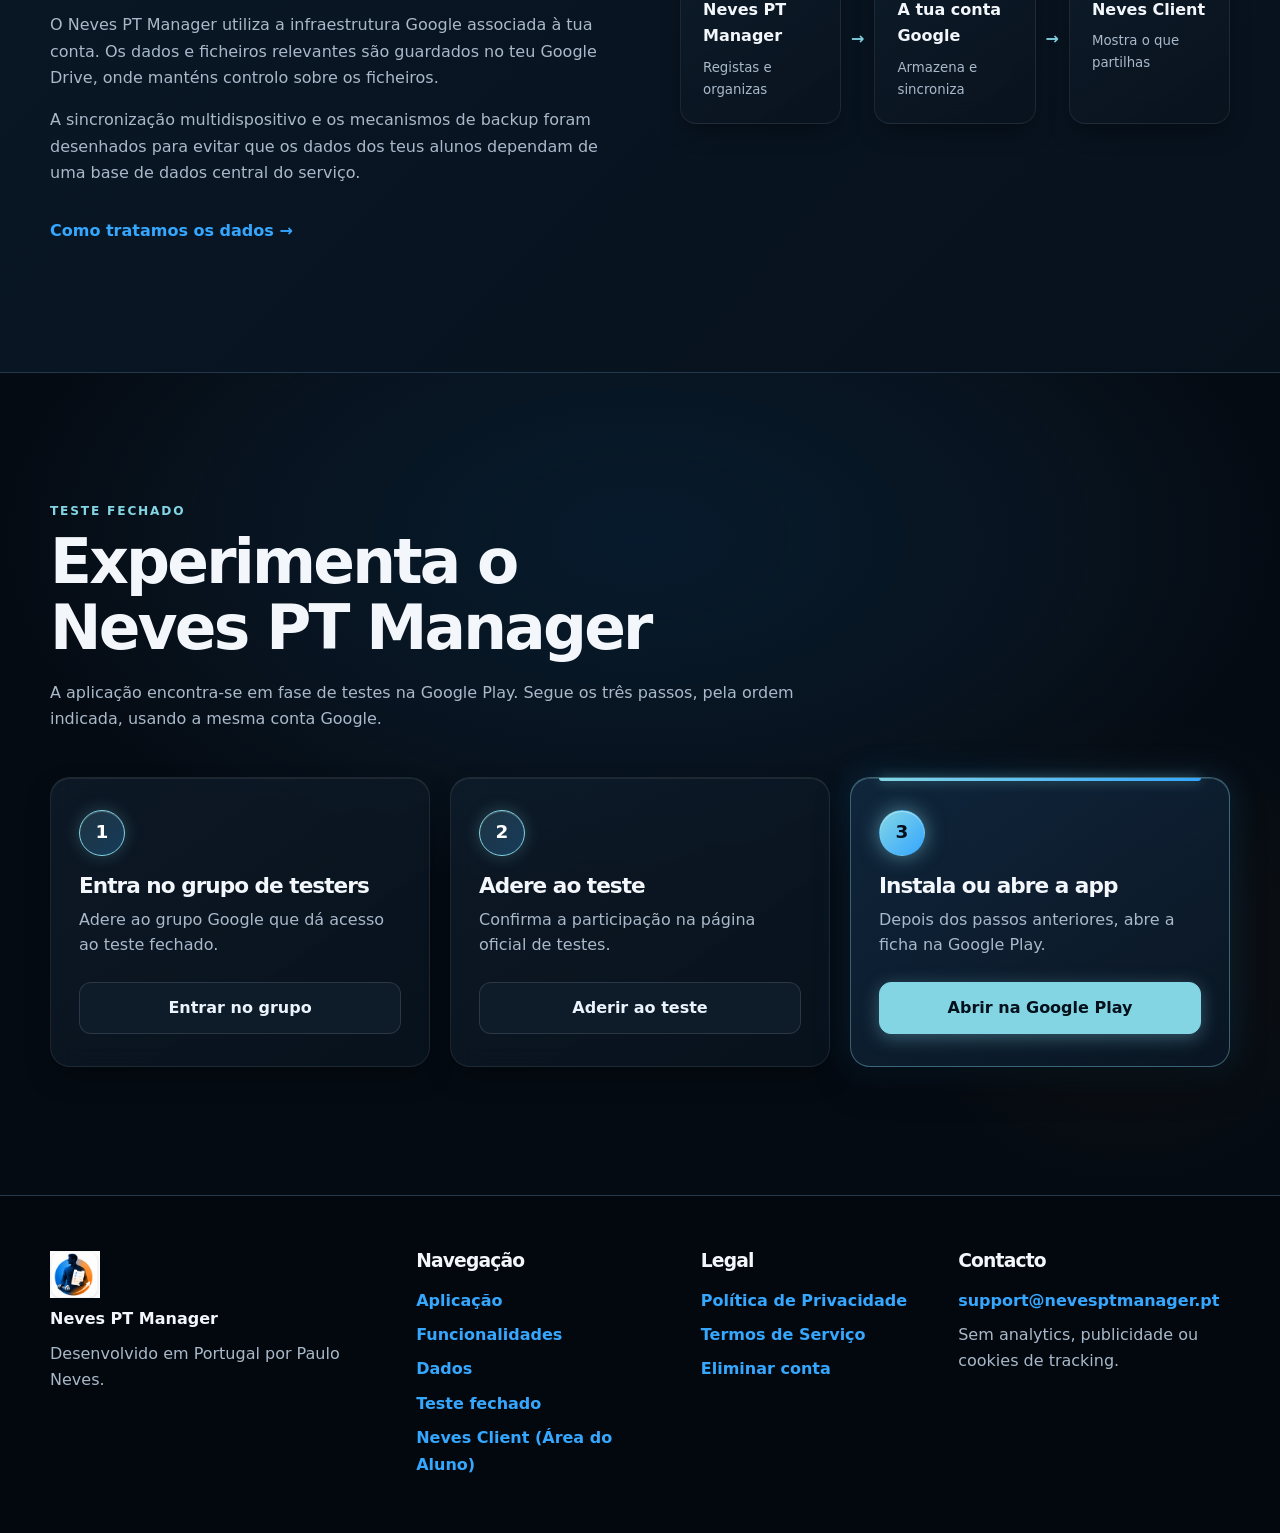
==== commit 2727cfd7: "Update landing page with real app showcase screenshots" ====
--- a/index.html
+++ b/index.html
@@ -9,14 +9,14 @@
   "url": "https://nevesptmanager.pt/"
 }
 </script><link rel="icon" type="image/png" href="assets/neves-pt-manager-icon.png"><link rel="stylesheet" href="style.css"><script src="landing.js" defer></script></head><body class="landing"><a class="skip-link" href="#content" data-t="skip">Saltar para o conteúdo</a>
-<header class="site-header"><div class="wrap header-row"><a class="site-brand" href="#pt" aria-label="Neves PT Manager"><img src="assets/neves-pt-manager-icon.png" alt=""><span>Neves PT Manager</span></a><div class="lang" aria-label="Idioma"><a href="#pt">PT</a><a href="#en">EN</a><a href="#fr">FR</a><a href="#ar">AR</a></div></div><nav class="product-nav wrap"><a href="#about" data-t="navApp">Aplicação</a><a href="#features" data-t="navFeatures">Funcionalidades</a><a href="#data" data-t="navData">Dados</a><a href="#test" data-t="navTest">Teste fechado</a><a data-legal="privacy" href="privacy.html#pt" data-t="privacy">Privacidade</a><a class="nav-student" target="_blank" rel="noopener noreferrer" href="https://student.nevesptmanager.pt" data-t="studentPortal">Área do Aluno</a></nav></header>
+<header class="site-header"><div class="wrap header-row"><a class="site-brand" href="#pt" aria-label="Neves PT Manager"><img src="assets/neves-pt-manager-icon.png" alt="" width="48" height="48"><span>Neves PT Manager</span></a><div class="lang" aria-label="Idioma"><a href="#pt">PT</a><a href="#en">EN</a><a href="#fr">FR</a><a href="#ar">AR</a></div></div><nav class="product-nav wrap"><a href="#about" data-t="navApp">Aplicação</a><a href="#features" data-t="navFeatures">Funcionalidades</a><a href="#data" data-t="navData">Dados</a><a href="#test" data-t="navTest">Teste fechado</a><a data-legal="privacy" href="privacy.html#pt" data-t="privacy">Privacidade</a><a class="nav-student" target="_blank" rel="noopener noreferrer" href="https://student.nevesptmanager.pt" data-t="studentPortal">Área do Aluno</a></nav></header>
 <main id="content"><section class="hero wrap"><div class="hero-copy"><p class="eyebrow" data-t="heroEyebrow">Gestão simples para Personal Trainers presenciais</p><h1 data-html="claim">A tua app.<br>Os teus alunos.<br><span>Os teus dados.</span></h1><p class="lead" data-t="heroText">Organiza alunos, avaliações, treinos, agenda, assiduidade e evolução num só lugar, mantendo os dados sob controlo da tua própria conta Google.</p><div class="actions"><a class="button primary" href="#test" data-t="try">Experimentar a aplicação</a><a class="button secondary" href="#about" data-t="discover">Conhecer a aplicação</a></div><p class="test-note"><span></span><i data-t="closed">Atualmente em teste fechado na Google Play</i></p></div><div class="hero-visual"><div class="app-shot landscape"><img src="assets/screenshots/app-home-tablet.png" data-alt="homeAlt" alt="Ecrã inicial real do Neves PT Manager" width="1920" height="1200"></div><div class="floating-note"><b>Neves PT Manager</b><span data-t="realProduct">Produto real · dados sob o teu controlo</span></div></div></section>
 <section id="about" class="section wrap intro"><div><p class="eyebrow" data-t="ground">Feito para o terreno</p><h2 data-t="forWhom">Pensado para Personal Trainers presenciais</h2><p data-t="forText">Uma ferramenta para apoiar a gestão diária dos teus alunos — da primeira avaliação à evolução ao longo do tempo — sem obrigar cada aluno a instalar outra aplicação.</p></div><div class="metric"><strong>1</strong><span data-t="onePlace">lugar para acompanhar o trabalho com cada aluno</span></div></section>
-<section class="section showcase wrap"><div><p class="eyebrow" data-t="realApp">A aplicação real</p><h2 data-t="organised">O teu trabalho, organizado e fácil de consultar.</h2><p data-t="organisedText">Encontra alunos, regista treinos e avaliações e acompanha resultados numa interface criada para funcionar no telemóvel e em ecrãs maiores.</p><ul class="check-list"><li data-t="f1">Gestão de alunos e histórico</li><li data-t="f2">Avaliações físicas e de performance</li><li data-t="f3">Treinos, agenda e assiduidade</li></ul></div><div class="phone-pair"><figure class="app-shot phone"><img loading="lazy" src="assets/screenshots/student-list-mobile.png" data-alt="studentsAlt" alt="Lista de alunos" width="920" height="2048"><figcaption data-t="students">Alunos</figcaption></figure><figure class="app-shot phone phone-lower"><img loading="lazy" src="assets/screenshots/progress-mobile.png" data-alt="progressAlt" alt="Evolução física" width="920" height="2048"><figcaption data-t="progress">Evolução</figcaption></figure></div></section>
-<section class="client-band"><div class="section wrap client-grid"><div><img class="client-logo" loading="lazy" src="assets/neves-client-logo-dark.png" alt="Neves Client"><p class="eyebrow" data-t="webExperience">Uma experiência Web para o aluno</p><h2 data-t="noApp">Os teus alunos não querem instalar mais uma app no telemóvel.</h2><p data-t="clientText">Com o Neves Client, consultam no browser os treinos e a informação que decidiste partilhar, sem anúncios e sem instalar nada. Existe também a Google Sheet do aluno, e os dados continuam armazenados no Google Drive do PT.</p><div class="client-actions"><a class="button secondary client-btn" target="_blank" rel="noopener noreferrer" href="https://student.nevesptmanager.pt" data-t="clientCta">Aceder ao Neves Client</a><p class="client-note" data-t="clientNote">Requer autorização prévia da tua conta Google pelo teu Personal Trainer.</p></div></div><div class="browser-card"><div class="browser-bar"><i></i><i></i><i></i><span data-t="browser">Neves Client · browser</span></div><div class="browser-content"><span class="browser-icon">N</span><strong data-html="oneLink">O treino do aluno,<br>à distância de um link.</strong><small data-t="nothingInstall">Sem app obrigatória</small></div></div></div></section>
-<section class="section wrap permissions"><div class="permission-shot app-shot phone"><img loading="lazy" src="assets/screenshots/sharing-controls-mobile.png" data-alt="sharingAlt" alt="Definições de partilha por aluno" width="920" height="2048"></div><div><p class="eyebrow" data-t="perStudent">Partilha por aluno</p><h2 data-t="youDecide">Tu decides exatamente o que cada aluno pode ver.</h2><p data-t="sharingText">Queres ocultar fotografias de evolução ou manter privadas as tuas notas de observação? Ajusta as opções disponíveis e o Neves Client apresenta apenas a informação que decidiste disponibilizar.</p><div class="permission-list"><span data-t="p1">Avaliações e evolução</span><span data-t="p2">Treinos e assiduidade</span><span data-t="p3">Observações e fotografias</span></div></div></section>
+<section class="section showcase wrap"><div><p class="eyebrow" data-t="realApp">A aplicação real</p><h2 data-t="organised">O teu trabalho, organizado e fácil de consultar.</h2><p data-t="organisedText">Encontra alunos, regista treinos e avaliações e acompanha resultados numa interface criada para funcionar no telemóvel e em ecrãs maiores.</p><ul class="check-list"><li data-t="f1">Gestão de alunos e histórico</li><li data-t="f2">Avaliações físicas e de performance</li><li data-t="f3">Treinos, agenda e assiduidade</li></ul></div><div class="showcase-devices phone-pair"><figure class="app-shot landscape showcase-tablet"><img loading="lazy" src="assets/screenshots/screenshot2.png" alt="Ficha de biometria e avaliação física" width="1920" height="1200"><figcaption data-t="f2">Avaliações físicas e de performance</figcaption></figure><figure class="app-shot phone showcase-phone"><img loading="lazy" src="assets/screenshots/progress-mobile.png" data-alt="progressAlt" alt="Gráficos de evolução e tendências" width="921" height="2048"><figcaption data-t="progress">Evolução</figcaption></figure></div></section>
+<section class="client-band"><div class="section wrap client-grid"><div><img class="client-logo" loading="lazy" src="assets/neves-client-logo-dark.png" alt="Neves Client" width="310" height="146"><p class="eyebrow" data-t="webExperience">Uma experiência Web para o aluno</p><h2 data-t="noApp">Os teus alunos não querem instalar mais uma app no telemóvel.</h2><p data-t="clientText">Com o Neves Client, consultam no browser os treinos e a informação que decidiste partilhar, sem anúncios e sem instalar nada. Existe também a Google Sheet do aluno, e os dados continuam armazenados no Google Drive do PT.</p><div class="client-actions"><a class="button secondary client-btn" target="_blank" rel="noopener noreferrer" href="https://student.nevesptmanager.pt" data-t="clientCta">Aceder ao Neves Client</a><p class="client-note" data-t="clientNote">Requer autorização prévia da tua conta Google pelo teu Personal Trainer.</p></div></div><div class="browser-card"><div class="browser-bar"><i></i><i></i><i></i><span data-t="browser">Neves Client · browser</span></div><div class="browser-content"><span class="browser-icon">N</span><strong data-html="oneLink">O treino do aluno,<br>à distância de um link.</strong><small data-t="nothingInstall">Sem app obrigatória</small></div></div></div></section>
+<section class="section wrap permissions"><div class="permission-shot app-shot landscape"><img loading="lazy" src="assets/screenshots/screenshot4.png" data-alt="sharingAlt" alt="Definições de partilha por aluno" width="1920" height="1200"></div><div><p class="eyebrow" data-t="perStudent">Partilha por aluno</p><h2 data-t="youDecide">Tu decides exatamente o que cada aluno pode ver.</h2><p data-t="sharingText">Queres ocultar fotografias de evolução ou manter privadas as tuas notas de observação? Ajusta as opções disponíveis e o Neves Client apresenta apenas a informação que decidiste disponibilizar.</p><div class="permission-list"><span data-t="p1">Avaliações e evolução</span><span data-t="p2">Treinos e assiduidade</span><span data-t="p3">Observações e fotografias</span></div></div></section>
 <section id="features" class="section wrap"><div class="section-heading"><p class="eyebrow" data-t="daily">Ferramentas do dia a dia</p><h2 data-t="followup">Da avaliação ao acompanhamento.</h2><p data-t="featuresText">Funcionalidades que trabalham em conjunto, sem transformar a tua rotina numa coleção de ecrãs desconectados.</p></div><div class="feature-groups"><article><span>01</span><h3 data-t="know">Conhecer e acompanhar</h3><p data-t="knowText">Gestão de alunos, avaliações físicas e de performance, fotografias de progresso e assiduidade.</p></article><article><span>02</span><h3 data-t="plan">Planear e registar</h3><p data-t="planText">Registo de treinos, agenda, biblioteca de exercícios e exercícios Para Casa.</p></article><article><span>03</span><h3 data-t="share">Partilhar e proteger</h3><p data-t="shareText">Partilha com o aluno, sincronização multidispositivo e backups no Google Drive.</p></article></div></section>
-<section class="section wrap customize"><div><p class="eyebrow" data-t="flexible">Uma ferramenta moldável</p><h2 data-t="method">O teu método de trabalho não tem de se adaptar à aplicação.</h2><p data-t="customText">Configura campos de avaliação, Regiões, Grupos Musculares, a Biblioteca de Exercícios e as permissões de partilha de acordo com a forma como trabalhas.</p><div class="tag-cloud"><span data-t="tag1">Campos de avaliação</span><span data-t="tag2">Regiões</span><span data-t="tag3">Grupos Musculares</span><span data-t="tag4">Exercícios</span><span data-t="tag5">Partilha</span></div></div><figure class="app-shot landscape"><img loading="lazy" src="assets/screenshots/workout-entry-tablet.png" data-alt="workoutAlt" alt="Registo de treino" width="1920" height="1200"><figcaption data-t="workout">Registo de treino</figcaption></figure></section>
+<section class="section wrap customize"><div><p class="eyebrow" data-t="flexible">Uma ferramenta moldável</p><h2 data-t="method">O teu método de trabalho não tem de se adaptar à aplicação.</h2><p data-t="customText">Configura campos de avaliação, Regiões, Grupos Musculares, a Biblioteca de Exercícios e as permissões de partilha de acordo com a forma como trabalhas.</p><div class="tag-cloud"><span data-t="tag1">Campos de avaliação</span><span data-t="tag2">Regiões</span><span data-t="tag3">Grupos Musculares</span><span data-t="tag4">Exercícios</span><span data-t="tag5">Partilha</span></div></div><div class="customize-visual"><figure class="app-shot landscape customize-main"><img loading="lazy" src="assets/screenshots/screenshot14.png" data-alt="workoutAlt" alt="Registo de treino" width="1920" height="1200"><figcaption data-t="workout">Registo de treino</figcaption></figure><figure class="app-shot phone customize-sub"><img loading="lazy" src="assets/screenshots/screenshot21.png" alt="Biblioteca de exercícios" width="1220" height="2712"><figcaption data-t="tag4">Exercícios</figcaption></figure></div></section>
 <section id="data" class="data-band"><div class="section wrap data-grid"><div><p class="eyebrow">Google Drive</p><h2 data-t="dataYours">Os teus dados continuam teus.</h2><p data-t="dataText1">O Neves PT Manager utiliza a infraestrutura Google associada à tua conta. Os dados e ficheiros relevantes são guardados no teu Google Drive, onde manténs controlo sobre os ficheiros.</p><p data-t="dataText2">A sincronização multidispositivo e os mecanismos de backup foram desenhados para evitar que os dados dos teus alunos dependam de uma base de dados central do serviço.</p><a class="text-link" data-legal="privacy" href="privacy.html#pt" data-t="handling">Como tratamos os dados →</a></div><div class="data-flow"><div><span>01</span><b>Neves PT Manager</b><small data-t="flow1">Registas e organizas</small></div><i>→</i><div><span>02</span><b data-t="googleAccount">A tua conta Google</b><small data-t="flow2">Armazena e sincroniza</small></div><i>→</i><div><span>03</span><b>Neves Client</b><small data-t="flow3">Mostra o que partilhas</small></div></div></div></section>
 <section id="test" class="section wrap testing"><div class="section-heading"><p class="eyebrow" data-t="closedTest">Teste fechado</p><h2 data-t="tryTitle">Experimenta o Neves PT Manager</h2><p data-t="tryText">A aplicação encontra-se em fase de testes na Google Play. Segue os três passos, pela ordem indicada, usando a mesma conta Google.</p></div><div class="steps"><article><span>1</span><h3 data-t="step1">Entra no grupo de testers</h3><p data-t="step1Text">Adere ao grupo Google que dá acesso ao teste fechado.</p><a class="button secondary" target="_blank" rel="noopener noreferrer" href="https://groups.google.com/g/neves-pt-manager-testers" data-t="step1Btn">Entrar no grupo</a></article><article><span>2</span><h3 data-t="step2">Adere ao teste</h3><p data-t="step2Text">Confirma a participação na página oficial de testes.</p><a class="button secondary" target="_blank" rel="noopener noreferrer" href="https://play.google.com/apps/testing/pt.pauloneves.gymtracker" data-t="step2Btn">Aderir ao teste</a></article><article><span>3</span><h3 data-t="step3">Instala ou abre a app</h3><p data-t="step3Text">Depois dos passos anteriores, abre a ficha na Google Play.</p><a class="button primary" target="_blank" rel="noopener noreferrer" href="https://play.google.com/store/apps/details?id=pt.pauloneves.gymtracker" data-t="step3Btn">Abrir na Google Play</a></article></div></section></main>
-<footer class="landing-footer"><div class="wrap footer-grid"><div><img src="assets/neves-pt-manager-icon.png" alt=""><strong>Neves PT Manager</strong><p data-t="made">Desenvolvido em Portugal por Paulo Neves.</p></div><div><h3 data-t="navTitle">Navegação</h3><a href="#about" data-t="navApp">Aplicação</a><a href="#features" data-t="navFeatures">Funcionalidades</a><a href="#data" data-t="navData">Dados</a><a href="#test" data-t="navTest">Teste fechado</a><a target="_blank" rel="noopener noreferrer" href="https://student.nevesptmanager.pt" data-t="footerStudent">Neves Client (Área do Aluno)</a></div><div><h3 data-t="legal">Legal</h3><a data-legal="privacy" href="privacy.html#pt" data-t="privacyPolicy">Política de Privacidade</a><a data-legal="terms" href="terms.html#pt" data-t="terms">Termos de Serviço</a><a data-legal="account-deletion" href="account-deletion.html#pt" data-t="delete">Eliminar conta</a></div><div><h3 data-t="contact">Contacto</h3><a href="mailto:support@nevesptmanager.pt">support@nevesptmanager.pt</a><p data-t="noTracking">Sem analytics, publicidade ou cookies de tracking.</p></div></div></footer></body></html>
+<footer class="landing-footer"><div class="wrap footer-grid"><div><img src="assets/neves-pt-manager-icon.png" alt="" width="50" height="47" loading="lazy"><strong>Neves PT Manager</strong><p data-t="made">Desenvolvido em Portugal por Paulo Neves.</p></div><div><h3 data-t="navTitle">Navegação</h3><a href="#about" data-t="navApp">Aplicação</a><a href="#features" data-t="navFeatures">Funcionalidades</a><a href="#data" data-t="navData">Dados</a><a href="#test" data-t="navTest">Teste fechado</a><a target="_blank" rel="noopener noreferrer" href="https://student.nevesptmanager.pt" data-t="footerStudent">Neves Client (Área do Aluno)</a></div><div><h3 data-t="legal">Legal</h3><a data-legal="privacy" href="privacy.html#pt" data-t="privacyPolicy">Política de Privacidade</a><a data-legal="terms" href="terms.html#pt" data-t="terms">Termos de Serviço</a><a data-legal="account-deletion" href="account-deletion.html#pt" data-t="delete">Eliminar conta</a></div><div><h3 data-t="contact">Contacto</h3><a href="mailto:support@nevesptmanager.pt">support@nevesptmanager.pt</a><p data-t="noTracking">Sem analytics, publicidade ou cookies de tracking.</p></div></div></footer></body></html>
--- a/style.css
+++ b/style.css
@@ -82,18 +82,19 @@
 .hero-visual{position:relative}
 
 /* Base Device Frame styling */
-.app-shot{position:relative;overflow:hidden;background:linear-gradient(145deg,#152538 0%,#08121d 100%);border:1px solid rgba(255,255,255,.14);box-shadow:0 0 0 1px rgba(5,11,19,.9),0 28px 70px -12px rgba(0,0,0,.85),0 12px 35px rgba(18,97,160,.16),inset 0 1px 1px rgba(255,255,255,.2)}
+.app-shot{position:relative;overflow:hidden;background:linear-gradient(145deg,#152538 0%,#08121d 100%);border:1px solid rgba(255,255,255,.12);box-shadow:0 16px 40px rgba(0,0,0,.45);transition:transform .3s cubic-bezier(.16,1,.3,1),border-color .3s ease,box-shadow .3s ease}
+.app-shot::after{content:"";position:absolute;inset:0;border-radius:inherit;background:linear-gradient(135deg,rgba(255,255,255,.08) 0%,rgba(255,255,255,0) 45%);pointer-events:none;z-index:2}
 .app-shot img{display:block;width:100%;height:auto}
 .app-shot figcaption{padding:10px 14px 2px;color:var(--muted);font-size:.85rem;text-align:center}
 
 /* Tablet Frame (Landscape) */
-.app-shot.landscape{padding:11px 11px 13px;border-radius:24px}
+.app-shot.landscape{padding:10px;border-radius:24px}
 .app-shot.landscape::before{content:"";position:absolute;top:5px;left:50%;transform:translateX(-50%);width:5px;height:5px;border-radius:50%;background:#263e57;box-shadow:0 0 1px #050b13,inset 0 0 2px rgba(0,0,0,.8);z-index:2}
-.app-shot.landscape img{border-radius:15px;border:1px solid rgba(255,255,255,.05)}
+.app-shot.landscape img{border-radius:16px;border:1px solid rgba(255,255,255,.05)}
 
 /* Hero 3D angle */
-.hero-visual .landscape{transform:perspective(1200px) rotateY(-5deg) rotateX(2deg);box-shadow:30px 40px 95px -10px rgba(0,0,0,.85),0 0 45px rgba(18,97,160,.2),inset 0 1px 1px rgba(255,255,255,.2);transition:transform .4s cubic-bezier(.16,1,.3,1),box-shadow .4s ease}
-.hero-visual .landscape:hover{transform:perspective(1200px) rotateY(-2deg) rotateX(1deg) translateY(-4px);box-shadow:34px 45px 105px -10px rgba(0,0,0,.9),0 0 55px rgba(53,167,255,.25),inset 0 1px 1px rgba(255,255,255,.25)}
+.hero-visual .landscape{transform:perspective(1200px) rotateY(-5deg) rotateX(2deg);box-shadow:0 16px 40px rgba(0,0,0,.45),0 0 45px rgba(18,97,160,.2),inset 0 1px 1px rgba(255,255,255,.2);transition:transform .4s cubic-bezier(.16,1,.3,1),box-shadow .4s ease}
+.hero-visual .landscape:hover{transform:perspective(1200px) rotateY(-2deg) rotateX(1deg) translateY(-4px);box-shadow:0 24px 50px rgba(0,0,0,.55),0 0 55px rgba(53,167,255,.25),inset 0 1px 1px rgba(255,255,255,.25)}
 
 /* Floating Note in Hero */
 .floating-note{position:absolute;right:-12px;bottom:-28px;display:flex;flex-direction:column;gap:3px;padding:16px 22px;border:1px solid rgba(131,213,228,.28);border-radius:16px;background:rgba(14,28,44,.85);backdrop-filter:blur(16px);-webkit-backdrop-filter:blur(16px);box-shadow:0 20px 45px rgba(0,0,0,.65),0 0 25px rgba(18,97,160,.15),inset 0 1px 0 rgba(255,255,255,.15);z-index:3;transition:transform .25s ease,border-color .25s ease,box-shadow .25s ease}
@@ -109,23 +110,26 @@
 .metric strong{color:var(--cyan);font-size:3.5rem;line-height:1}
 .metric span{color:var(--muted)}
 
-/* Showcase & Phone Frames */
-.showcase{display:grid;grid-template-columns:.8fr 1.2fr;gap:80px;align-items:center}
+/* Showcase Section & Depth */
+.landing .showcase{position:relative;display:grid;grid-template-columns:minmax(0,.9fr) minmax(0,1.1fr);gap:clamp(40px,6vw,70px);align-items:center}
+.landing .showcase::before{content:"";position:absolute;top:0;bottom:0;left:50%;transform:translateX(-50%);width:100vw;background:radial-gradient(circle 540px at 75% 50%,rgba(18,97,160,.16) 0%,rgba(53,167,255,.05) 45%,transparent 70%);pointer-events:none;z-index:0}
+.showcase>div,.showcase-devices{position:relative;z-index:1}
 .check-list{display:grid;gap:12px;padding:0;list-style:none}
 .check-list li{position:relative;padding-left:28px}
 .check-list li::before{position:absolute;left:0;color:var(--cyan);content:'✓';font-weight:700}
 
 /* Phone Mockup Frame */
-.app-shot.phone{padding:10px 10px 12px;border-radius:36px;transition:transform .3s cubic-bezier(.16,1,.3,1),border-color .3s ease,box-shadow .3s ease}
-.app-shot.phone::before{content:"";position:absolute;top:5px;left:50%;transform:translateX(-50%);width:44px;height:4px;border-radius:3px;background:#263e57;box-shadow:inset 0 0 2px rgba(0,0,0,.8);z-index:2}
-.app-shot.phone img{border-radius:26px;border:1px solid rgba(255,255,255,.05)}
+.app-shot.phone{padding:10px 10px 12px;border-radius:26px;transition:transform .3s cubic-bezier(.16,1,.3,1),border-color .3s ease,box-shadow .3s ease}
+.app-shot.phone::before{content:"";position:absolute;top:5px;left:50%;transform:translateX(-50%);width:40px;height:4px;border-radius:3px;background:#263e57;box-shadow:inset 0 0 2px rgba(0,0,0,.8);z-index:2}
+.app-shot.phone img{border-radius:18px;border:1px solid rgba(255,255,255,.05)}
 .app-shot.phone figcaption{padding:8px 10px 0;color:var(--muted);font-size:.85rem;text-align:center;font-weight:500}
 
-.phone-pair{display:flex;justify-content:center;gap:24px}
-.phone-pair .phone{width:min(270px,48%)}
-.phone-pair .phone:hover{transform:translateY(-6px);border-color:rgba(131,213,228,.35);box-shadow:0 30px 70px -10px rgba(0,0,0,.9),0 0 35px rgba(53,167,255,.2),inset 0 1px 1px rgba(255,255,255,.25)}
-.phone-pair .phone-lower{transform:translateY(45px)}
-.phone-pair .phone-lower:hover{transform:translateY(39px);border-color:rgba(131,213,228,.35);box-shadow:0 30px 70px -10px rgba(0,0,0,.9),0 0 35px rgba(53,167,255,.2),inset 0 1px 1px rgba(255,255,255,.25)}
+/* Showcase Devices */
+.showcase-devices{display:flex;align-items:flex-end;justify-content:center;gap:18px}
+.showcase-devices .showcase-tablet{flex:1;max-width:390px;min-width:0;margin:0;box-shadow:0 16px 40px rgba(0,0,0,.45)}
+.showcase-devices .showcase-tablet:hover{transform:translateY(-4px);border-color:rgba(131,213,228,.35);box-shadow:0 22px 50px rgba(0,0,0,.6),0 0 30px rgba(53,167,255,.18)}
+.showcase-devices .showcase-phone{width:180px;flex:none;margin:0 0 -16px;box-shadow:0 16px 40px rgba(0,0,0,.45)}
+.showcase-devices .showcase-phone:hover{transform:translateY(-22px);border-color:rgba(131,213,228,.35);box-shadow:0 24px 50px rgba(0,0,0,.65),0 0 30px rgba(53,167,255,.2)}
 
 /* Client Band & Browser Mockup */
 .client-band,.data-band{border-block:1px solid var(--line);background:linear-gradient(135deg,#091726,#07111c)}
@@ -145,11 +149,13 @@
 .client-btn:hover{transform:translateY(-2px);border-color:var(--accent);background:rgba(22,44,66,.95);box-shadow:0 6px 24px rgba(18,97,160,.3)}
 .client-note{margin:12px 0 0;font-size:.85rem;color:var(--muted);max-width:480px;line-height:1.5}
 
-/* Permissions Section */
-.permissions{display:grid;grid-template-columns:340px 1fr;gap:clamp(50px,9vw,120px);align-items:center}
-.permission-shot{width:100%;max-width:320px;max-height:680px}
-.permission-shot img{height:640px;object-fit:cover;object-position:top}
-.permission-shot:hover{transform:translateY(-4px);border-color:rgba(131,213,228,.35);box-shadow:0 30px 70px -10px rgba(0,0,0,.9),0 0 35px rgba(53,167,255,.2),inset 0 1px 1px rgba(255,255,255,.25)}
+/* Permissions Section & Depth */
+.landing .permissions{position:relative;display:grid;grid-template-columns:minmax(0,1.15fr) minmax(0,.85fr);gap:clamp(40px,6vw,70px);align-items:center}
+.landing .permissions::before{content:"";position:absolute;top:0;bottom:0;left:50%;transform:translateX(-50%);width:100vw;background:radial-gradient(circle 520px at 25% 50%,rgba(18,97,160,.16) 0%,rgba(53,167,255,.05) 45%,transparent 70%);pointer-events:none;z-index:0}
+.permissions>*{position:relative;z-index:1}
+.permission-shot{width:100%;max-width:560px;margin:0;box-shadow:0 16px 40px rgba(0,0,0,.45)}
+.permission-shot:hover{transform:translateY(-4px);border-color:rgba(131,213,228,.35);box-shadow:0 24px 55px rgba(0,0,0,.65),0 0 35px rgba(53,167,255,.2)}
+.permission-shot img{width:100%;height:auto;border-radius:16px}
 .permission-list{display:grid;gap:10px;margin-top:30px}
 .permission-list span,.tag-cloud span{padding:12px 18px;border:1px solid rgba(255,255,255,.08);border-radius:999px;color:#dce8f2;background:linear-gradient(145deg,rgba(16,30,45,.6) 0%,rgba(9,19,30,.75) 100%);backdrop-filter:blur(8px);-webkit-backdrop-filter:blur(8px);box-shadow:0 4px 14px rgba(0,0,0,.3);transition:transform .2s ease,border-color .2s ease,background-color .2s ease,box-shadow .2s ease}
 .permission-list span:hover,.tag-cloud span:hover{transform:translateY(-2px);border-color:rgba(131,213,228,.4);background:rgba(20,40,62,.8);box-shadow:0 6px 18px rgba(0,0,0,.4),0 0 15px rgba(131,213,228,.15)}
@@ -163,11 +169,16 @@
 .feature-groups h3{font-size:1.35rem;margin:0 0 10px}
 .feature-groups p{margin:0;line-height:1.6}
 
-/* Customize Section */
-.customize{display:grid;grid-template-columns:1fr 1.05fr;gap:70px;align-items:center}
+/* Customize Section & Depth */
+.landing .customize{position:relative;display:grid;grid-template-columns:minmax(0,.9fr) minmax(0,1.1fr);gap:clamp(40px,6vw,70px);align-items:center}
+.landing .customize::before{content:"";position:absolute;top:0;bottom:0;left:50%;transform:translateX(-50%);width:100vw;background:radial-gradient(circle 540px at 75% 50%,rgba(18,97,160,.16) 0%,rgba(53,167,255,.05) 45%,transparent 70%);pointer-events:none;z-index:0}
+.customize>div,.customize-visual{position:relative;z-index:1}
 .tag-cloud{display:flex;flex-wrap:wrap;gap:9px;margin-top:28px}
-.customize figure{margin:0}
-.customize .landscape:hover{transform:translateY(-4px);border-color:rgba(131,213,228,.35);box-shadow:0 35px 85px -10px rgba(0,0,0,.9),0 0 45px rgba(53,167,255,.2),inset 0 1px 1px rgba(255,255,255,.25);transition:transform .3s ease,box-shadow .3s ease,border-color .3s ease}
+.customize-visual{display:flex;align-items:flex-end;justify-content:center;gap:18px}
+.customize-visual .customize-main{flex:1;max-width:390px;min-width:0;margin:0;box-shadow:0 16px 40px rgba(0,0,0,.45)}
+.customize-visual .customize-main:hover{transform:translateY(-4px);border-color:rgba(131,213,228,.35);box-shadow:0 22px 50px rgba(0,0,0,.6),0 0 30px rgba(53,167,255,.18)}
+.customize-visual .customize-sub{width:180px;flex:none;margin:0 0 -16px;box-shadow:0 16px 40px rgba(0,0,0,.45)}
+.customize-visual .customize-sub:hover{transform:translateY(-22px);border-color:rgba(131,213,228,.35);box-shadow:0 24px 50px rgba(0,0,0,.65),0 0 30px rgba(53,167,255,.2)}
 
 /* Data Flow Glass Cards */
 .data-flow{display:flex;align-items:stretch;gap:10px}
@@ -215,6 +226,9 @@
 /* RTL Support */
 html[dir="rtl"] .landing{text-align:right}
 html[dir="rtl"] .landing .hero::before{background:radial-gradient(circle 580px at 25% 42%,rgba(18,97,160,.22) 0%,rgba(53,167,255,.07) 45%,transparent 70%),radial-gradient(circle 440px at 85% 30%,rgba(242,169,0,.06) 0%,transparent 60%)}
+html[dir="rtl"] .landing .showcase::before{background:radial-gradient(circle 540px at 25% 50%,rgba(18,97,160,.16) 0%,rgba(53,167,255,.05) 45%,transparent 70%)}
+html[dir="rtl"] .landing .customize::before{background:radial-gradient(circle 540px at 25% 50%,rgba(18,97,160,.16) 0%,rgba(53,167,255,.05) 45%,transparent 70%)}
+html[dir="rtl"] .landing .permissions::before{background:radial-gradient(circle 520px at 75% 50%,rgba(18,97,160,.16) 0%,rgba(53,167,255,.05) 45%,transparent 70%)}
 html[dir="rtl"] .landing .testing::before{background:radial-gradient(ellipse 850px 480px at 50% 20%,rgba(18,97,160,.18) 0%,rgba(53,167,255,.05) 50%,transparent 75%),radial-gradient(circle 400px at 12% 70%,rgba(242,169,0,.05) 0%,transparent 60%)}
 html[dir="rtl"] .hero-visual .landscape{transform:perspective(1200px) rotateY(5deg) rotateX(2deg)}
 html[dir="rtl"] .hero-visual .landscape:hover{transform:perspective(1200px) rotateY(2deg) rotateX(1deg) translateY(-4px)}
@@ -223,19 +237,27 @@
 html[dir="rtl"] .check-list li::before{left:auto;right:0}
 html[dir="rtl"] .data-flow i{transform:rotate(180deg)}
 html[dir="rtl"] .text-link:hover{transform:translateX(-3px)}
+html[dir="rtl"] .showcase-devices .showcase-phone,html[dir="rtl"] .customize-visual .customize-sub{order:-1}
 
 /* Responsive rules */
 @media(max-width:900px){
-.landing .hero,.client-grid,.data-grid{grid-template-columns:1fr}
+.landing .hero,.client-grid,.data-grid,.landing .showcase,.landing .customize,.landing .permissions{grid-template-columns:1fr}
 .landing .hero-visual{max-width:760px}
-.showcase,.customize{grid-template-columns:1fr}
-.showcase>div:first-child{max-width:700px}
-.permissions{grid-template-columns:280px 1fr;gap:45px}
+.showcase>div:first-child,.customize>div:first-child{max-width:700px}
+.landing .showcase,.landing .customize,.landing .permissions{gap:40px}
+.permission-shot{max-width:100%;width:100%;justify-self:center}
 .intro{gap:35px}
 .feature-groups,.steps{grid-template-columns:1fr}
 .feature-groups article,.steps article{min-height:0}
 .data-flow{order:-1}
 .footer-grid{grid-template-columns:1fr 1fr}
+}
+@media(max-width:768px){
+.showcase-devices,.customize-visual{flex-direction:column;align-items:center;gap:18px}
+.showcase-devices .showcase-tablet,.customize-visual .customize-main{max-width:100%;width:100%}
+.showcase-devices .showcase-phone,.customize-visual .customize-sub{width:min(240px,75%);margin:0}
+.showcase-devices .showcase-phone:hover,.customize-visual .customize-sub:hover{transform:translateY(-6px)}
+.permission-shot{max-width:100%;width:100%}
 }
 @media(max-width:620px){
 .landing .wrap{width:min(100% - 28px,1180px)}
@@ -248,15 +270,11 @@
 .hero-visual .landscape{transform:none!important}
 .hero-visual .landscape:hover{transform:none!important}
 .floating-note{position:relative;right:auto!important;left:auto!important;bottom:auto;margin:-12px 14px 0}
-.intro,.permissions{grid-template-columns:1fr}
+.intro,.landing .permissions{grid-template-columns:1fr}
 .metric{max-width:320px}
-.phone-pair{gap:12px}
-.phone-pair .phone-lower{transform:translateY(25px)}
-.phone-pair .phone-lower:hover{transform:translateY(25px)}
-.permission-shot{width:min(320px,90%);justify-self:center}
 .client-grid,.data-grid{gap:45px}
 .browser-content{min-height:280px}
-.customize{gap:38px}
+.landing .customize{gap:38px}
 .data-flow{flex-direction:column}
 .data-flow i{align-self:flex-start;transform:rotate(90deg)!important}
 .steps article{padding:26px 20px}
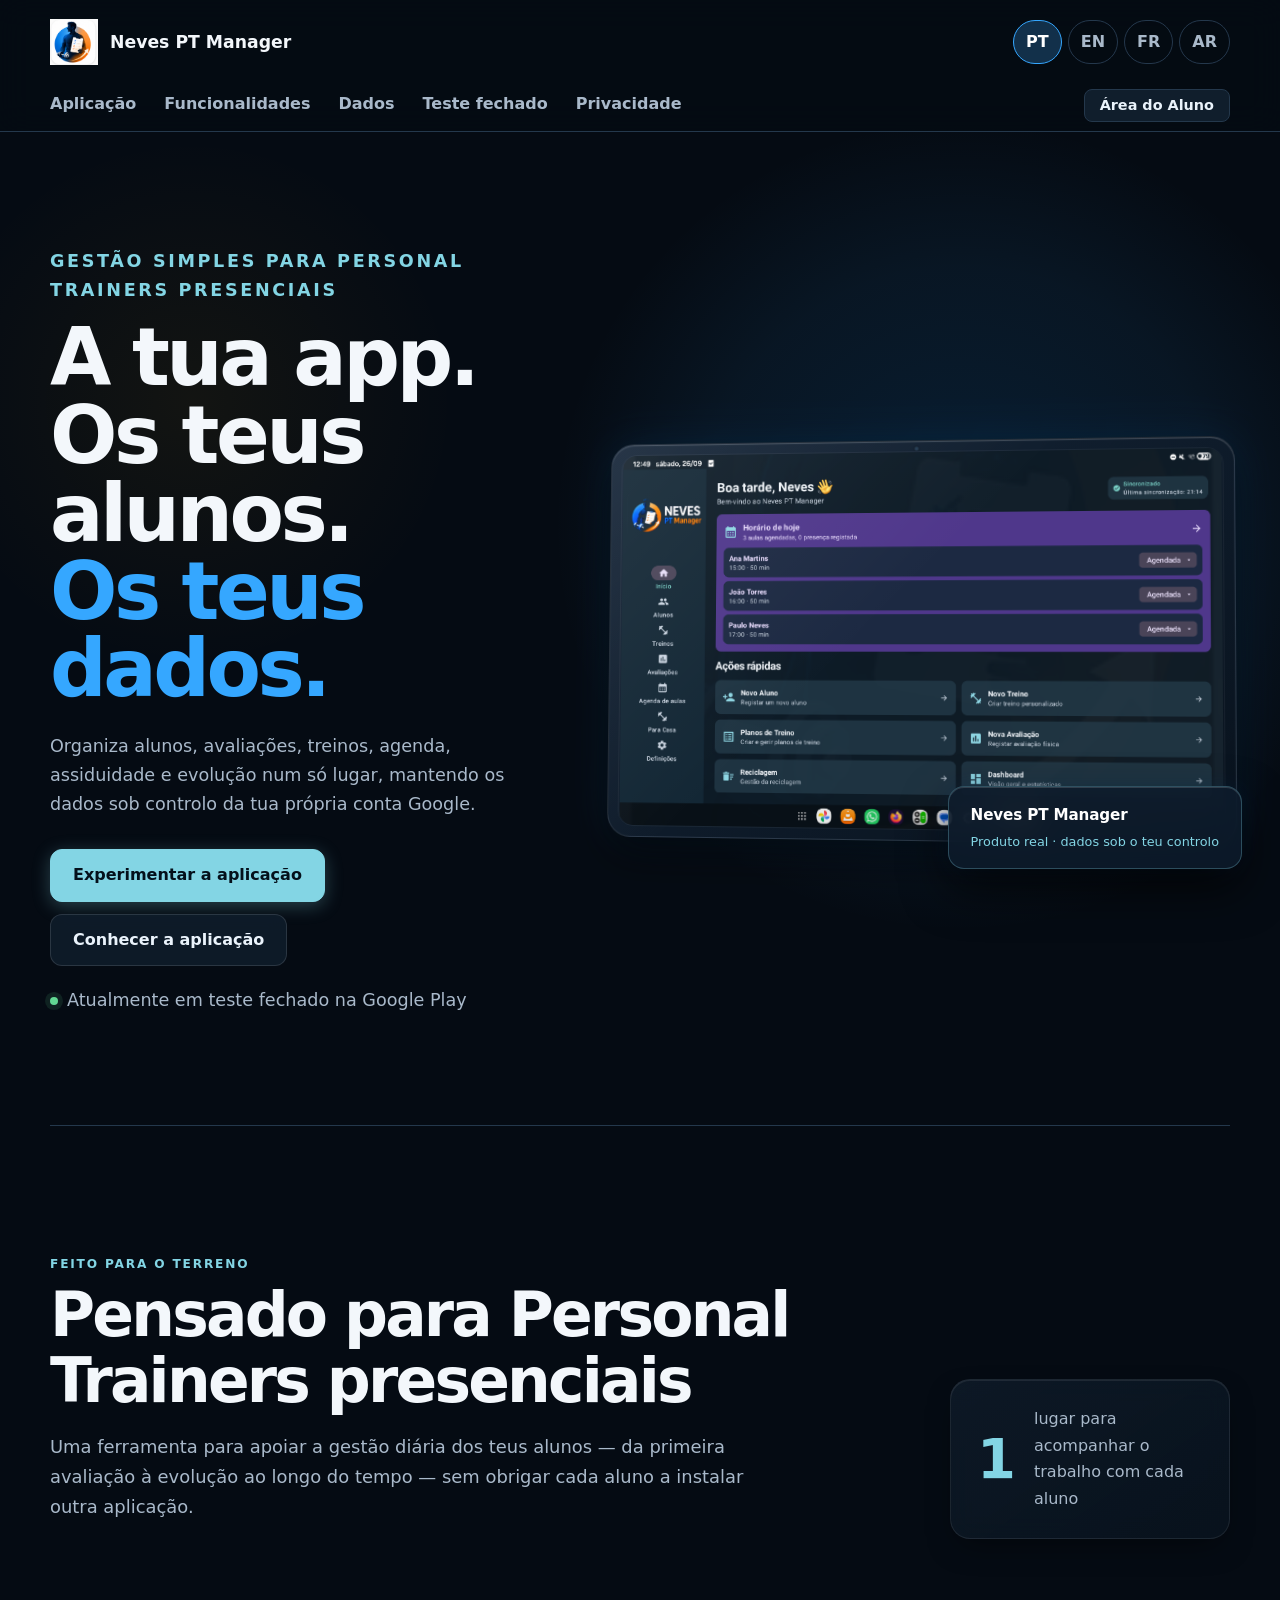
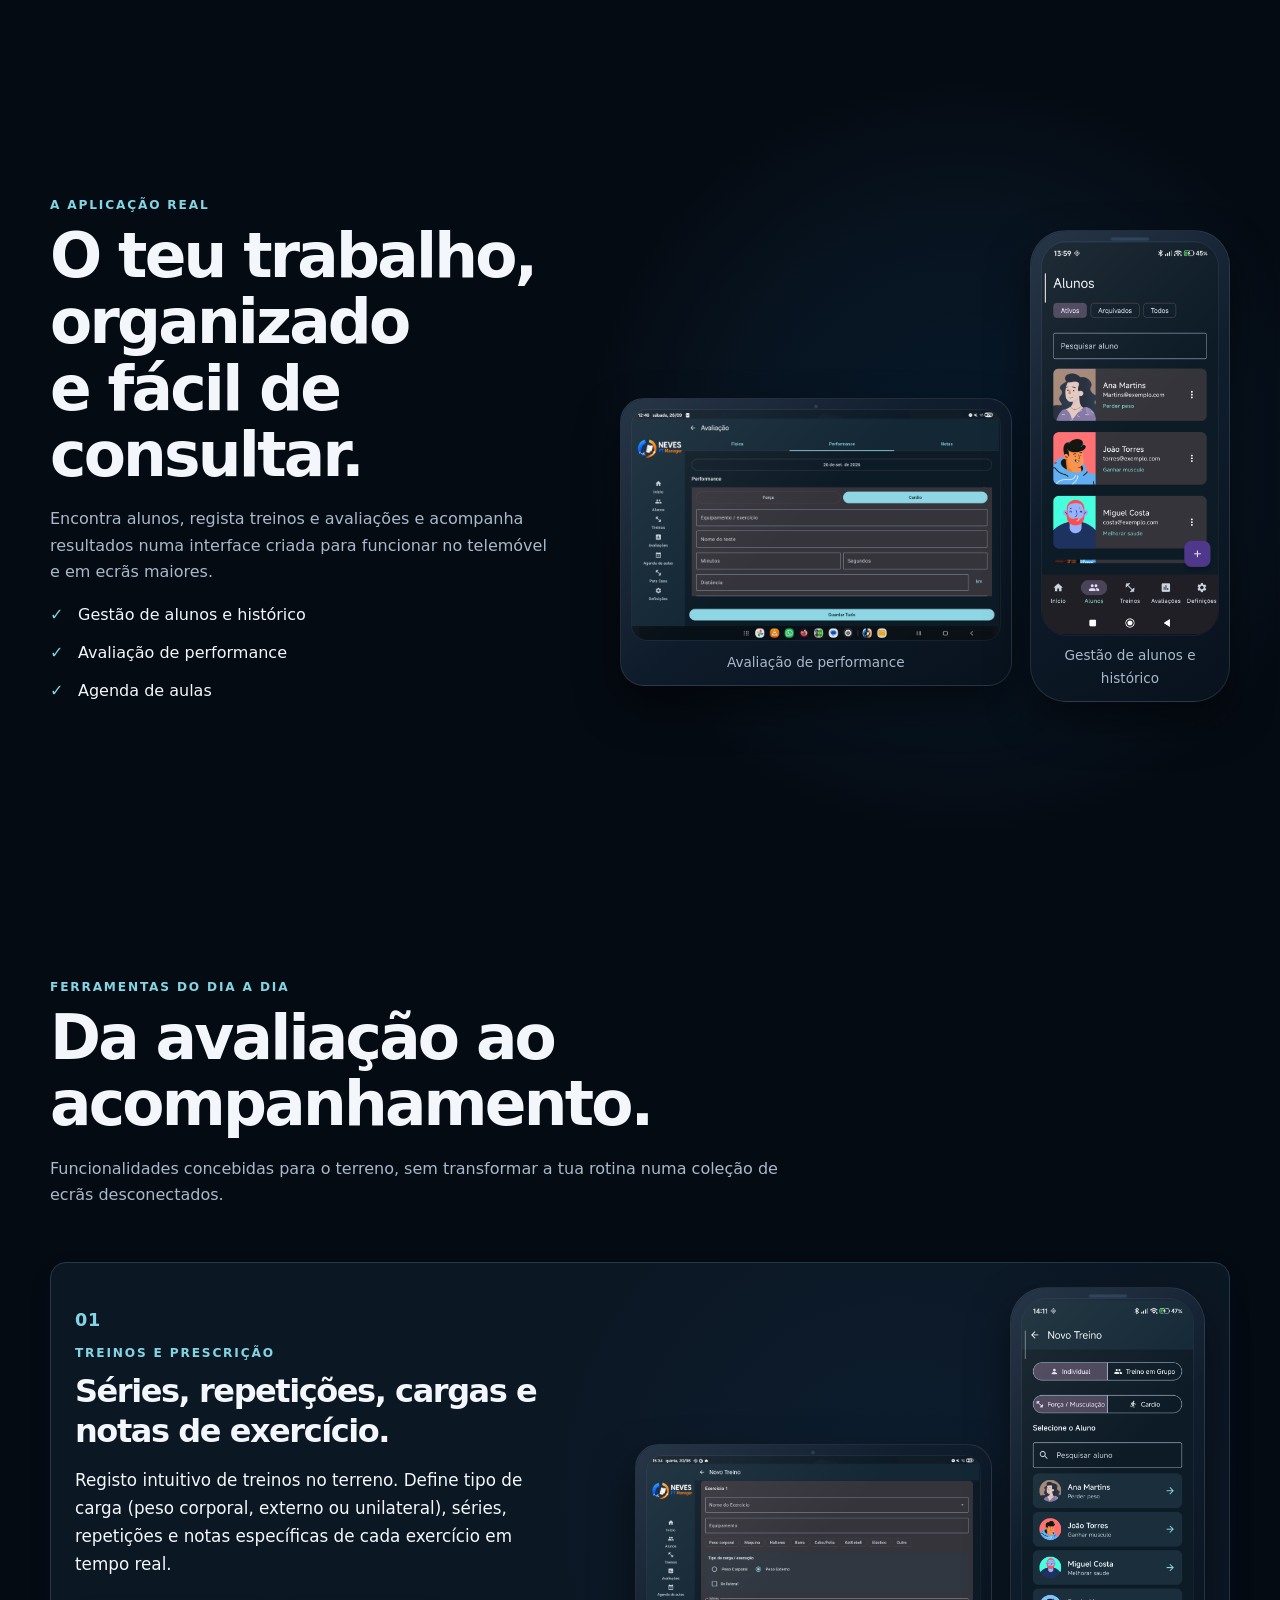
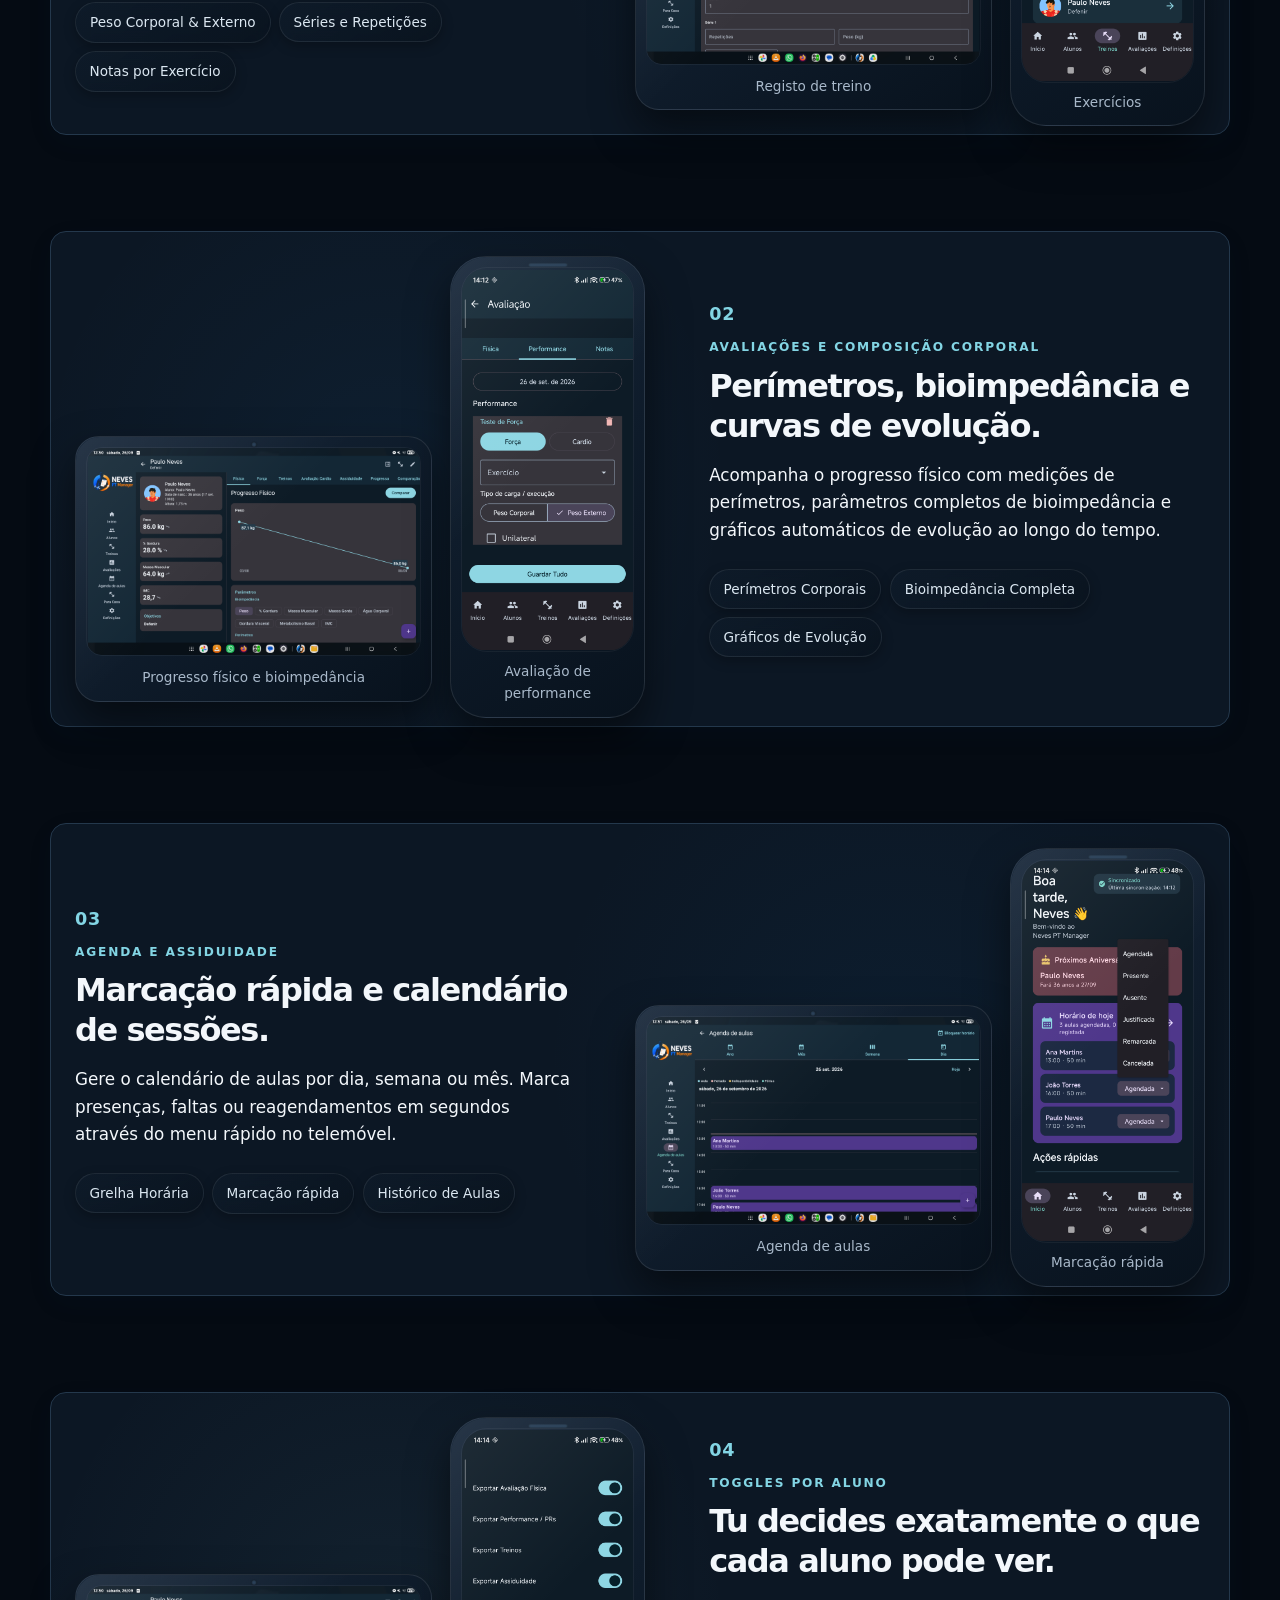
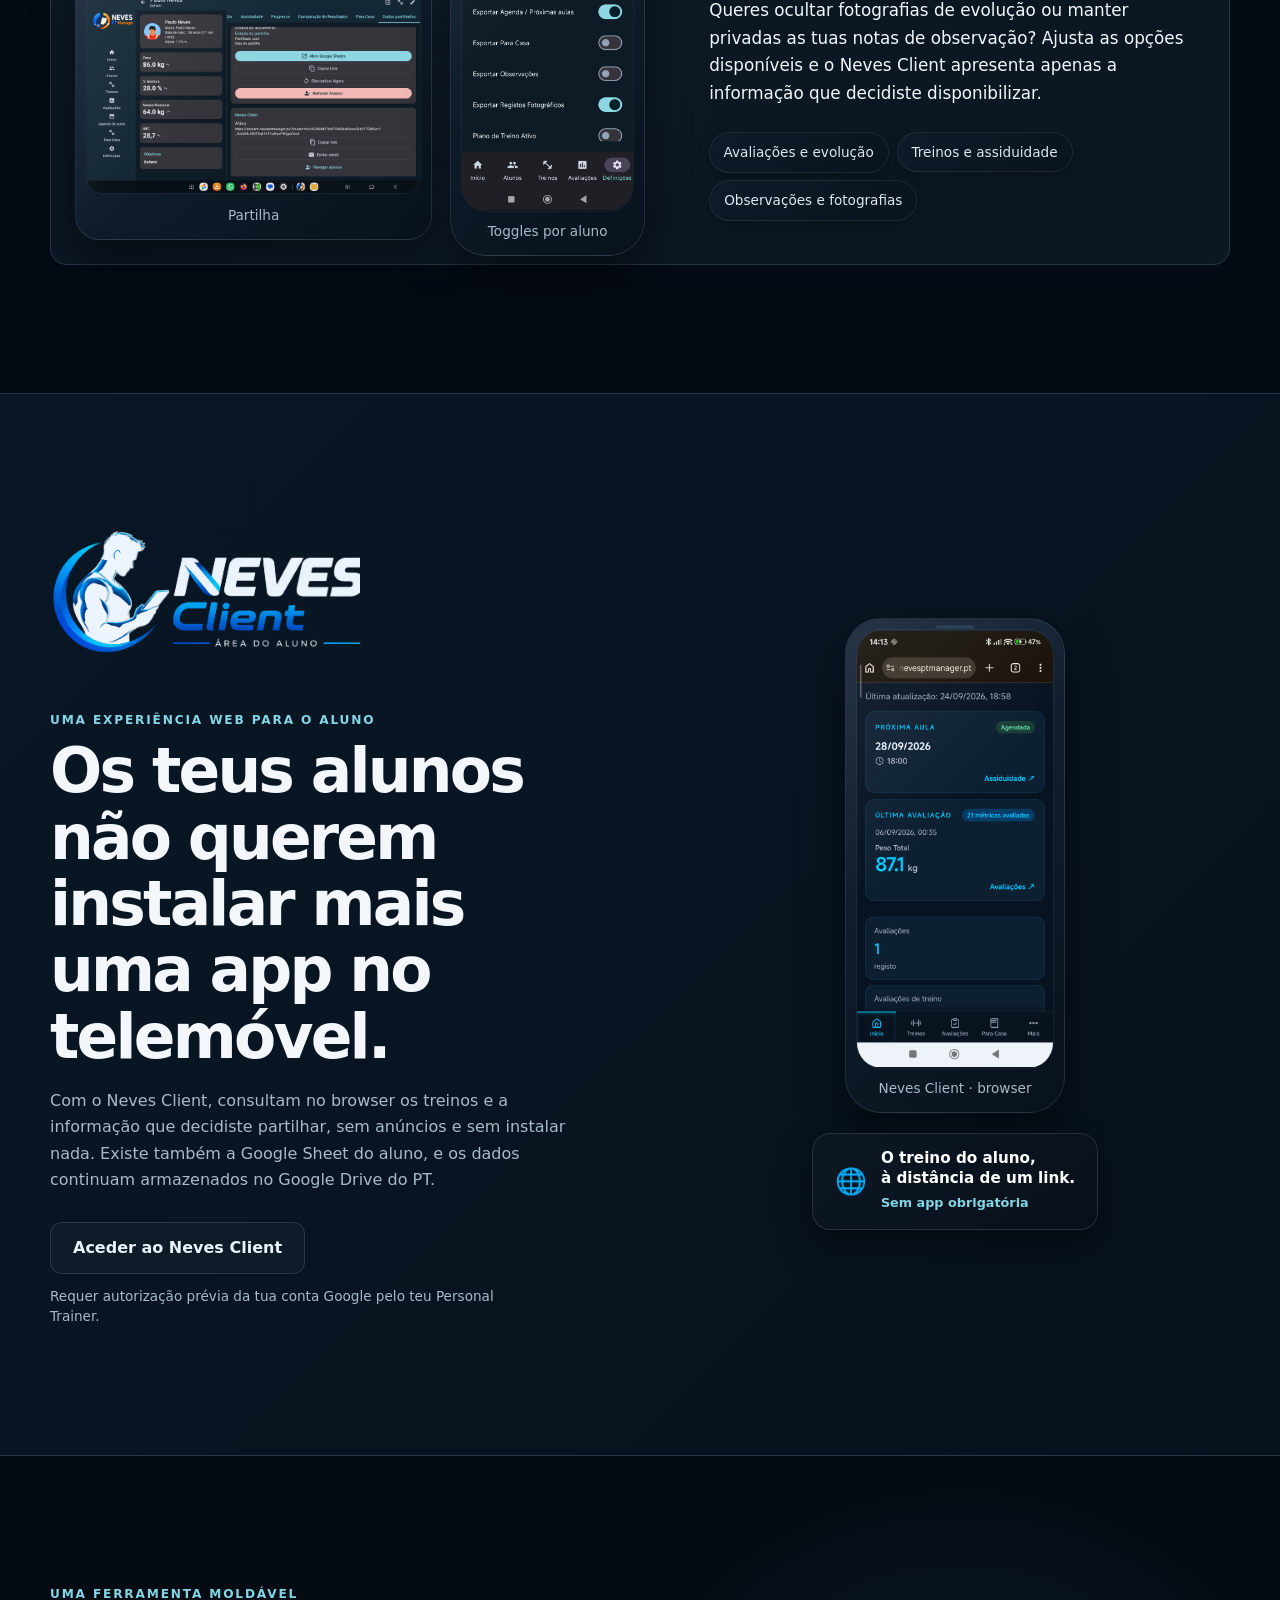
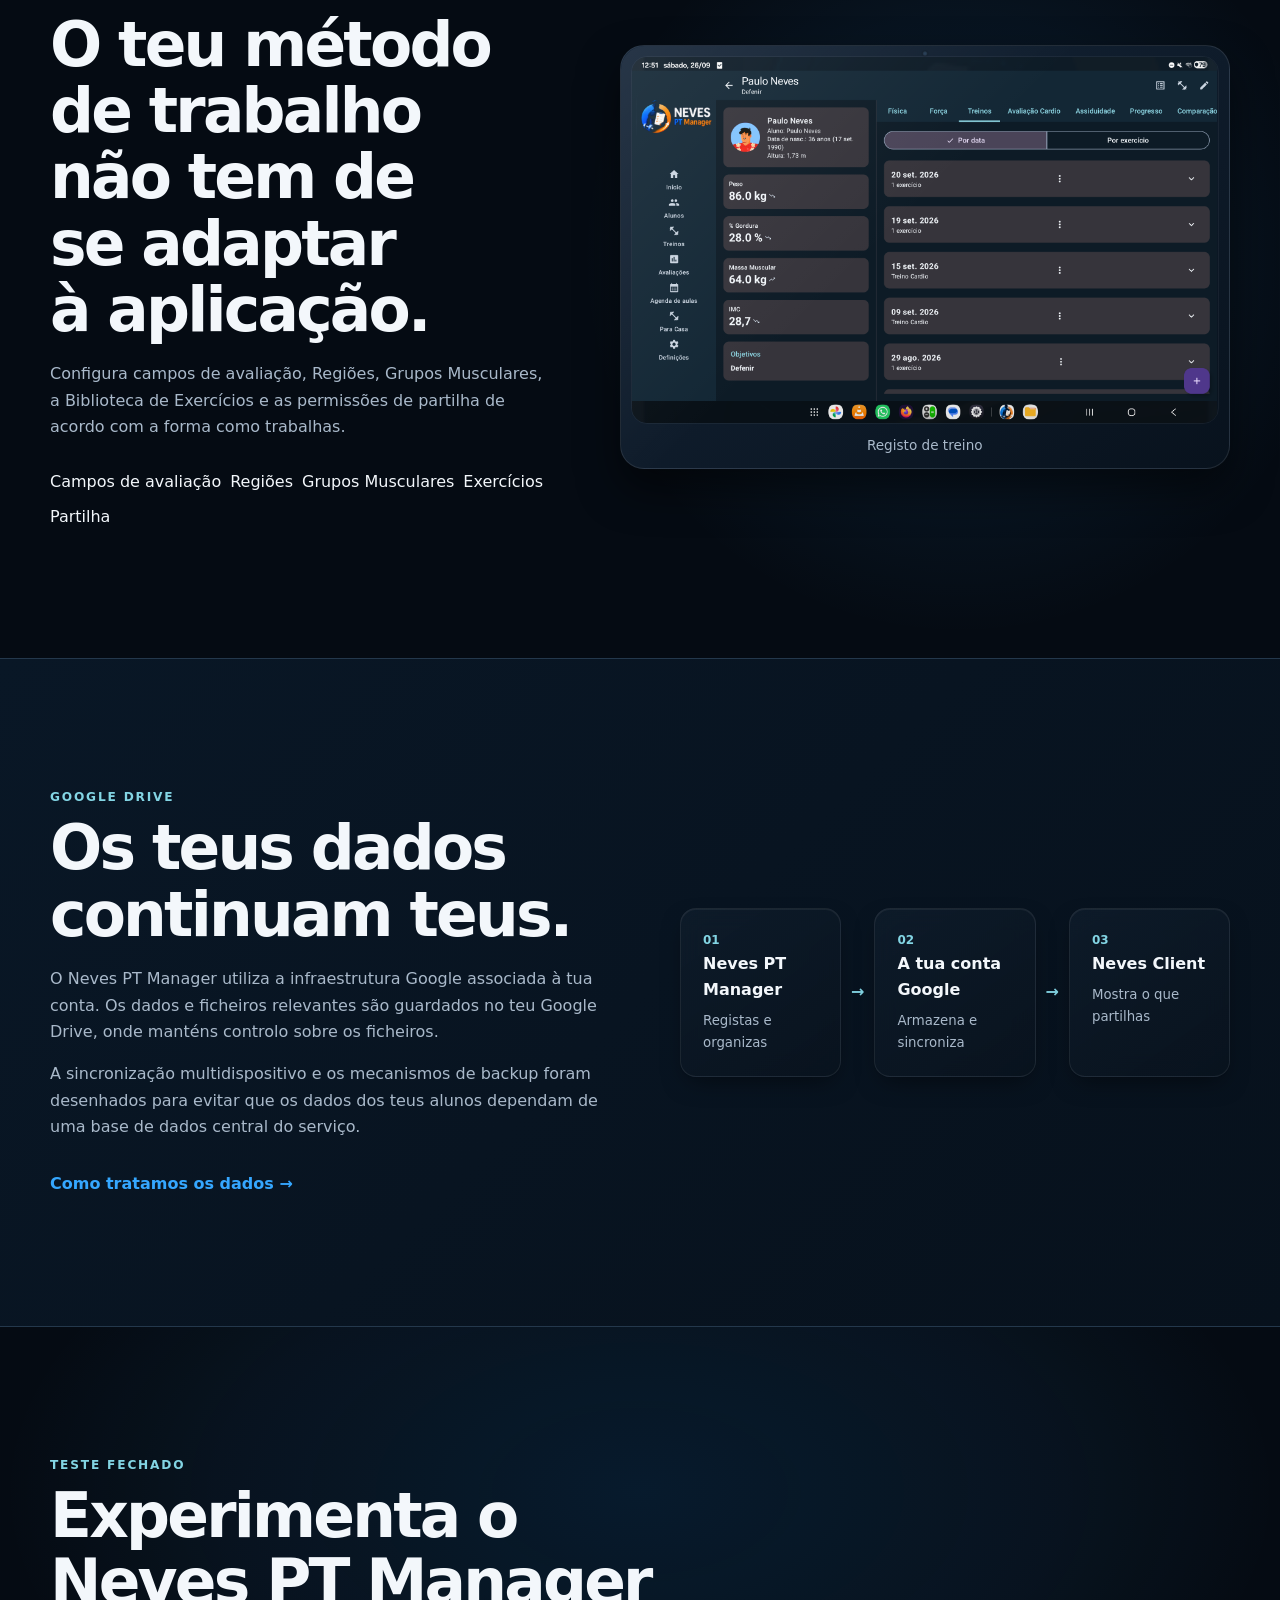
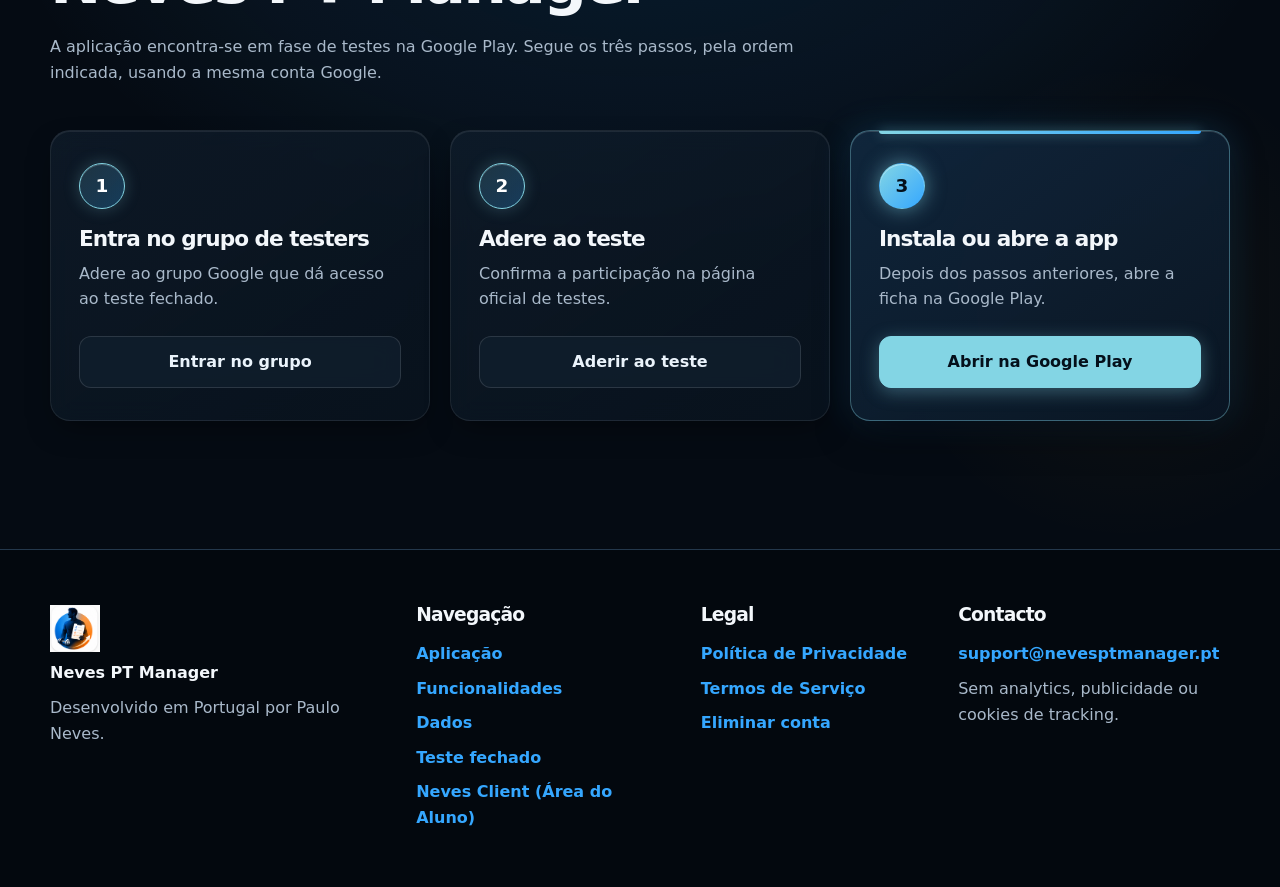
==== commit 93bed7bd: "Reorganize app and client showcase with dedicated feature blocks and device mockups" ====
--- a/index.html
+++ b/index.html
@@ -10,13 +10,12 @@
 }
 </script><link rel="icon" type="image/png" href="assets/neves-pt-manager-icon.png"><link rel="stylesheet" href="style.css"><script src="landing.js" defer></script></head><body class="landing"><a class="skip-link" href="#content" data-t="skip">Saltar para o conteúdo</a>
 <header class="site-header"><div class="wrap header-row"><a class="site-brand" href="#pt" aria-label="Neves PT Manager"><img src="assets/neves-pt-manager-icon.png" alt="" width="48" height="48"><span>Neves PT Manager</span></a><div class="lang" aria-label="Idioma"><a href="#pt">PT</a><a href="#en">EN</a><a href="#fr">FR</a><a href="#ar">AR</a></div></div><nav class="product-nav wrap"><a href="#about" data-t="navApp">Aplicação</a><a href="#features" data-t="navFeatures">Funcionalidades</a><a href="#data" data-t="navData">Dados</a><a href="#test" data-t="navTest">Teste fechado</a><a data-legal="privacy" href="privacy.html#pt" data-t="privacy">Privacidade</a><a class="nav-student" target="_blank" rel="noopener noreferrer" href="https://student.nevesptmanager.pt" data-t="studentPortal">Área do Aluno</a></nav></header>
-<main id="content"><section class="hero wrap"><div class="hero-copy"><p class="eyebrow" data-t="heroEyebrow">Gestão simples para Personal Trainers presenciais</p><h1 data-html="claim">A tua app.<br>Os teus alunos.<br><span>Os teus dados.</span></h1><p class="lead" data-t="heroText">Organiza alunos, avaliações, treinos, agenda, assiduidade e evolução num só lugar, mantendo os dados sob controlo da tua própria conta Google.</p><div class="actions"><a class="button primary" href="#test" data-t="try">Experimentar a aplicação</a><a class="button secondary" href="#about" data-t="discover">Conhecer a aplicação</a></div><p class="test-note"><span></span><i data-t="closed">Atualmente em teste fechado na Google Play</i></p></div><div class="hero-visual"><div class="app-shot landscape"><img src="assets/screenshots/app-home-tablet.png" data-alt="homeAlt" alt="Ecrã inicial real do Neves PT Manager" width="1920" height="1200"></div><div class="floating-note"><b>Neves PT Manager</b><span data-t="realProduct">Produto real · dados sob o teu controlo</span></div></div></section>
+<main id="content"><section class="hero wrap"><div class="hero-copy"><p class="eyebrow" data-t="heroEyebrow">Gestão simples para Personal Trainers presenciais</p><h1 data-html="claim">A tua app.<br>Os teus alunos.<br><span>Os teus dados.</span></h1><p class="lead" data-t="heroText">Organiza alunos, avaliações, treinos, agenda, assiduidade e evolução num só lugar, mantendo os dados sob controlo da tua própria conta Google.</p><div class="actions"><a class="button primary" href="#test" data-t="try">Experimentar a aplicação</a><a class="button secondary" href="#about" data-t="discover">Conhecer a aplicação</a></div><p class="test-note"><span></span><i data-t="closed">Atualmente em teste fechado na Google Play</i></p></div><div class="hero-visual"><div class="app-shot landscape mockup-tablet"><img src="assets/screenshots/pagina_inici_tablet.png" data-alt="homeAlt" alt="Ecrã inicial real do Neves PT Manager" width="1920" height="1200"></div><div class="floating-note"><b>Neves PT Manager</b><span data-t="realProduct">Produto real · dados sob o teu controlo</span></div></div></section>
 <section id="about" class="section wrap intro"><div><p class="eyebrow" data-t="ground">Feito para o terreno</p><h2 data-t="forWhom">Pensado para Personal Trainers presenciais</h2><p data-t="forText">Uma ferramenta para apoiar a gestão diária dos teus alunos — da primeira avaliação à evolução ao longo do tempo — sem obrigar cada aluno a instalar outra aplicação.</p></div><div class="metric"><strong>1</strong><span data-t="onePlace">lugar para acompanhar o trabalho com cada aluno</span></div></section>
-<section class="section showcase wrap"><div><p class="eyebrow" data-t="realApp">A aplicação real</p><h2 data-t="organised">O teu trabalho, organizado e fácil de consultar.</h2><p data-t="organisedText">Encontra alunos, regista treinos e avaliações e acompanha resultados numa interface criada para funcionar no telemóvel e em ecrãs maiores.</p><ul class="check-list"><li data-t="f1">Gestão de alunos e histórico</li><li data-t="f2">Avaliações físicas e de performance</li><li data-t="f3">Treinos, agenda e assiduidade</li></ul></div><div class="showcase-devices phone-pair"><figure class="app-shot landscape showcase-tablet"><img loading="lazy" src="assets/screenshots/screenshot2.png" alt="Ficha de biometria e avaliação física" width="1920" height="1200"><figcaption data-t="f2">Avaliações físicas e de performance</figcaption></figure><figure class="app-shot phone showcase-phone"><img loading="lazy" src="assets/screenshots/progress-mobile.png" data-alt="progressAlt" alt="Gráficos de evolução e tendências" width="921" height="2048"><figcaption data-t="progress">Evolução</figcaption></figure></div></section>
-<section class="client-band"><div class="section wrap client-grid"><div><img class="client-logo" loading="lazy" src="assets/neves-client-logo-dark.png" alt="Neves Client" width="310" height="146"><p class="eyebrow" data-t="webExperience">Uma experiência Web para o aluno</p><h2 data-t="noApp">Os teus alunos não querem instalar mais uma app no telemóvel.</h2><p data-t="clientText">Com o Neves Client, consultam no browser os treinos e a informação que decidiste partilhar, sem anúncios e sem instalar nada. Existe também a Google Sheet do aluno, e os dados continuam armazenados no Google Drive do PT.</p><div class="client-actions"><a class="button secondary client-btn" target="_blank" rel="noopener noreferrer" href="https://student.nevesptmanager.pt" data-t="clientCta">Aceder ao Neves Client</a><p class="client-note" data-t="clientNote">Requer autorização prévia da tua conta Google pelo teu Personal Trainer.</p></div></div><div class="browser-card"><div class="browser-bar"><i></i><i></i><i></i><span data-t="browser">Neves Client · browser</span></div><div class="browser-content"><span class="browser-icon">N</span><strong data-html="oneLink">O treino do aluno,<br>à distância de um link.</strong><small data-t="nothingInstall">Sem app obrigatória</small></div></div></div></section>
-<section class="section wrap permissions"><div class="permission-shot app-shot landscape"><img loading="lazy" src="assets/screenshots/screenshot4.png" data-alt="sharingAlt" alt="Definições de partilha por aluno" width="1920" height="1200"></div><div><p class="eyebrow" data-t="perStudent">Partilha por aluno</p><h2 data-t="youDecide">Tu decides exatamente o que cada aluno pode ver.</h2><p data-t="sharingText">Queres ocultar fotografias de evolução ou manter privadas as tuas notas de observação? Ajusta as opções disponíveis e o Neves Client apresenta apenas a informação que decidiste disponibilizar.</p><div class="permission-list"><span data-t="p1">Avaliações e evolução</span><span data-t="p2">Treinos e assiduidade</span><span data-t="p3">Observações e fotografias</span></div></div></section>
-<section id="features" class="section wrap"><div class="section-heading"><p class="eyebrow" data-t="daily">Ferramentas do dia a dia</p><h2 data-t="followup">Da avaliação ao acompanhamento.</h2><p data-t="featuresText">Funcionalidades que trabalham em conjunto, sem transformar a tua rotina numa coleção de ecrãs desconectados.</p></div><div class="feature-groups"><article><span>01</span><h3 data-t="know">Conhecer e acompanhar</h3><p data-t="knowText">Gestão de alunos, avaliações físicas e de performance, fotografias de progresso e assiduidade.</p></article><article><span>02</span><h3 data-t="plan">Planear e registar</h3><p data-t="planText">Registo de treinos, agenda, biblioteca de exercícios e exercícios Para Casa.</p></article><article><span>03</span><h3 data-t="share">Partilhar e proteger</h3><p data-t="shareText">Partilha com o aluno, sincronização multidispositivo e backups no Google Drive.</p></article></div></section>
-<section class="section wrap customize"><div><p class="eyebrow" data-t="flexible">Uma ferramenta moldável</p><h2 data-t="method">O teu método de trabalho não tem de se adaptar à aplicação.</h2><p data-t="customText">Configura campos de avaliação, Regiões, Grupos Musculares, a Biblioteca de Exercícios e as permissões de partilha de acordo com a forma como trabalhas.</p><div class="tag-cloud"><span data-t="tag1">Campos de avaliação</span><span data-t="tag2">Regiões</span><span data-t="tag3">Grupos Musculares</span><span data-t="tag4">Exercícios</span><span data-t="tag5">Partilha</span></div></div><div class="customize-visual"><figure class="app-shot landscape customize-main"><img loading="lazy" src="assets/screenshots/screenshot14.png" data-alt="workoutAlt" alt="Registo de treino" width="1920" height="1200"><figcaption data-t="workout">Registo de treino</figcaption></figure><figure class="app-shot phone customize-sub"><img loading="lazy" src="assets/screenshots/screenshot21.png" alt="Biblioteca de exercícios" width="1220" height="2712"><figcaption data-t="tag4">Exercícios</figcaption></figure></div></section>
+<section class="section showcase wrap"><div><p class="eyebrow" data-t="realApp">A aplicação real</p><h2 data-t="organised">O teu trabalho, organizado e fácil de consultar.</h2><p data-t="organisedText">Encontra alunos, regista treinos e avaliações e acompanha resultados numa interface criada para funcionar no telemóvel e em ecrãs maiores.</p><ul class="check-list"><li data-t="f1">Gestão de alunos e histórico</li><li data-t="f2">Avaliações físicas e de performance</li><li data-t="f3">Treinos, agenda e assiduidade</li></ul></div><div class="showcase-devices phone-pair"><figure class="app-shot landscape showcase-tablet mockup-tablet"><img loading="lazy" src="assets/screenshots/avaliacao_tablet.png" alt="Ficha de biometria e avaliação física" width="1920" height="1200"><figcaption data-t="f2">Avaliações físicas e de performance</figcaption></figure><figure class="app-shot phone showcase-phone mockup-phone"><img loading="lazy" src="assets/screenshots/alunos_phone.png" data-alt="studentsAlt" alt="Gestão e lista de alunos" width="1220" height="2712"><figcaption data-t="f1">Gestão de alunos e histórico</figcaption></figure></div></section>
+<section id="features" class="section wrap features-section"><div class="section-heading"><p class="eyebrow" data-t="daily">Ferramentas do dia a dia</p><h2 data-t="followup">Da avaliação ao acompanhamento.</h2><p data-t="featuresText">Funcionalidades concebidas para o terreno, sem transformar a tua rotina numa coleção de ecrãs desconectados.</p></div><div class="features-list"><article class="feature-block"><div class="feature-copy"><span class="feature-num">01</span><p class="eyebrow" data-t="featWorkoutsEyebrow">Treinos e Prescrição</p><h3 data-t="featWorkoutsTitle">Séries, repetições, cargas e notas de exercício.</h3><p data-t="featWorkoutsText">Registo intuitivo de treinos no terreno. Define tipo de carga (peso corporal, externo ou unilateral), séries, repetições e notas específicas de cada exercício em tempo real.</p><div class="feature-tags"><span data-t="tagWorkout1">Peso Corporal & Externo</span><span data-t="tagWorkout2">Séries e Repetições</span><span data-t="tagWorkout3">Notas por Exercício</span></div></div><div class="feature-devices device-pair"><figure class="app-shot landscape mockup-tablet feature-tablet"><img loading="lazy" src="assets/screenshots/workout-entry-tablet.png" data-alt="featWorkoutsAlt" alt="Registo de novo treino com séries, repetições e cargas" width="1920" height="1200"><figcaption data-t="workout">Registo de treino</figcaption></figure><figure class="app-shot phone mockup-phone feature-phone"><img loading="lazy" src="assets/screenshots/treino_phone.png" data-alt="featWorkoutsPhoneAlt" alt="Seleção de treino e aluno no telemóvel" width="1220" height="2712"><figcaption data-t="tag4">Exercícios</figcaption></figure></div></article><article class="feature-block reverse"><div class="feature-copy"><span class="feature-num">02</span><p class="eyebrow" data-t="featAssessEyebrow">Avaliações e Composição Corporal</p><h3 data-t="featAssessTitle">Perímetros, bioimpedância e curvas de evolução.</h3><p data-t="featAssessText">Acompanha o progresso físico com medições de perímetros, parâmetros completos de bioimpedância e gráficos automáticos de evolução ao longo do tempo.</p><div class="feature-tags"><span data-t="tagAssess1">Perímetros Corporais</span><span data-t="tagAssess2">Bioimpedância Completa</span><span data-t="tagAssess3">Gráficos de Evolução</span></div></div><div class="feature-devices device-pair"><figure class="app-shot landscape mockup-tablet feature-tablet"><img loading="lazy" src="assets/screenshots/pagina_aluno_tablet.png" data-alt="featAssessAlt" alt="Ecrã de progresso físico, bioimpedância e gráficos de evolução" width="1920" height="1200"><figcaption data-t="progress">Progresso físico e bioimpedância</figcaption></figure><figure class="app-shot phone mockup-phone feature-phone"><img loading="lazy" src="assets/screenshots/avaliacao_phone.png" data-alt="featAssessPhoneAlt" alt="Registo de teste de performance no telemóvel" width="1220" height="2712"><figcaption data-t="f2">Avaliação de performance</figcaption></figure></div></article><article class="feature-block"><div class="feature-copy"><span class="feature-num">03</span><p class="eyebrow" data-t="featScheduleEyebrow">Agenda e Assiduidade</p><h3 data-t="featScheduleTitle">Marcação rápida e calendário de sessões.</h3><p data-t="featScheduleText">Gere o calendário de aulas por dia, semana ou mês. Marca presenças, faltas ou reagendamentos em segundos através do menu rápido no telemóvel.</p><div class="feature-tags"><span data-t="tagSched1">Grelha Horária</span><span data-t="tagSched2">Menu Rápido de Presença</span><span data-t="tagSched3">Histórico de Aulas</span></div></div><div class="feature-devices device-pair"><figure class="app-shot landscape mockup-tablet feature-tablet"><img loading="lazy" src="assets/screenshots/agenda_tablet.png" data-alt="featScheduleAlt" alt="Calendário de agenda de aulas no tablet" width="1920" height="1200"><figcaption data-t="f3">Agenda de aulas</figcaption></figure><figure class="app-shot phone mockup-phone feature-phone"><img loading="lazy" src="assets/screenshots/marca_presencas_phone.png" data-alt="featAttendancePhoneAlt" alt="Menu de marcação rápida de presença no telemóvel" width="1220" height="2712"><figcaption data-t="tagSched2">Marcação rápida</figcaption></figure></div></article><article class="feature-block reverse"><div class="feature-copy"><span class="feature-num">04</span><p class="eyebrow" data-t="perStudent">Partilha por aluno</p><h3 data-t="youDecide">Tu decides exatamente o que cada aluno pode ver.</h3><p data-t="sharingText">Queres ocultar fotografias de evolução ou manter privadas as tuas notas de observação? Ajusta as opções disponíveis e o Neves Client apresenta apenas a informação que decidiste disponibilizar.</p><div class="feature-tags"><span data-t="p1">Avaliações e evolução</span><span data-t="p2">Treinos e assiduidade</span><span data-t="p3">Observações e fotografias</span></div></div><div class="feature-devices device-pair"><figure class="app-shot landscape mockup-tablet feature-tablet"><img loading="lazy" src="assets/screenshots/controlo_dados_tablet.png" data-alt="sharingAlt" alt="Definições de partilha e sincronização no tablet" width="1920" height="1200"><figcaption data-t="tag5">Partilha e sincronização</figcaption></figure><figure class="app-shot phone mockup-phone feature-phone"><img loading="lazy" src="assets/screenshots/controlo-dados_phone.png" data-alt="featShareTogglesAlt" alt="Toggles de permissões de partilha por aluno no telemóvel" width="1220" height="2712"><figcaption data-t="perStudent">Toggles por aluno</figcaption></figure></div></article></div></section>
+<section class="client-band"><div class="section wrap client-grid"><div><img class="client-logo" loading="lazy" src="assets/neves-client-logo-dark.png" alt="Neves Client" width="310" height="146"><p class="eyebrow" data-t="webExperience">Uma experiência Web para o aluno</p><h2 data-t="noApp">Os teus alunos não querem instalar mais uma app no telemóvel.</h2><p data-t="clientText">Com o Neves Client, consultam no browser os treinos e a informação que decidiste partilhar, sem anúncios e sem instalar nada. Existe também a Google Sheet do aluno, e os dados continuam armazenados no Google Drive do PT.</p><div class="client-actions"><a class="button secondary client-btn" target="_blank" rel="noopener noreferrer" href="https://student.nevesptmanager.pt" data-t="clientCta">Aceder ao Neves Client</a><p class="client-note" data-t="clientNote">Requer autorização prévia da tua conta Google pelo teu Personal Trainer.</p></div></div><div class="client-visual"><figure class="app-shot phone mockup-phone client-phone"><img loading="lazy" src="assets/screenshots/pagina_web.png" data-alt="clientWebAlt" alt="Área do Aluno Web no Neves Client com próxima aula e última avaliação" width="1220" height="2712"><figcaption data-t="browser">Neves Client · browser</figcaption></figure><div class="browser-badge"><span class="browser-badge-icon">🌐</span><div><strong data-html="oneLink">O treino do aluno,<br>à distância de um link.</strong><small data-t="nothingInstall">Sem app obrigatória</small></div></div></div></div></section>
+<section class="section wrap customize"><div><p class="eyebrow" data-t="flexible">Uma ferramenta moldável</p><h2 data-t="method">O teu método de trabalho não tem de se adaptar à aplicação.</h2><p data-t="customText">Configura campos de avaliação, Regiões, Grupos Musculares, a Biblioteca de Exercícios e as permissões de partilha de acordo com a forma como trabalhas.</p><div class="tag-cloud"><span data-t="tag1">Campos de avaliação</span><span data-t="tag2">Regiões</span><span data-t="tag3">Grupos Musculares</span><span data-t="tag4">Exercícios</span><span data-t="tag5">Partilha</span></div></div><div class="customize-visual"><figure class="app-shot landscape customize-main mockup-tablet"><img loading="lazy" src="assets/screenshots/pagina_treinos_tablet.png" data-alt="workoutAlt" alt="Registo de treino" width="1920" height="1200"><figcaption data-t="workout">Registo de treino</figcaption></figure></div></section>
 <section id="data" class="data-band"><div class="section wrap data-grid"><div><p class="eyebrow">Google Drive</p><h2 data-t="dataYours">Os teus dados continuam teus.</h2><p data-t="dataText1">O Neves PT Manager utiliza a infraestrutura Google associada à tua conta. Os dados e ficheiros relevantes são guardados no teu Google Drive, onde manténs controlo sobre os ficheiros.</p><p data-t="dataText2">A sincronização multidispositivo e os mecanismos de backup foram desenhados para evitar que os dados dos teus alunos dependam de uma base de dados central do serviço.</p><a class="text-link" data-legal="privacy" href="privacy.html#pt" data-t="handling">Como tratamos os dados →</a></div><div class="data-flow"><div><span>01</span><b>Neves PT Manager</b><small data-t="flow1">Registas e organizas</small></div><i>→</i><div><span>02</span><b data-t="googleAccount">A tua conta Google</b><small data-t="flow2">Armazena e sincroniza</small></div><i>→</i><div><span>03</span><b>Neves Client</b><small data-t="flow3">Mostra o que partilhas</small></div></div></div></section>
 <section id="test" class="section wrap testing"><div class="section-heading"><p class="eyebrow" data-t="closedTest">Teste fechado</p><h2 data-t="tryTitle">Experimenta o Neves PT Manager</h2><p data-t="tryText">A aplicação encontra-se em fase de testes na Google Play. Segue os três passos, pela ordem indicada, usando a mesma conta Google.</p></div><div class="steps"><article><span>1</span><h3 data-t="step1">Entra no grupo de testers</h3><p data-t="step1Text">Adere ao grupo Google que dá acesso ao teste fechado.</p><a class="button secondary" target="_blank" rel="noopener noreferrer" href="https://groups.google.com/g/neves-pt-manager-testers" data-t="step1Btn">Entrar no grupo</a></article><article><span>2</span><h3 data-t="step2">Adere ao teste</h3><p data-t="step2Text">Confirma a participação na página oficial de testes.</p><a class="button secondary" target="_blank" rel="noopener noreferrer" href="https://play.google.com/apps/testing/pt.pauloneves.gymtracker" data-t="step2Btn">Aderir ao teste</a></article><article><span>3</span><h3 data-t="step3">Instala ou abre a app</h3><p data-t="step3Text">Depois dos passos anteriores, abre a ficha na Google Play.</p><a class="button primary" target="_blank" rel="noopener noreferrer" href="https://play.google.com/store/apps/details?id=pt.pauloneves.gymtracker" data-t="step3Btn">Abrir na Google Play</a></article></div></section></main>
 <footer class="landing-footer"><div class="wrap footer-grid"><div><img src="assets/neves-pt-manager-icon.png" alt="" width="50" height="47" loading="lazy"><strong>Neves PT Manager</strong><p data-t="made">Desenvolvido em Portugal por Paulo Neves.</p></div><div><h3 data-t="navTitle">Navegação</h3><a href="#about" data-t="navApp">Aplicação</a><a href="#features" data-t="navFeatures">Funcionalidades</a><a href="#data" data-t="navData">Dados</a><a href="#test" data-t="navTest">Teste fechado</a><a target="_blank" rel="noopener noreferrer" href="https://student.nevesptmanager.pt" data-t="footerStudent">Neves Client (Área do Aluno)</a></div><div><h3 data-t="legal">Legal</h3><a data-legal="privacy" href="privacy.html#pt" data-t="privacyPolicy">Política de Privacidade</a><a data-legal="terms" href="terms.html#pt" data-t="terms">Termos de Serviço</a><a data-legal="account-deletion" href="account-deletion.html#pt" data-t="delete">Eliminar conta</a></div><div><h3 data-t="contact">Contacto</h3><a href="mailto:support@nevesptmanager.pt">support@nevesptmanager.pt</a><p data-t="noTracking">Sem analytics, publicidade ou cookies de tracking.</p></div></div></footer></body></html>
--- a/style.css
+++ b/style.css
@@ -81,20 +81,20 @@
 /* Hero Visual & Device Frames */
 .hero-visual{position:relative}
 
-/* Base Device Frame styling */
-.app-shot{position:relative;overflow:hidden;background:linear-gradient(145deg,#152538 0%,#08121d 100%);border:1px solid rgba(255,255,255,.12);box-shadow:0 16px 40px rgba(0,0,0,.45);transition:transform .3s cubic-bezier(.16,1,.3,1),border-color .3s ease,box-shadow .3s ease}
-.app-shot::after{content:"";position:absolute;inset:0;border-radius:inherit;background:linear-gradient(135deg,rgba(255,255,255,.08) 0%,rgba(255,255,255,0) 45%);pointer-events:none;z-index:2}
-.app-shot img{display:block;width:100%;height:auto}
-.app-shot figcaption{padding:10px 14px 2px;color:var(--muted);font-size:.85rem;text-align:center}
-
-/* Tablet Frame (Landscape) */
-.app-shot.landscape{padding:10px;border-radius:24px}
-.app-shot.landscape::before{content:"";position:absolute;top:5px;left:50%;transform:translateX(-50%);width:5px;height:5px;border-radius:50%;background:#263e57;box-shadow:0 0 1px #050b13,inset 0 0 2px rgba(0,0,0,.8);z-index:2}
-.app-shot.landscape img{border-radius:16px;border:1px solid rgba(255,255,255,.05)}
+/* Base Device Frame & Mockup styling */
+.app-shot,.mockup-tablet,.mockup-phone{position:relative;overflow:hidden;background:linear-gradient(145deg,#152538 0%,#08121d 100%);border:1px solid rgba(255,255,255,.1);box-shadow:0 20px 40px rgba(0,0,0,.5);transition:transform .3s cubic-bezier(.16,1,.3,1),border-color .3s ease,box-shadow .3s ease}
+.app-shot::after,.mockup-tablet::after,.mockup-phone::after{content:"";position:absolute;inset:0;border-radius:inherit;background:linear-gradient(135deg,rgba(255,255,255,.08) 0%,rgba(255,255,255,0) 45%);pointer-events:none;z-index:2}
+.app-shot img,.mockup-tablet img,.mockup-phone img{display:block;width:100%;height:auto;max-height:100%;object-fit:contain}
+.app-shot figcaption,.mockup-tablet figcaption,.mockup-phone figcaption{padding:10px 14px 2px;color:var(--muted);font-size:.85rem;text-align:center}
+
+/* Tablet Mockup Frame (Landscape ~16:10, ~650px-800px wide when full) */
+.mockup-tablet,.app-shot.landscape{padding:10px;border-radius:24px}
+.mockup-tablet::before,.app-shot.landscape::before{content:"";position:absolute;top:5px;left:50%;transform:translateX(-50%);width:5px;height:5px;border-radius:50%;background:#263e57;box-shadow:0 0 1px #050b13,inset 0 0 2px rgba(0,0,0,.8);z-index:2}
+.mockup-tablet img,.app-shot.landscape img{border-radius:16px;border:1px solid rgba(255,255,255,.05);aspect-ratio:16/10}
 
 /* Hero 3D angle */
-.hero-visual .landscape{transform:perspective(1200px) rotateY(-5deg) rotateX(2deg);box-shadow:0 16px 40px rgba(0,0,0,.45),0 0 45px rgba(18,97,160,.2),inset 0 1px 1px rgba(255,255,255,.2);transition:transform .4s cubic-bezier(.16,1,.3,1),box-shadow .4s ease}
-.hero-visual .landscape:hover{transform:perspective(1200px) rotateY(-2deg) rotateX(1deg) translateY(-4px);box-shadow:0 24px 50px rgba(0,0,0,.55),0 0 55px rgba(53,167,255,.25),inset 0 1px 1px rgba(255,255,255,.25)}
+.hero-visual .landscape,.hero-visual .mockup-tablet{max-width:min(100%,760px);transform:perspective(1200px) rotateY(-5deg) rotateX(2deg);box-shadow:0 20px 40px rgba(0,0,0,.5),0 0 45px rgba(18,97,160,.2),inset 0 1px 1px rgba(255,255,255,.2);transition:transform .4s cubic-bezier(.16,1,.3,1),box-shadow .4s ease}
+.hero-visual .landscape:hover,.hero-visual .mockup-tablet:hover{transform:perspective(1200px) rotateY(-2deg) rotateX(1deg) translateY(-4px);box-shadow:0 26px 50px rgba(0,0,0,.65),0 0 55px rgba(53,167,255,.25),inset 0 1px 1px rgba(255,255,255,.25)}
 
 /* Floating Note in Hero */
 .floating-note{position:absolute;right:-12px;bottom:-28px;display:flex;flex-direction:column;gap:3px;padding:16px 22px;border:1px solid rgba(131,213,228,.28);border-radius:16px;background:rgba(14,28,44,.85);backdrop-filter:blur(16px);-webkit-backdrop-filter:blur(16px);box-shadow:0 20px 45px rgba(0,0,0,.65),0 0 25px rgba(18,97,160,.15),inset 0 1px 0 rgba(255,255,255,.15);z-index:3;transition:transform .25s ease,border-color .25s ease,box-shadow .25s ease}
@@ -118,67 +118,70 @@
 .check-list li{position:relative;padding-left:28px}
 .check-list li::before{position:absolute;left:0;color:var(--cyan);content:'✓';font-weight:700}
 
-/* Phone Mockup Frame */
-.app-shot.phone{padding:10px 10px 12px;border-radius:26px;transition:transform .3s cubic-bezier(.16,1,.3,1),border-color .3s ease,box-shadow .3s ease}
-.app-shot.phone::before{content:"";position:absolute;top:5px;left:50%;transform:translateX(-50%);width:40px;height:4px;border-radius:3px;background:#263e57;box-shadow:inset 0 0 2px rgba(0,0,0,.8);z-index:2}
-.app-shot.phone img{border-radius:18px;border:1px solid rgba(255,255,255,.05)}
-.app-shot.phone figcaption{padding:8px 10px 0;color:var(--muted);font-size:.85rem;text-align:center;font-weight:500}
+/* Phone Mockup Frame (~9:19.5, contained ~280px-320px, border-radius: 36px) */
+.mockup-phone,.app-shot.phone{padding:10px 10px 12px;border-radius:36px;box-shadow:0 20px 40px rgba(0,0,0,.5);border:1px solid rgba(255,255,255,.1);transition:transform .3s cubic-bezier(.16,1,.3,1),border-color .3s ease,box-shadow .3s ease}
+.mockup-phone::before,.app-shot.phone::before{content:"";position:absolute;top:6px;left:50%;transform:translateX(-50%);width:40px;height:4px;border-radius:3px;background:#263e57;box-shadow:inset 0 0 2px rgba(0,0,0,.8);z-index:2}
+.mockup-phone img,.app-shot.phone img{border-radius:26px;border:1px solid rgba(255,255,255,.05);aspect-ratio:1220/2712}
+.mockup-phone figcaption,.app-shot.phone figcaption{padding:8px 10px 0;color:var(--muted);font-size:.85rem;text-align:center;font-weight:500}
 
 /* Showcase Devices */
 .showcase-devices{display:flex;align-items:flex-end;justify-content:center;gap:18px}
-.showcase-devices .showcase-tablet{flex:1;max-width:390px;min-width:0;margin:0;box-shadow:0 16px 40px rgba(0,0,0,.45)}
-.showcase-devices .showcase-tablet:hover{transform:translateY(-4px);border-color:rgba(131,213,228,.35);box-shadow:0 22px 50px rgba(0,0,0,.6),0 0 30px rgba(53,167,255,.18)}
-.showcase-devices .showcase-phone{width:180px;flex:none;margin:0 0 -16px;box-shadow:0 16px 40px rgba(0,0,0,.45)}
-.showcase-devices .showcase-phone:hover{transform:translateY(-22px);border-color:rgba(131,213,228,.35);box-shadow:0 24px 50px rgba(0,0,0,.65),0 0 30px rgba(53,167,255,.2)}
+.showcase-devices .showcase-tablet{flex:1;max-width:440px;min-width:0;margin:0;box-shadow:0 20px 40px rgba(0,0,0,.5)}
+.showcase-devices .showcase-tablet:hover{transform:translateY(-4px);border-color:rgba(131,213,228,.35);box-shadow:0 24px 50px rgba(0,0,0,.6),0 0 30px rgba(53,167,255,.18)}
+.showcase-devices .showcase-phone{width:200px;max-width:240px;flex:none;margin:0 0 -16px;box-shadow:0 20px 40px rgba(0,0,0,.5)}
+.showcase-devices .showcase-phone:hover{transform:translateY(-20px);border-color:rgba(131,213,228,.35);box-shadow:0 26px 50px rgba(0,0,0,.65),0 0 30px rgba(53,167,255,.2)}
 
 /* Client Band & Browser Mockup */
 .client-band,.data-band{border-block:1px solid var(--line);background:linear-gradient(135deg,#091726,#07111c)}
 .client-grid,.data-grid{display:grid;grid-template-columns:1fr 1fr;gap:80px;align-items:center}
 .client-logo{width:min(310px,70%);height:auto;margin-bottom:34px}
-.browser-card{overflow:hidden;border:1px solid rgba(255,255,255,.12);border-radius:24px;background:linear-gradient(145deg,rgba(14,25,38,.9),rgba(8,16,26,.96));backdrop-filter:blur(16px);-webkit-backdrop-filter:blur(16px);box-shadow:0 30px 80px rgba(0,0,0,.7),0 0 40px rgba(18,97,160,.14),inset 0 1px 0 rgba(255,255,255,.1);transition:transform .3s cubic-bezier(.16,1,.3,1),border-color .3s ease,box-shadow .3s ease}
-.browser-card:hover{transform:translateY(-4px);border-color:rgba(131,213,228,.35);box-shadow:0 35px 90px rgba(0,0,0,.8),0 0 50px rgba(53,167,255,.2),inset 0 1px 0 rgba(255,255,255,.15)}
-.browser-bar{display:flex;align-items:center;gap:8px;padding:14px 18px;background:rgba(20,38,56,.75);border-bottom:1px solid rgba(255,255,255,.08);color:var(--muted);font-size:.8rem}
-.browser-bar i{width:8px;height:8px;border-radius:50%;background:#557086}
-.browser-bar span{margin-inline-start:8px}
-.browser-content{display:grid;place-items:center;min-height:340px;padding:40px;text-align:center}
-.browser-icon{display:grid;place-items:center;width:60px;height:60px;border-radius:18px;background:linear-gradient(135deg,var(--accent),#5b55df);font-size:2rem;font-weight:900;box-shadow:0 8px 24px rgba(53,167,255,.3)}
-.browser-content strong{margin:20px 0;font-size:1.65rem}
-.browser-content small{color:var(--cyan);font-weight:600}
+.client-visual{position:relative;display:flex;flex-direction:column;align-items:center;justify-content:center}
+.client-phone{width:220px;max-width:250px;margin:0;box-shadow:0 25px 60px rgba(0,0,0,.65),0 0 35px rgba(53,167,255,.15)}
+.client-phone:hover{transform:translateY(-8px);border-color:rgba(131,213,228,.4);box-shadow:0 30px 70px rgba(0,0,0,.75),0 0 45px rgba(53,167,255,.25)}
+.browser-badge{display:flex;align-items:center;gap:14px;margin-top:20px;padding:14px 22px;border:1px solid rgba(255,255,255,.12);border-radius:18px;background:linear-gradient(145deg,rgba(14,25,38,.85),rgba(8,16,26,.95));backdrop-filter:blur(14px);-webkit-backdrop-filter:blur(14px);box-shadow:0 16px 35px rgba(0,0,0,.45)}
+.browser-badge-icon{font-size:1.6rem;line-height:1}
+.browser-badge strong{display:block;font-size:.95rem;line-height:1.35;color:#fff}
+.browser-badge small{color:var(--cyan);font-weight:600;font-size:.8rem}
 .client-actions{margin-top:28px}
 .client-btn{border-color:rgba(255,255,255,.14);font-weight:600;background:rgba(16,30,44,.85);backdrop-filter:blur(10px);transition:border-color .2s ease,background-color .2s ease,box-shadow .2s ease,transform .2s ease}
 .client-btn:hover{transform:translateY(-2px);border-color:var(--accent);background:rgba(22,44,66,.95);box-shadow:0 6px 24px rgba(18,97,160,.3)}
 .client-note{margin:12px 0 0;font-size:.85rem;color:var(--muted);max-width:480px;line-height:1.5}
 
-/* Permissions Section & Depth */
-.landing .permissions{position:relative;display:grid;grid-template-columns:minmax(0,1.15fr) minmax(0,.85fr);gap:clamp(40px,6vw,70px);align-items:center}
-.landing .permissions::before{content:"";position:absolute;top:0;bottom:0;left:50%;transform:translateX(-50%);width:100vw;background:radial-gradient(circle 520px at 25% 50%,rgba(18,97,160,.16) 0%,rgba(53,167,255,.05) 45%,transparent 70%);pointer-events:none;z-index:0}
-.permissions>*{position:relative;z-index:1}
-.permission-shot{width:100%;max-width:560px;margin:0;box-shadow:0 16px 40px rgba(0,0,0,.45)}
-.permission-shot:hover{transform:translateY(-4px);border-color:rgba(131,213,228,.35);box-shadow:0 24px 55px rgba(0,0,0,.65),0 0 35px rgba(53,167,255,.2)}
-.permission-shot img{width:100%;height:auto;border-radius:16px}
-.permission-list{display:grid;gap:10px;margin-top:30px}
-.permission-list span,.tag-cloud span{padding:12px 18px;border:1px solid rgba(255,255,255,.08);border-radius:999px;color:#dce8f2;background:linear-gradient(145deg,rgba(16,30,45,.6) 0%,rgba(9,19,30,.75) 100%);backdrop-filter:blur(8px);-webkit-backdrop-filter:blur(8px);box-shadow:0 4px 14px rgba(0,0,0,.3);transition:transform .2s ease,border-color .2s ease,background-color .2s ease,box-shadow .2s ease}
-.permission-list span:hover,.tag-cloud span:hover{transform:translateY(-2px);border-color:rgba(131,213,228,.4);background:rgba(20,40,62,.8);box-shadow:0 6px 18px rgba(0,0,0,.4),0 0 15px rgba(131,213,228,.15)}
-
-/* Feature Groups with Glassmorphism */
+/* Feature Blocks in #features */
 .section-heading{max-width:760px;margin-bottom:44px}
-.feature-groups{display:grid;grid-template-columns:repeat(3,1fr);gap:18px}
-.feature-groups article{position:relative;display:flex;flex-direction:column;min-height:260px;padding:30px 28px;border:1px solid rgba(255,255,255,.08);border-radius:20px;background:linear-gradient(145deg,rgba(16,30,45,.72) 0%,rgba(9,19,30,.88) 100%);backdrop-filter:blur(12px);-webkit-backdrop-filter:blur(12px);box-shadow:0 12px 30px -10px rgba(0,0,0,.5),inset 0 1px 0 rgba(255,255,255,.08);transition:transform .25s cubic-bezier(.16,1,.3,1),border-color .25s ease,box-shadow .25s ease}
-.feature-groups article:hover{transform:translateY(-4px);border-color:rgba(53,167,255,.35);box-shadow:0 20px 45px -10px rgba(0,0,0,.65),0 0 25px rgba(53,167,255,.14),inset 0 1px 0 rgba(255,255,255,.14)}
-.feature-groups article>span{display:inline-block;color:var(--cyan);font-weight:800;font-size:.95rem;letter-spacing:.05em;margin-bottom:12px}
-.feature-groups h3{font-size:1.35rem;margin:0 0 10px}
-.feature-groups p{margin:0;line-height:1.6}
+.features-section{position:relative}
+.features-list{display:grid;gap:96px;margin-top:54px}
+.feature-block{position:relative;display:grid;grid-template-columns:minmax(0,1fr) minmax(0,1.15fr);gap:clamp(36px,5vw,68px);align-items:center}
+.feature-block.reverse{grid-template-columns:minmax(0,1.15fr) minmax(0,1fr)}
+.feature-block.reverse .feature-devices{order:-1}
+.feature-block::before{content:"";position:absolute;top:50%;left:50%;transform:translate(-50%,-50%);width:100vw;height:100%;pointer-events:none;z-index:0;opacity:.7}
+.feature-block:nth-child(1)::before{background:radial-gradient(circle 500px at 70% 50%,rgba(18,97,160,.12) 0%,transparent 70%)}
+.feature-block:nth-child(2)::before{background:radial-gradient(circle 500px at 30% 50%,rgba(53,167,255,.08) 0%,transparent 70%)}
+.feature-block:nth-child(3)::before{background:radial-gradient(circle 500px at 70% 50%,rgba(18,97,160,.12) 0%,transparent 70%)}
+.feature-block:nth-child(4)::before{background:radial-gradient(circle 500px at 30% 50%,rgba(131,213,228,.08) 0%,transparent 70%)}
+.feature-copy,.feature-devices{position:relative;z-index:1}
+.feature-num{display:inline-block;color:var(--cyan);font-weight:800;font-size:1.1rem;letter-spacing:.05em;margin-bottom:8px}
+.feature-copy h3{font-size:clamp(1.5rem,2.5vw,2.05rem);margin:8px 0 16px;line-height:1.25}
+.feature-copy p:not(.eyebrow){color:var(--text);font-size:1.05rem;line-height:1.65;margin:0 0 24px}
+.feature-tags{display:flex;flex-wrap:wrap;gap:8px}
+.feature-tags span{padding:8px 14px;border:1px solid rgba(255,255,255,.08);border-radius:999px;color:#dce8f2;font-size:.85rem;background:linear-gradient(145deg,rgba(16,30,45,.6) 0%,rgba(9,19,30,.75) 100%);backdrop-filter:blur(8px);-webkit-backdrop-filter:blur(8px);box-shadow:0 4px 12px rgba(0,0,0,.25);transition:transform .2s ease,border-color .2s ease}
+.feature-tags span:hover{transform:translateY(-2px);border-color:rgba(131,213,228,.4);color:#fff}
+
+/* Device Pair within Feature Block */
+.device-pair{display:flex;align-items:flex-end;justify-content:center;gap:18px}
+.device-pair .feature-tablet{flex:1;max-width:440px;min-width:0;margin:0;box-shadow:0 20px 40px rgba(0,0,0,.5)}
+.device-pair .feature-tablet:hover{transform:translateY(-4px);border-color:rgba(131,213,228,.35);box-shadow:0 24px 50px rgba(0,0,0,.6),0 0 30px rgba(53,167,255,.18)}
+.device-pair .feature-phone{width:195px;max-width:230px;flex:none;margin:0 0 -16px;box-shadow:0 20px 40px rgba(0,0,0,.5)}
+.device-pair .feature-phone:hover{transform:translateY(-16px);border-color:rgba(131,213,228,.35);box-shadow:0 26px 50px rgba(0,0,0,.65),0 0 30px rgba(53,167,255,.2)}
 
 /* Customize Section & Depth */
 .landing .customize{position:relative;display:grid;grid-template-columns:minmax(0,.9fr) minmax(0,1.1fr);gap:clamp(40px,6vw,70px);align-items:center}
 .landing .customize::before{content:"";position:absolute;top:0;bottom:0;left:50%;transform:translateX(-50%);width:100vw;background:radial-gradient(circle 540px at 75% 50%,rgba(18,97,160,.16) 0%,rgba(53,167,255,.05) 45%,transparent 70%);pointer-events:none;z-index:0}
 .customize>div,.customize-visual{position:relative;z-index:1}
 .tag-cloud{display:flex;flex-wrap:wrap;gap:9px;margin-top:28px}
-.customize-visual{display:flex;align-items:flex-end;justify-content:center;gap:18px}
-.customize-visual .customize-main{flex:1;max-width:390px;min-width:0;margin:0;box-shadow:0 16px 40px rgba(0,0,0,.45)}
-.customize-visual .customize-main:hover{transform:translateY(-4px);border-color:rgba(131,213,228,.35);box-shadow:0 22px 50px rgba(0,0,0,.6),0 0 30px rgba(53,167,255,.18)}
-.customize-visual .customize-sub{width:180px;flex:none;margin:0 0 -16px;box-shadow:0 16px 40px rgba(0,0,0,.45)}
-.customize-visual .customize-sub:hover{transform:translateY(-22px);border-color:rgba(131,213,228,.35);box-shadow:0 24px 50px rgba(0,0,0,.65),0 0 30px rgba(53,167,255,.2)}
+.customize-visual{display:flex;align-items:center;justify-content:center}
+.customize-visual .customize-main{width:100%;max-width:min(100%,700px);min-width:0;margin:0;box-shadow:0 20px 40px rgba(0,0,0,.5)}
+.customize-visual .customize-main:hover{transform:translateY(-4px);border-color:rgba(131,213,228,.35);box-shadow:0 24px 50px rgba(0,0,0,.6),0 0 30px rgba(53,167,255,.18)}
 
 /* Data Flow Glass Cards */
 .data-flow{display:flex;align-items:stretch;gap:10px}
@@ -230,18 +233,20 @@
 html[dir="rtl"] .landing .customize::before{background:radial-gradient(circle 540px at 25% 50%,rgba(18,97,160,.16) 0%,rgba(53,167,255,.05) 45%,transparent 70%)}
 html[dir="rtl"] .landing .permissions::before{background:radial-gradient(circle 520px at 75% 50%,rgba(18,97,160,.16) 0%,rgba(53,167,255,.05) 45%,transparent 70%)}
 html[dir="rtl"] .landing .testing::before{background:radial-gradient(ellipse 850px 480px at 50% 20%,rgba(18,97,160,.18) 0%,rgba(53,167,255,.05) 50%,transparent 75%),radial-gradient(circle 400px at 12% 70%,rgba(242,169,0,.05) 0%,transparent 60%)}
-html[dir="rtl"] .hero-visual .landscape{transform:perspective(1200px) rotateY(5deg) rotateX(2deg)}
-html[dir="rtl"] .hero-visual .landscape:hover{transform:perspective(1200px) rotateY(2deg) rotateX(1deg) translateY(-4px)}
+html[dir="rtl"] .hero-visual .landscape,html[dir="rtl"] .hero-visual .mockup-tablet{transform:perspective(1200px) rotateY(5deg) rotateX(2deg)}
+html[dir="rtl"] .hero-visual .landscape:hover,html[dir="rtl"] .hero-visual .mockup-tablet:hover{transform:perspective(1200px) rotateY(2deg) rotateX(1deg) translateY(-4px)}
 html[dir="rtl"] .floating-note{right:auto;left:-12px}
 html[dir="rtl"] .check-list li{padding-left:0;padding-right:28px}
 html[dir="rtl"] .check-list li::before{left:auto;right:0}
 html[dir="rtl"] .data-flow i{transform:rotate(180deg)}
 html[dir="rtl"] .text-link:hover{transform:translateX(-3px)}
-html[dir="rtl"] .showcase-devices .showcase-phone,html[dir="rtl"] .customize-visual .customize-sub{order:-1}
+html[dir="rtl"] .showcase-devices .showcase-phone,html[dir="rtl"] .showcase-devices .mockup-phone,html[dir="rtl"] .permissions-devices .permissions-phone,html[dir="rtl"] .permissions-devices .mockup-phone,html[dir="rtl"] .device-pair .feature-phone{order:-1}
+html[dir="rtl"] .feature-block.reverse .feature-devices{order:1}
 
 /* Responsive rules */
 @media(max-width:900px){
-.landing .hero,.client-grid,.data-grid,.landing .showcase,.landing .customize,.landing .permissions{grid-template-columns:1fr}
+.landing .hero,.client-grid,.data-grid,.landing .showcase,.landing .customize,.landing .permissions,.feature-block,.feature-block.reverse{grid-template-columns:1fr}
+.feature-block.reverse .feature-devices{order:0}
 .landing .hero-visual{max-width:760px}
 .showcase>div:first-child,.customize>div:first-child{max-width:700px}
 .landing .showcase,.landing .customize,.landing .permissions{gap:40px}
@@ -253,10 +258,14 @@
 .footer-grid{grid-template-columns:1fr 1fr}
 }
 @media(max-width:768px){
-.showcase-devices,.customize-visual{flex-direction:column;align-items:center;gap:18px}
-.showcase-devices .showcase-tablet,.customize-visual .customize-main{max-width:100%;width:100%}
-.showcase-devices .showcase-phone,.customize-visual .customize-sub{width:min(240px,75%);margin:0}
-.showcase-devices .showcase-phone:hover,.customize-visual .customize-sub:hover{transform:translateY(-6px)}
+.showcase-devices,.permissions-devices,.customize-visual,.device-pair{flex-direction:column;align-items:center;gap:20px}
+.showcase-devices .showcase-tablet,.permissions-devices .permissions-tablet,.showcase-devices .mockup-tablet,.permissions-devices .mockup-tablet,.customize-visual .customize-main,.customize-visual .mockup-tablet,.device-pair .feature-tablet{max-width:100%;width:100%;height:auto}
+.showcase-devices .showcase-phone,.showcase-devices .mockup-phone,.permissions-devices .permissions-phone,.permissions-devices .mockup-phone,.device-pair .feature-phone{width:min(280px,85%);max-width:300px;margin:0 auto;align-self:center}
+.showcase-devices .showcase-phone:hover,.showcase-devices .mockup-phone:hover,.permissions-devices .permissions-phone:hover,.permissions-devices .mockup-phone:hover,.device-pair .feature-phone:hover{transform:translateY(-6px)}
+.features-list{gap:64px;margin-top:40px}
+.client-visual{margin-top:24px}
+.client-phone{width:min(260px,80%);margin:0 auto}
+.browser-badge{max-width:320px;margin:16px auto 0}
 .permission-shot{max-width:100%;width:100%}
 }
 @media(max-width:620px){
@@ -267,8 +276,8 @@
 .landing .product-nav{gap:20px}
 .landing .hero{grid-template-columns:1fr;padding-top:56px}
 .landing .hero h1{font-size:clamp(2.75rem,14vw,4rem)}
-.hero-visual .landscape{transform:none!important}
-.hero-visual .landscape:hover{transform:none!important}
+.hero-visual .landscape,.hero-visual .mockup-tablet{transform:none!important}
+.hero-visual .landscape:hover,.hero-visual .mockup-tablet:hover{transform:none!important}
 .floating-note{position:relative;right:auto!important;left:auto!important;bottom:auto;margin:-12px 14px 0}
 .intro,.landing .permissions{grid-template-columns:1fr}
 .metric{max-width:320px}
